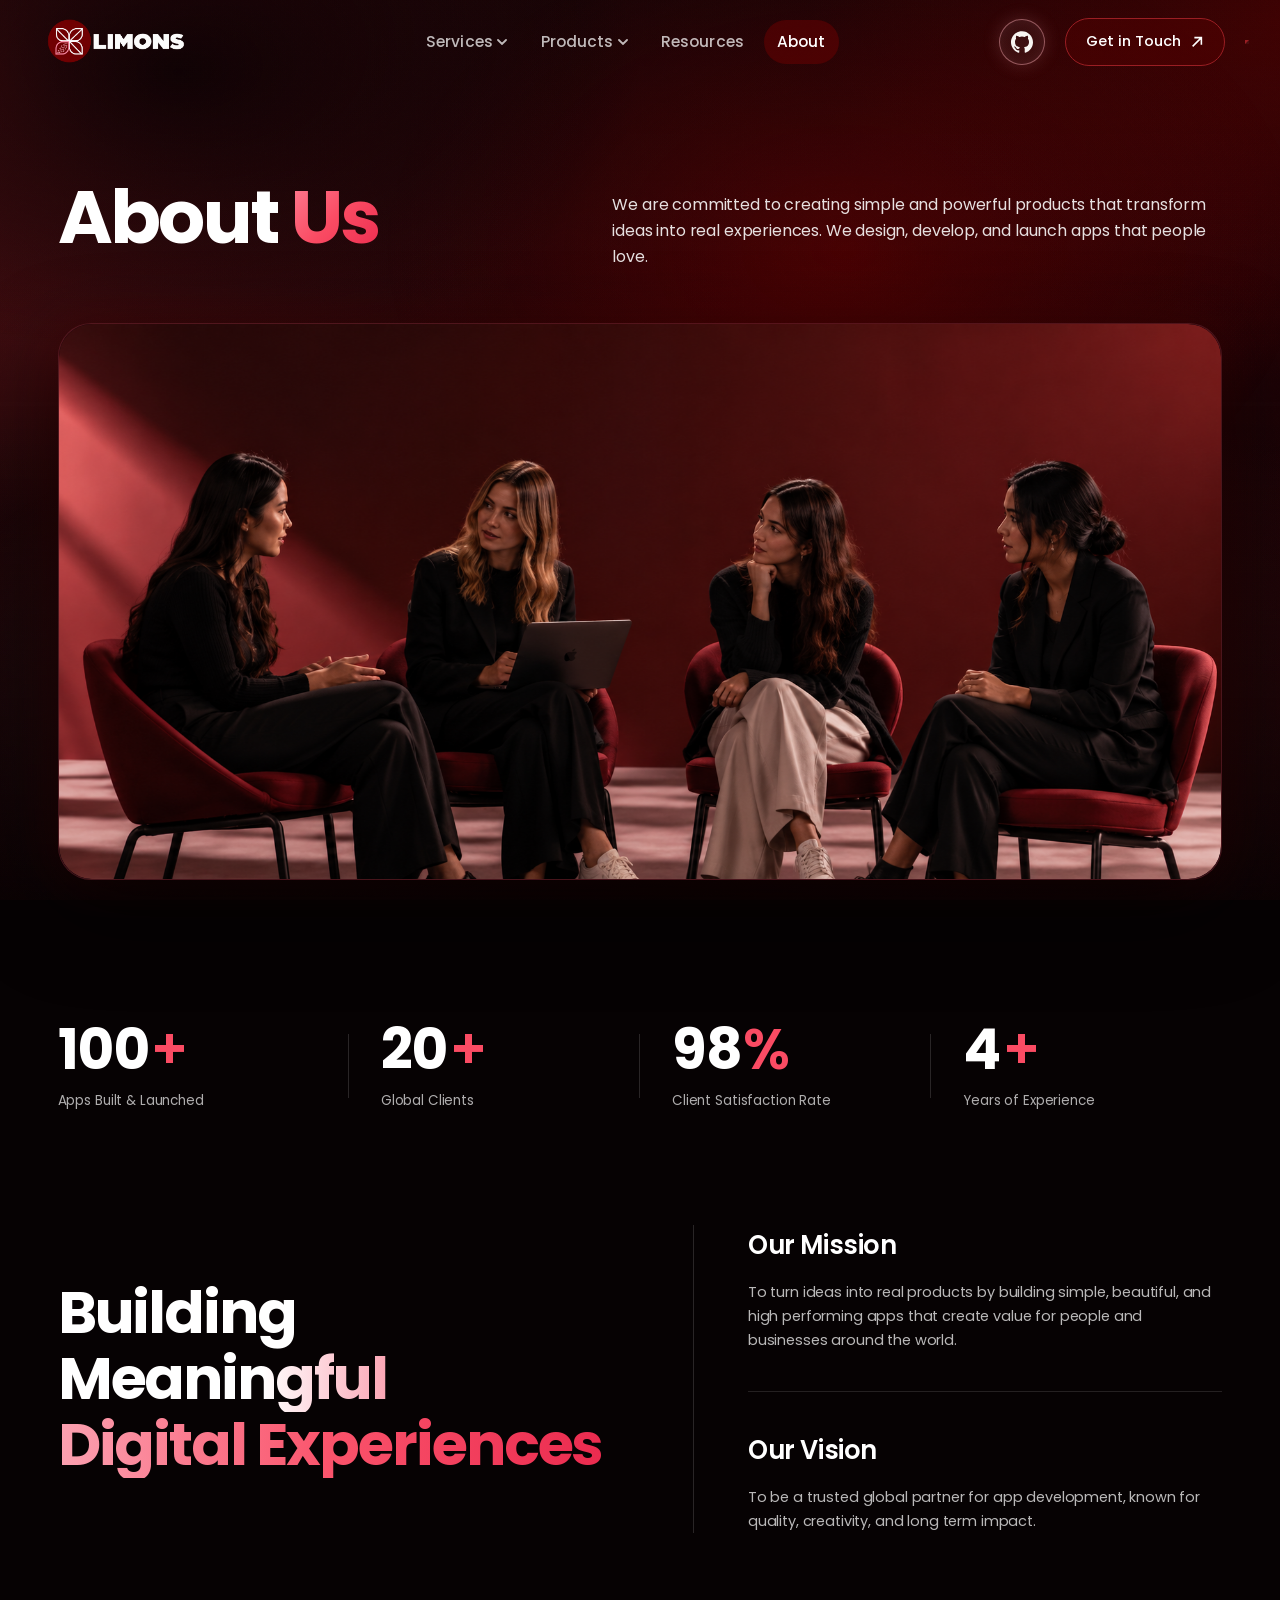
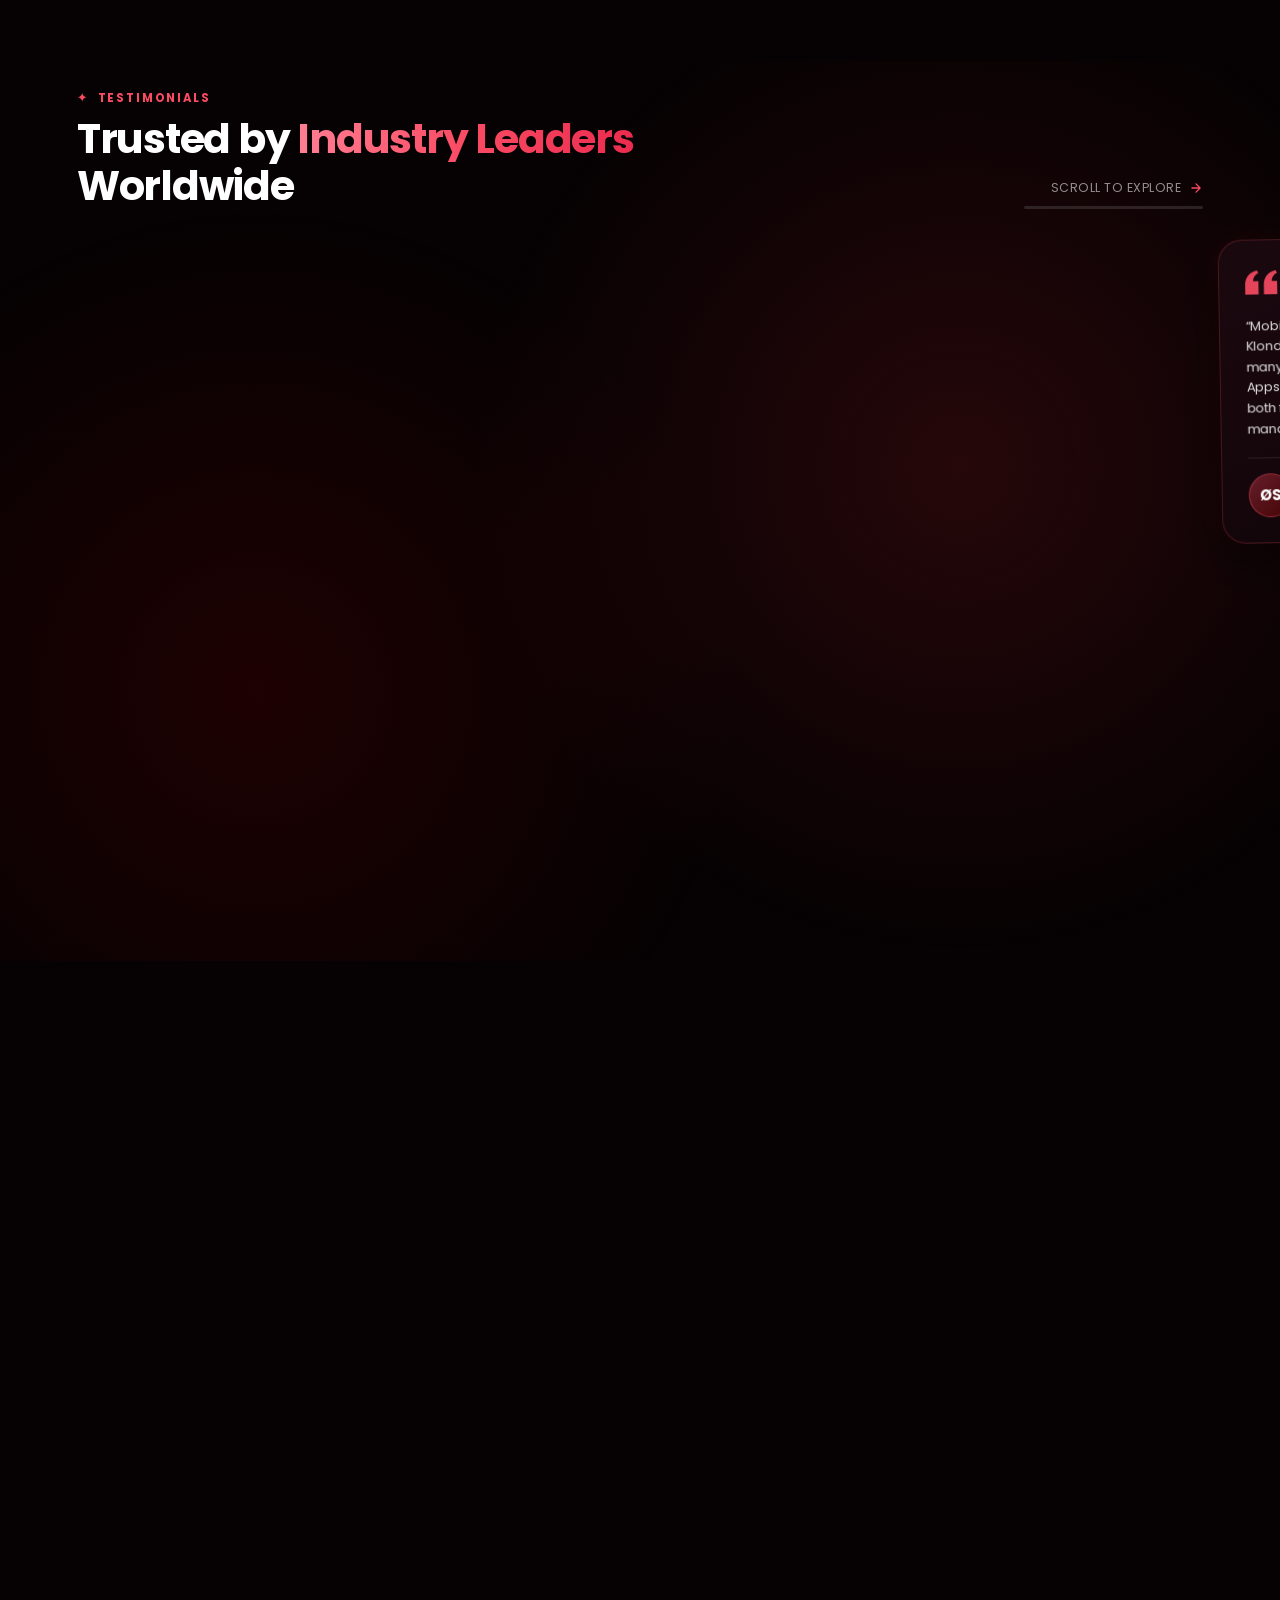
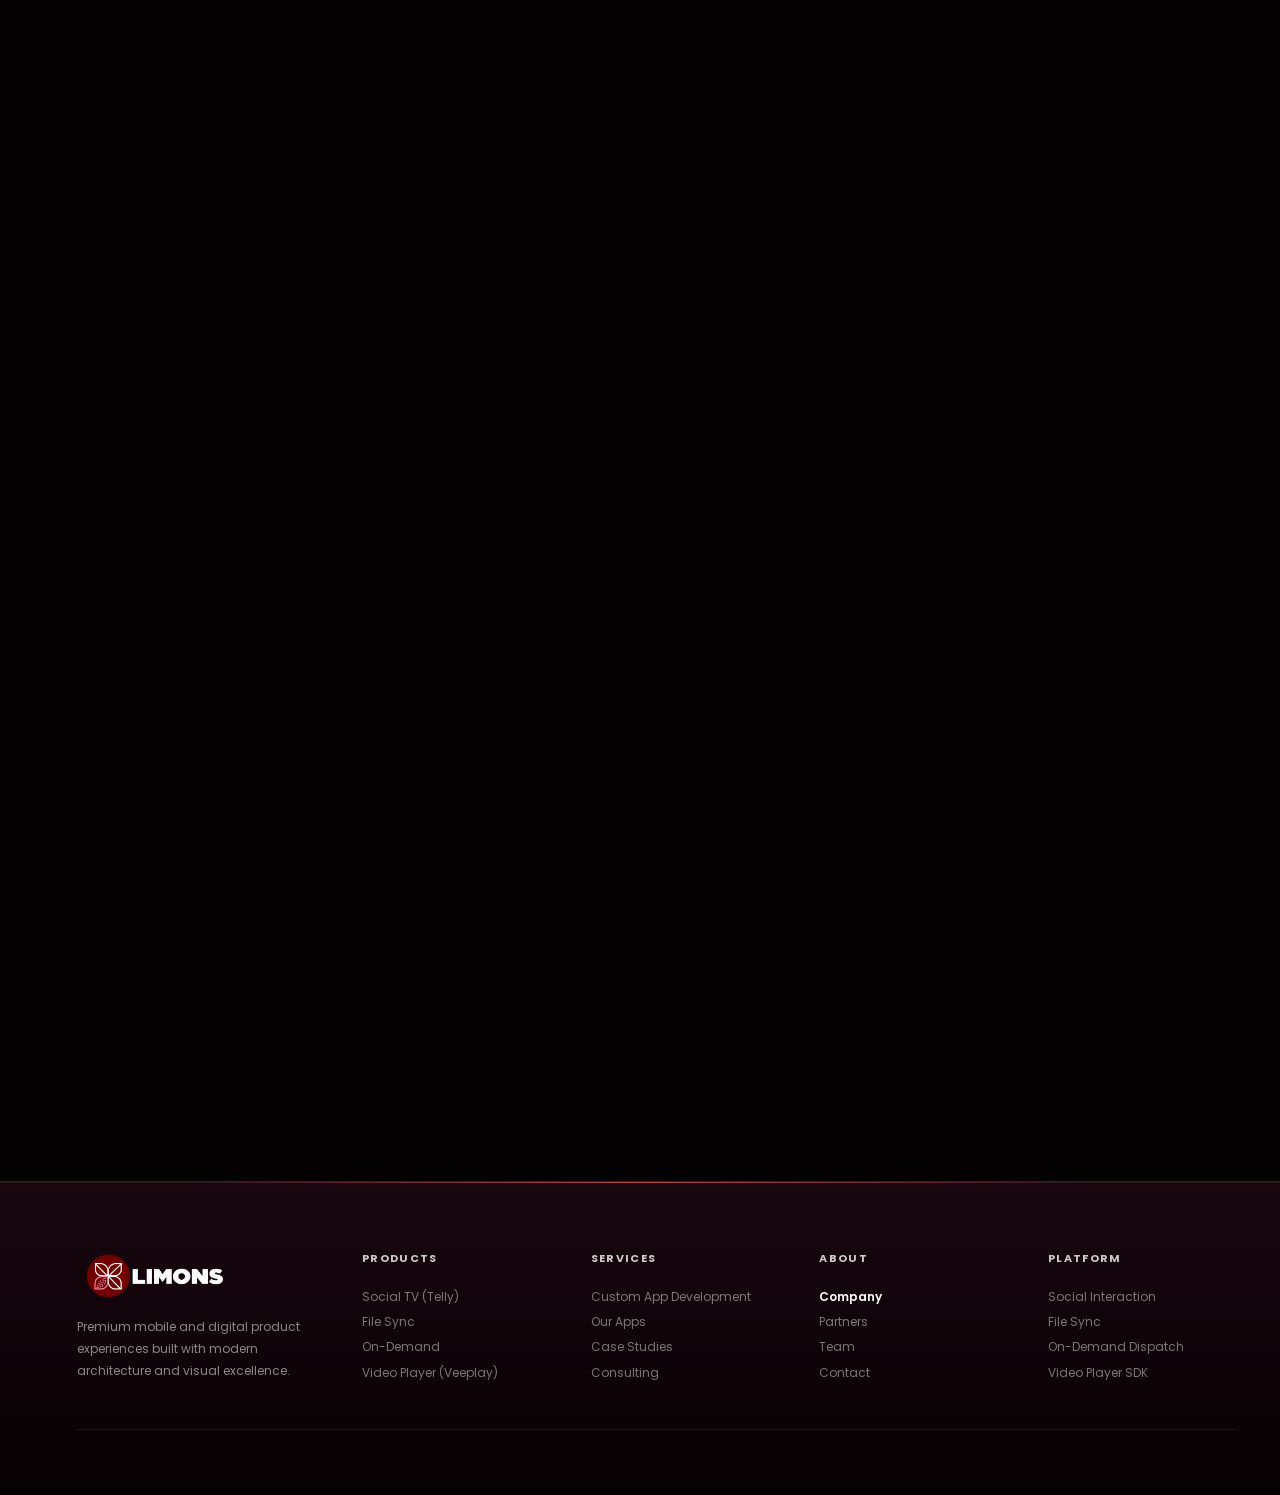
==== about.html @ ee51d53b "Add new About page with pinned horizontal testimonials scroll and update site navigation" ====
<!DOCTYPE html>
<html lang="en">

<head>
  <meta charset="UTF-8">
  <meta name="viewport" content="width=device-width, initial-scale=1.0">
  <meta name="description"
    content="About Us — We are committed to creating simple and powerful products that transform ideas into real experiences. We design, develop, and launch apps that people love.">
  <title>About Us | Limons — We Build Apps</title>
  <link rel="preconnect" href="https://fonts.googleapis.com">
  <link rel="preconnect" href="https://fonts.gstatic.com" crossorigin>
  <link href="https://fonts.googleapis.com/css2?family=Poppins:wght@300;400;500;600;700;800&display=swap"
    rel="stylesheet">
  <style>
    :root {
      --u: min(100vw / 1672, 100vh / 941);
      --maroon: #680202;
      --red: #9A1E23;
      --pink: #F3A5AD;
      --accent: #ff5361;
      --accent-2: #ea2b64;
      --ink: #1A0A0B;
      --paper: #F7F4F1;
      --ease: cubic-bezier(.16, 1, .3, 1);
    }

    * {
      margin: 0;
      padding: 0;
      box-sizing: border-box;
    }

    html,
    body {
      background: #060203;
      color: #fff;
      font-family: 'Poppins', system-ui, -apple-system, BlinkMacSystemFont, 'Segoe UI', Roboto, sans-serif;
      min-height: 100vh;
      overflow-x: clip;
      line-height: 1.6;
    }

    html {
      scroll-behavior: smooth;
      scrollbar-width: thin;
      scrollbar-color: #9A1E23 #0a0304;
    }

    ::-webkit-scrollbar {
      width: 9px;
      height: 9px;
    }

    ::-webkit-scrollbar-track {
      background: #0a0304;
    }

    ::-webkit-scrollbar-thumb {
      background: linear-gradient(#c2244a, #680202);
      border-radius: 99px;
      border: 2px solid #0a0304;
    }

    ::-webkit-scrollbar-thumb:hover {
      background: linear-gradient(#ff3d6e, #9A1E23);
    }

    img {
      max-width: 100%;
      display: block;
    }

    a {
      color: inherit;
      text-decoration: none;
    }

    /* ---------- BRAND BACKGROUND GRADIENT (Exact match to Home Page Aurora) ---------- */
    @keyframes auroraA {
      0% {
        transform: translate3d(-4%, -3%, 0) rotate(0deg) scale(1);
      }

      50% {
        transform: translate3d(4%, 3%, 0) rotate(7deg) scale(1.1);
      }

      100% {
        transform: translate3d(-3%, 4%, 0) rotate(-6deg) scale(1.04);
      }
    }

    @keyframes auroraB {
      0% {
        transform: translate3d(3%, 4%, 0) rotate(0deg) scale(1.05);
      }

      100% {
        transform: translate3d(-5%, -3%, 0) rotate(-9deg) scale(1.15);
      }
    }

    .about-bg {
      position: fixed;
      inset: 0;
      pointer-events: none;
      z-index: 0;
      overflow: hidden;
      background: #060203;
    }

    .about-bg::before {
      content: "";
      position: absolute;
      inset: -30%;
      background:
        radial-gradient(42% 44% at 18% 24%, rgba(154, 30, 35, .58), transparent 70%),
        radial-gradient(34% 36% at 82% 20%, rgba(104, 2, 2, .75), transparent 70%),
        radial-gradient(38% 40% at 70% 75%, rgba(154, 30, 35, .38), transparent 70%),
        linear-gradient(130deg, #1A0A0B 0%, #260508 50%, #0d0204 100%);
      animation: auroraA 30s ease-in-out infinite alternate;
      will-change: transform;
    }

    .about-bg .aurora2 {
      position: absolute;
      inset: -30%;
      background:
        radial-gradient(28% 30% at 32% 70%, rgba(243, 165, 173, .12), transparent 70%),
        radial-gradient(32% 32% at 60% 36%, rgba(104, 2, 2, .65), transparent 70%);
      animation: auroraB 36s ease-in-out infinite alternate;
      will-change: transform;
    }

    .about-bg::after {
      content: "";
      position: absolute;
      inset: 0;
      opacity: .05;
      mix-blend-mode: overlay;
      background-image: url("data:image/svg+xml,%3Csvg xmlns='http://www.w3.org/2000/svg' width='160' height='160'%3E%3Cfilter id='n'%3E%3CfeTurbulence baseFrequency='.9' numOctaves='2'/%3E%3C/filter%3E%3Crect width='160' height='160' filter='url(%23n)'/%3E%3C/svg%3E");
    }

    .about-bg-shade {
      position: absolute;
      inset: 0;
      background:
        radial-gradient(ellipse 45% 40% at 14% 8%, rgba(8, 1, 3, .85), rgba(8, 1, 3, .4) 50%, transparent 80%),
        linear-gradient(180deg, rgba(6, 2, 3, 0.3) 0%, transparent 45%, rgba(6, 2, 3, 0.85) 100%);
    }

    /* ---------- SHARED HEADER / NAVBAR STYLES ---------- */
    .site-header {
      position: absolute;
      top: 0;
      left: 0;
      width: 100%;
      z-index: 150;
      background: transparent;
      border: 0;
    }

    .header-inner {
      position: relative;
      width: 100%;
      max-width: none;
      margin: 0;
      height: 108px;
      padding: 0;
    }

    .brand-logo,
    .logo {
      position: absolute;
      left: calc(var(--u)*64);
      top: calc(var(--u)*6);
      display: flex;
      align-items: center;
      z-index: 100;
      text-decoration: none;
    }

    .brand-logo img,
    .logo img {
      height: calc(var(--u)*104);
      width: calc(var(--u)*104);
      display: block;
      object-fit: cover;
      object-position: 5% center;
      border-radius: 50%;
      clip-path: circle(46% at 50% 50%);
    }

    .brand-fallback,
    .logo .fallback {
      display: none;
      font-size: calc(var(--u)*25);
      font-weight: 800;
      letter-spacing: -0.04em;
      color: #fff;
    }

    .brand-logo img.bad,
    .logo img.bad {
      display: none;
    }

    .brand-logo img.bad+.brand-fallback,
    .logo img.bad+.fallback {
      display: block;
    }

    .nav-menu,
    .nav {
      position: absolute;
      top: calc(var(--u)*36);
      left: calc(var(--u)*470);
      width: calc(var(--u)*740);
      display: flex;
      align-items: center;
      justify-content: center;
      gap: calc(var(--u)*36);
      z-index: 90;
      pointer-events: auto;
    }

    .nav-link {
      font-size: calc(var(--u)*19.5);
      font-weight: 500;
      color: rgba(255, 255, 255, 0.72);
      text-decoration: none;
      transition: color 0.25s ease;
      white-space: nowrap;
      display: inline-flex;
      align-items: center;
      gap: calc(var(--u)*6);
      cursor: pointer;
    }

    .nav-link:hover,
    .nav-link.on {
      color: #fff;
    }

    .drop-arrow {
      width: calc(var(--u)*10);
      height: calc(var(--u)*6);
      transition: transform 0.25s var(--ease);
    }

    .nav-item-dropdown {
      position: relative;
      display: inline-flex;
      align-items: center;
      padding: calc(var(--u)*8) 0;
    }

    .nav-item-dropdown:hover .drop-arrow,
    .nav-item-dropdown:focus-within .drop-arrow {
      transform: rotate(180deg);
    }

    .dropdown-menu {
      position: absolute;
      top: 100%;
      left: 50%;
      transform: translateX(-50%) translateY(12px);
      width: calc(var(--u)*360);
      min-width: 290px;
      background: rgba(12, 4, 7, 0.96);
      backdrop-filter: blur(24px);
      -webkit-backdrop-filter: blur(24px);
      border: 1px solid rgba(255, 83, 97, 0.35);
      border-radius: calc(var(--u)*18);
      padding: calc(var(--u)*10);
      box-shadow: 0 calc(var(--u)*24) calc(var(--u)*60) rgba(0, 0, 0, 0.8), 0 0 calc(var(--u)*30) rgba(255, 83, 97, 0.18);
      opacity: 0;
      visibility: hidden;
      pointer-events: none;
      transition: opacity 0.25s var(--ease), transform 0.25s var(--ease), visibility 0.25s;
      z-index: 120;
    }

    .nav-item-dropdown:hover .dropdown-menu,
    .nav-item-dropdown:focus-within .dropdown-menu {
      opacity: 1;
      visibility: visible;
      pointer-events: auto;
      transform: translateX(-50%) translateY(0);
    }

    .dropdown-item {
      display: flex;
      align-items: center;
      gap: calc(var(--u)*12);
      padding: calc(var(--u)*10) calc(var(--u)*12);
      border-radius: calc(var(--u)*12);
      text-decoration: none;
      transition: background 0.2s ease, transform 0.15s ease;
    }

    .dropdown-item:hover {
      background: rgba(255, 83, 97, 0.12);
      transform: translateX(4px);
    }

    .drop-badge {
      width: calc(var(--u)*36);
      height: calc(var(--u)*36);
      display: grid;
      place-items: center;
      border-radius: calc(var(--u)*10);
      background: rgba(255, 83, 97, 0.12);
      border: 1px solid rgba(255, 83, 97, 0.35);
      color: var(--accent);
      flex: none;
    }

    .drop-badge svg {
      width: calc(var(--u)*18);
      height: calc(var(--u)*18);
      stroke: currentColor;
      fill: none;
      stroke-width: 1.8;
      stroke-linecap: round;
      stroke-linejoin: round;
      display: block;
    }

    .drop-badge svg.solid,
    .drop-badge path.solid {
      fill: currentColor;
      stroke: none;
    }

    .dropdown-item:hover .drop-badge,
    .dropdown-item.active .drop-badge {
      background: linear-gradient(135deg, var(--accent), var(--accent-2));
      color: #fff;
      border-color: transparent;
      box-shadow: 0 0 calc(var(--u)*12) rgba(255, 83, 97, 0.4);
    }

    .drop-text {
      display: flex;
      flex-direction: column;
      text-align: left;
    }

    .drop-title {
      font-size: calc(var(--u)*14);
      font-weight: 600;
      color: #fff;
      line-height: 1.2;
    }

    .drop-desc {
      font-size: calc(var(--u)*11);
      color: rgba(255, 255, 255, 0.52);
      margin-top: calc(var(--u)*2);
      line-height: 1.2;
    }

    .header-actions,
    .header-right {
      position: absolute;
      left: calc(var(--u)*1286);
      top: calc(var(--u)*20);
      display: flex;
      align-items: center;
      gap: calc(var(--u)*12);
      z-index: 110;
    }

    .cta,
    .btn-contact {
      position: relative;
      width: calc(var(--u)*172);
      height: calc(var(--u)*57);
      border: calc(var(--u)*1.6) solid #c04057;
      border-radius: 999px;
      display: flex;
      align-items: center;
      justify-content: center;
      gap: calc(var(--u)*9);
      font-size: calc(var(--u)*18.5);
      font-weight: 500;
      color: #fff;
      text-decoration: none;
      background: rgba(80, 10, 20, 0.25);
      transition: background .35s, box-shadow .35s, transform .2s;
    }

    .cta:hover,
    .btn-contact:hover {
      background: rgba(192, 64, 87, 0.35);
      box-shadow: 0 0 calc(var(--u)*30) rgba(192, 64, 87, .45);
      transform: translateY(-1px);
    }

    .cta svg,
    .btn-contact svg {
      width: calc(var(--u)*15);
      height: calc(var(--u)*15);
    }

    .gh-hover {
      position: relative;
      display: flex;
      align-items: center;
      padding-bottom: calc(var(--u)*6);
    }

    .gh-trigger {
      width: calc(var(--u)*50);
      height: calc(var(--u)*50);
      display: grid;
      place-items: center;
      border-radius: 50%;
      background: rgba(80, 10, 20, 0.25);
      border: calc(var(--u)*1.6) solid #c04057;
      color: #fff;
      transition: background 0.35s, box-shadow 0.35s, transform 0.2s;
      cursor: pointer;
    }

    .gh-trigger:hover {
      background: rgba(192, 64, 87, 0.35);
      box-shadow: 0 0 calc(var(--u)*24) rgba(192, 64, 87, 0.45);
      transform: translateY(-1px);
    }

    .gh-trigger svg {
      width: calc(var(--u)*24);
      height: calc(var(--u)*24);
      fill: currentColor;
    }

    .gh-modal {
      position: absolute;
      top: 100%;
      right: 0;
      width: calc(var(--u)*318);
      min-width: 280px;
      background: linear-gradient(165deg, rgba(82, 16, 34, .98), rgba(24, 5, 12, .98));
      border: 1px solid rgba(255, 83, 97, .42);
      border-radius: calc(var(--u)*18);
      padding: calc(var(--u)*18);
      box-shadow: 0 calc(var(--u)*22) calc(var(--u)*50) rgba(0, 0, 0, .75), 0 0 calc(var(--u)*28) rgba(255, 83, 97, .2);
      opacity: 0;
      visibility: hidden;
      pointer-events: none;
      transform: translateY(10px);
      transition: opacity .25s var(--ease), transform .25s var(--ease), visibility .25s;
      z-index: 200;
    }

    .gh-hover:hover .gh-modal,
    .gh-hover:focus-within .gh-modal {
      opacity: 1;
      visibility: visible;
      pointer-events: auto;
      transform: none;
    }

    .gh-modal h4 {
      font-size: calc(var(--u)*20);
      font-weight: 700;
      color: #fff;
      margin: 0 0 calc(var(--u)*8);
      letter-spacing: -.02em;
    }

    .gh-modal p {
      font-size: calc(var(--u)*13.5);
      line-height: 1.45;
      color: rgba(255, 255, 255, .62);
      margin: 0 0 calc(var(--u)*14);
    }

    .gh-modal-btn {
      display: inline-flex;
      align-items: center;
      gap: calc(var(--u)*8);
      padding: calc(var(--u)*8) calc(var(--u)*14);
      border-radius: calc(var(--u)*10);
      background: rgba(255, 255, 255, .08);
      border: 1px solid rgba(255, 255, 255, .12);
      color: #fff;
      font-size: calc(var(--u)*13.5);
      font-weight: 600;
      text-decoration: none;
      transition: background .2s, border-color .2s;
    }

    .gh-modal-btn:hover {
      background: rgba(255, 83, 97, .22);
      border-color: rgba(255, 83, 97, .45);
    }

    .gh-modal-btn svg {
      width: calc(var(--u)*16);
      height: calc(var(--u)*16);
      fill: currentColor;
      stroke: none;
    }

    /* ---------- MAIN ABOUT CONTENT AREA ---------- */
    .about-main {
      position: relative;
      z-index: 10;
      width: 100%;
    }

    /* SECTION 1: ABOUT HERO (Matches user uploaded image) */
    .about-hero-section {
      position: relative;
      padding-top: clamp(140px, 14vw, 195px);
      padding-bottom: clamp(70px, 7vw, 110px);
      width: 100%;
    }

    .about-container {
      width: min(1280px, 91vw);
      margin: 0 auto;
      position: relative;
    }

    /* HEADER ROW (Heading on Left, Narrative on Right) */
    .about-header-row {
      display: flex;
      justify-content: space-between;
      align-items: flex-start;
      gap: clamp(24px, 4vw, 64px);
      margin-bottom: clamp(34px, 4.2vw, 56px);
    }

    .about-title {
      font-size: clamp(48px, 5.8vw, 84px);
      font-weight: 700;
      letter-spacing: -0.035em;
      line-height: 1.05;
      color: #ffffff;
      margin: 0;
      flex-shrink: 0;
    }

    .about-title-grad {
      background: linear-gradient(135deg, #ff7e93 0%, #fa4b63 50%, #eb2b4f 100%);
      -webkit-background-clip: text;
      background-clip: text;
      color: transparent;
      display: inline-block;
    }

    .about-lead {
      max-width: 610px;
      padding-top: clamp(6px, 1vw, 14px);
    }

    .about-lead p {
      font-size: clamp(16px, 1.25vw, 19.5px);
      font-weight: 400;
      line-height: 1.62;
      color: rgba(255, 255, 255, 0.88);
      margin: 0;
      letter-spacing: -0.01em;
    }

    /* HERO IMAGE CARD (Matches uploaded image) */
    .about-hero-card {
      position: relative;
      width: 100%;
      border-radius: clamp(22px, 2.6vw, 38px);
      overflow: hidden;
      border: 1px solid rgba(255, 83, 97, 0.22);
      box-shadow: 0 30px 85px rgba(0, 0, 0, 0.75), 0 0 50px rgba(104, 2, 2, 0.35);
      background: rgba(22, 6, 12, 0.6);
      transition: border-color 0.4s ease, box-shadow 0.4s ease;
    }

    .about-hero-card:hover {
      border-color: rgba(255, 83, 97, 0.42);
      box-shadow: 0 36px 100px rgba(0, 0, 0, 0.85), 0 0 70px rgba(255, 83, 97, 0.25);
    }

    .about-card-img {
      width: 100%;
      height: auto;
      display: block;
      object-fit: cover;
      border-radius: inherit;
      transition: transform 0.9s cubic-bezier(.16, 1, .3, 1);
    }

    .about-hero-card:hover .about-card-img {
      transform: scale(1.018);
    }

    /* ==========================================================
       SECTION 2: STATS & PURPOSE (Our Mission / Our Vision)
    ========================================================== */
    .about-stats-section {
      position: relative;
      padding: clamp(30px, 4vw, 60px) 0 clamp(90px, 10vw, 140px);
      width: 100%;
    }

    /* TOP STATS STRIP */
    .about-stats-grid {
      display: grid;
      grid-template-columns: repeat(4, 1fr);
      gap: 0;
      padding-bottom: clamp(60px, 7vw, 100px);
    }

    .about-stat-item {
      padding: 0 clamp(16px, 2.5vw, 40px);
      position: relative;
    }

    .about-stat-item:first-child {
      padding-left: 0;
    }

    .about-stat-item:not(:last-child)::after {
      content: "";
      position: absolute;
      right: 0;
      top: 15%;
      height: 70%;
      width: 1px;
      background: rgba(255, 255, 255, 0.14);
    }

    .about-stat-val {
      font-size: clamp(44px, 4.4vw, 68px);
      font-weight: 700;
      line-height: 1.05;
      letter-spacing: -0.025em;
      color: #ffffff;
      display: flex;
      align-items: baseline;
      gap: 2px;
    }

    .about-stat-val .accent {
      color: #fa4b63;
      font-weight: 600;
    }

    .about-stat-lbl {
      font-size: clamp(13px, 1.05vw, 15.5px);
      color: rgba(255, 255, 255, 0.68);
      font-weight: 400;
      margin-top: clamp(8px, 1vw, 14px);
      line-height: 1.4;
      letter-spacing: -0.01em;
    }

    /* MISSION & VISION 2-COLUMN SPLIT */
    .about-purpose-row {
      display: grid;
      grid-template-columns: minmax(0, 1.08fr) minmax(0, 1fr);
      gap: clamp(32px, 5vw, 72px);
      align-items: stretch;
      padding-top: clamp(10px, 2vw, 24px);
    }

    .about-purpose-left {
      display: flex;
      flex-direction: column;
      justify-content: center;
    }

    .about-purpose-title {
      font-size: clamp(38px, 4.6vw, 66px);
      font-weight: 700;
      line-height: 1.12;
      letter-spacing: -0.035em;
      margin: 0;
    }

    .about-purpose-title .t-white {
      color: #ffffff;
    }

    .about-purpose-title .t-rose {
      background: linear-gradient(90deg, #ffffff 0%, #ffffff 62%, #fba6b5 100%);
      -webkit-background-clip: text;
      background-clip: text;
      color: transparent;
      display: inline-block;
    }

    .about-purpose-title .t-grad {
      background: linear-gradient(90deg, #fba1b1 0%, #fa536b 50%, #eb2b4f 100%);
      -webkit-background-clip: text;
      background-clip: text;
      color: transparent;
      display: inline-block;
    }

    .about-purpose-right {
      position: relative;
      border-left: 1px solid rgba(255, 255, 255, 0.14);
      padding-left: clamp(28px, 4.2vw, 64px);
      display: flex;
      flex-direction: column;
      justify-content: center;
    }

    .purpose-block h3 {
      font-size: clamp(22px, 2vw, 28px);
      font-weight: 600;
      color: #ffffff;
      margin: 0 0 clamp(10px, 1.2vw, 14px);
      letter-spacing: -0.015em;
    }

    .purpose-block p {
      font-size: clamp(14.5px, 1.12vw, 16.5px);
      font-weight: 400;
      line-height: 1.68;
      color: rgba(255, 255, 255, 0.72);
      margin: 0;
      letter-spacing: -0.01em;
    }

    .purpose-divider {
      height: 1px;
      width: 100%;
      background: rgba(255, 255, 255, 0.12);
      margin: clamp(26px, 3.2vw, 38px) 0;
    }

    /* RESPONSIVE FOR SECTION 2 */
    @media (max-width: 960px) {
      .about-stats-grid {
        grid-template-columns: repeat(2, 1fr);
        gap: 36px 20px;
        padding-bottom: 50px;
      }

      .about-stat-item {
        padding: 0 16px;
      }

      .about-stat-item:nth-child(2n)::after {
        display: none;
      }

      .about-purpose-row {
        grid-template-columns: 1fr;
        gap: 36px;
      }

      .about-purpose-right {
        border-left: none;
        border-top: 1px solid rgba(255, 255, 255, 0.14);
        padding-left: 0;
        padding-top: 36px;
      }
    }

    @media (max-width: 560px) {
      .about-stats-grid {
        grid-template-columns: 1fr 1fr;
        gap: 28px 16px;
      }

      .about-stat-val {
        font-size: 38px;
      }

      .about-stat-lbl {
        font-size: 13px;
      }

      .about-purpose-title {
        font-size: 34px;
      }
    }

    /* ==========================================================
       SECTION 3: PINNED HORIZONTAL TESTIMONIALS SCROLL
       (Saudi Toyota style: pinned on scroll, cards travel right->left, unpinned when done)
    ========================================================== */
    .testimonials-pin-wrapper {
      position: relative;
      width: 100%;
      height: 480vh;
      box-sizing: border-box;
    }

    .testimonials-sticky {
      position: absolute;
      top: 0;
      bottom: auto;
      left: 0;
      right: 0;
      width: 100%;
      height: 100vh;
      height: 100dvh;
      overflow: hidden;
      display: flex;
      flex-direction: column;
      justify-content: flex-start;
      padding: clamp(16px, 2.5vh, 32px) 0;
      box-sizing: border-box;
      z-index: 20;
    }

    /* Pinned States for bulletproof fixed viewport locking */
    .testimonials-sticky.pin-before {
      position: absolute;
      top: 0;
      bottom: auto;
      left: 0;
      right: 0;
    }

    .testimonials-sticky.pin-fixed {
      position: fixed;
      top: 0;
      bottom: auto;
      left: 0;
      right: 0;
      width: 100%;
    }

    .testimonials-sticky.pin-after {
      position: absolute;
      top: auto;
      bottom: 0;
      left: 0;
      right: 0;
    }

    /* Ambient backdrop glow inside sticky section */
    .testimonials-glow-backdrop {
      position: absolute;
      inset: 0;
      pointer-events: none;
      z-index: -1;
      background:
        radial-gradient(circle at 75% 45%, rgba(154, 30, 35, 0.22), transparent 45%),
        radial-gradient(circle at 20% 70%, rgba(104, 2, 2, 0.25), transparent 40%);
    }

    /* Header above the cards track */
    .testimonials-header-bar {
      width: min(1280px, 91vw);
      margin: 0 auto clamp(14px, 2vh, 26px);
      display: flex;
      justify-content: space-between;
      align-items: flex-end;
      flex-wrap: wrap;
      gap: 12px;
      flex-shrink: 0;
      padding: 0 clamp(8px, 1.5vw, 20px);
    }

    .testimonials-heading-area {
      max-width: 640px;
    }

    .testimonials-eyebrow {
      display: inline-flex;
      align-items: center;
      gap: 8px;
      font-size: 11.5px;
      font-weight: 700;
      text-transform: uppercase;
      letter-spacing: 0.16em;
      color: #fa4b63;
      margin-bottom: 6px;
    }

    .testimonials-eyebrow .sparkle {
      font-size: 13px;
    }

    .testimonials-title {
      font-size: clamp(26px, 3.2vw, 44px);
      font-weight: 700;
      line-height: 1.15;
      letter-spacing: -0.03em;
      color: #ffffff;
      margin: 0;
    }

    .testimonials-title .t-grad {
      background: linear-gradient(90deg, #ff7e93 0%, #fa4b63 50%, #eb2b4f 100%);
      -webkit-background-clip: text;
      background-clip: text;
      color: transparent;
      display: inline-block;
    }

    /* Progress bar & scroll hint on the right */
    .testimonials-progress-wrap {
      display: flex;
      flex-direction: column;
      align-items: flex-end;
      gap: 8px;
    }

    .testimonials-scroll-hint {
      font-size: 12.5px;
      color: rgba(255, 255, 255, 0.55);
      letter-spacing: 0.04em;
      text-transform: uppercase;
      display: flex;
      align-items: center;
      gap: 8px;
    }

    .testimonials-scroll-hint svg {
      width: 14px;
      height: 14px;
      stroke: #fa4b63;
      animation: nudgeX 1.8s infinite ease-in-out;
    }

    @keyframes nudgeX {
      0%, 100% { transform: translateX(0); }
      50% { transform: translateX(6px); }
    }

    .testimonials-progress-track {
      width: clamp(120px, 14vw, 180px);
      height: 3px;
      background: rgba(255, 255, 255, 0.12);
      border-radius: 999px;
      overflow: hidden;
    }

    .testimonials-progress-fill {
      height: 100%;
      width: 0%;
      background: linear-gradient(90deg, #ff7e93, #fa4b63);
      border-radius: 999px;
      transition: width 0.08s ease-out;
    }

    /* Horizontal Cards Track */
    .testimonials-track-container {
      width: 100%;
      overflow: visible;
      position: relative;
    }

    .testimonials-track {
      display: flex;
      gap: clamp(24px, 2.5vw, 36px);
      padding: 10px 0;
      will-change: transform;
      width: max-content;
    }

    /* INDIVIDUAL TESTIMONIAL CARD */
    .t-card {
      width: clamp(320px, 28vw, 420px);
      min-height: clamp(300px, 33vh, 380px);
      background: linear-gradient(155deg, rgba(28, 8, 16, 0.88) 0%, rgba(14, 4, 8, 0.94) 100%);
      border: 1px solid rgba(255, 83, 97, 0.22);
      border-radius: 24px;
      padding: clamp(20px, 2vw, 28px);
      box-shadow: 0 20px 50px rgba(0, 0, 0, 0.65), 0 0 30px rgba(104, 2, 2, 0.18);
      backdrop-filter: blur(20px);
      -webkit-backdrop-filter: blur(20px);
      display: flex;
      flex-direction: column;
      justify-content: space-between;
      flex-shrink: 0;
      position: relative;
      overflow: hidden;
      /* Very subtle, refined tilt that straightens on hover (per user request: NOT tilted way too much) */
      transform: rotate(var(--card-tilt, 0deg));
      transition: transform 0.4s var(--ease), border-color 0.35s ease, box-shadow 0.35s ease;
    }

    .t-card:nth-child(even) {
      --card-tilt: 1deg;
    }

    .t-card:nth-child(odd) {
      --card-tilt: -1deg;
    }

    .t-card:hover {
      transform: translateY(-8px) scale(1.018) rotate(0deg) !important;
      border-color: rgba(255, 83, 97, 0.55);
      box-shadow: 0 30px 80px rgba(0, 0, 0, 0.85), 0 0 50px rgba(255, 83, 97, 0.25);
    }

    /* Subtle top card glow */
    .t-card::before {
      content: "";
      position: absolute;
      top: 0;
      left: 20%;
      right: 20%;
      height: 1px;
      background: linear-gradient(90deg, transparent, rgba(255, 83, 97, 0.6), transparent);
      pointer-events: none;
    }

    .t-card-top {
      display: flex;
      justify-content: space-between;
      align-items: center;
      margin-bottom: clamp(16px, 2vh, 22px);
    }

    .t-card-quote-icon {
      width: 32px;
      height: 32px;
      color: #fa4b63;
      opacity: 0.9;
    }

    .t-card-badge {
      display: inline-block;
      font-size: 11px;
      font-weight: 600;
      text-transform: uppercase;
      letter-spacing: 0.08em;
      padding: 5px 12px;
      border-radius: 999px;
      background: rgba(255, 83, 97, 0.12);
      border: 1px solid rgba(255, 83, 97, 0.28);
      color: #ff8598;
    }

    .t-card-body {
      flex: 1;
      display: flex;
      align-items: center;
      margin-bottom: clamp(18px, 2vh, 26px);
    }

    .t-card-text {
      font-size: clamp(13px, 1.02vw, 15px);
      font-weight: 400;
      line-height: 1.58;
      color: rgba(255, 255, 255, 0.85);
      margin: 0;
      letter-spacing: -0.01em;
      font-style: normal;
    }

    .t-card-author-row {
      display: flex;
      align-items: center;
      gap: 14px;
      padding-top: clamp(14px, 1.5vh, 18px);
      border-top: 1px solid rgba(255, 255, 255, 0.1);
    }

    .t-card-avatar {
      width: 44px;
      height: 44px;
      border-radius: 50%;
      background: linear-gradient(135deg, rgba(250, 75, 99, 0.35), rgba(104, 2, 2, 0.6));
      border: 1px solid rgba(255, 83, 97, 0.4);
      display: grid;
      place-items: center;
      font-size: 15px;
      font-weight: 700;
      color: #ffffff;
      flex-shrink: 0;
    }

    .t-card-author-info {
      flex: 1;
      min-width: 0;
    }

    .t-card-name {
      font-size: 16px;
      font-weight: 600;
      color: #ffffff;
      letter-spacing: -0.01em;
      margin-bottom: 2px;
    }

    .t-card-company {
      font-size: 12.5px;
      color: rgba(255, 255, 255, 0.55);
      line-height: 1.35;
      white-space: nowrap;
      overflow: hidden;
      text-overflow: ellipsis;
    }

    .t-card-stars {
      display: flex;
      gap: 3px;
      color: #fa4b63;
      font-size: 12px;
    }

    @media (max-width: 768px) {
      .testimonials-pin-wrapper {
        height: auto;
      }
      .testimonials-sticky {
        position: static;
        height: auto;
        padding: 50px 0;
      }
      .testimonials-track-container {
        overflow-x: auto;
        -webkit-overflow-scrolling: touch;
        padding-bottom: 20px;
      }
      .testimonials-track {
        transform: none !important;
        padding: 10px 20px;
      }
      .t-card {
        width: 300px;
        min-height: 340px;
        transform: none !important;
      }
      .testimonials-progress-wrap {
        display: none;
      }
    }

    /* ---------- SHARED FOOTER (Matches existing pages) ---------- */
    footer {
      background: linear-gradient(180deg, rgba(26, 6, 15, 0.95) 0%, rgba(16, 4, 9, 0.98) 50%, #060103 100%);
      border-top: 1px solid rgba(255, 83, 97, 0.25);
      box-shadow: 0 -20px 60px rgba(0, 0, 0, 0.6), inset 0 1px 0 rgba(255, 255, 255, 0.06);
      color: #fff;
      padding: 68px 6vw 28px;
      position: relative;
      z-index: 10;
    }

    footer::before {
      content: "";
      position: absolute;
      top: 0;
      left: 50%;
      transform: translateX(-50%);
      width: 70%;
      height: 1px;
      background: linear-gradient(90deg, transparent, rgba(255, 83, 97, 0.7), transparent);
      pointer-events: none;
    }

    .footer-grid {
      width: min(1160px, 92vw);
      margin: 0 auto;
      display: grid;
      grid-template-columns: 1.3fr repeat(4, 1fr);
      gap: 40px;
    }

    .footer-brand h4 {
      font-size: 18px;
      letter-spacing: -.02em;
      margin-bottom: 11px;
    }

    .footer-brand p {
      font-size: 12px;
      line-height: 1.8;
      color: rgba(255, 255, 255, .52);
      max-width: 250px;
    }

    .footer-logo {
      display: inline-block;
      margin-bottom: 16px;
    }

    .footer-logo-img {
      height: 48px;
      width: auto;
      object-fit: contain;
    }

    footer h5 {
      font-size: 11px;
      text-transform: uppercase;
      letter-spacing: .12em;
      margin-bottom: 16px;
      color: rgba(255, 255, 255, .78);
      font-weight: 700;
    }

    footer a {
      display: block;
      text-decoration: none;
      font-size: 12px;
      color: rgba(255, 255, 255, .45);
      line-height: 2.1;
      transition: color .25s;
    }

    footer a:hover {
      color: #fff;
    }

    .footer-bottom {
      width: min(1160px, 92vw);
      margin: 44px auto 0;
      padding-top: 20px;
      border-top: 1px solid rgba(255, 255, 255, .08);
      display: flex;
      justify-content: space-between;
      gap: 20px;
      flex-wrap: wrap;
      color: rgba(255, 255, 255, .32);
      font-size: 11px;
    }

    /* ---------- BUTTON HOVER INTERACTION ---------- */
    button:not(.mobile-toggle),
    a[class*="btn"],
    .cta,
    .pill {
      background-repeat: no-repeat !important;
      background-position: bottom !important;
      background-size: 100% 0% !important;
      transition: background-size .45s cubic-bezier(.16, 1, .3, 1), color .25s ease, transform .25s ease;
    }

    button:not(.mobile-toggle):hover,
    button:not(.mobile-toggle):focus-visible,
    a[class*="btn"]:hover,
    a[class*="btn"]:focus-visible,
    .cta:hover,
    .cta:focus-visible,
    .pill:hover {
      background-image: linear-gradient(#c51e46, #c51e46) !important;
      background-size: 100% 100% !important;
    }

    /* ---------- RESPONSIVE MEDIA QUERIES ---------- */
    @media (max-width: 960px) {
      .about-header-row {
        flex-direction: column;
        align-items: flex-start;
        gap: 20px;
        margin-bottom: 30px;
      }

      .about-lead {
        max-width: 100%;
        padding-top: 0;
      }

      .about-lead p {
        font-size: 16.5px;
        line-height: 1.6;
      }

      .footer-grid {
        grid-template-columns: 1fr 1fr;
        gap: 30px;
      }
    }

    @media (max-width: 600px) {
      .about-title {
        font-size: clamp(38px, 10vw, 54px);
      }

      .about-lead p {
        font-size: 15px;
        line-height: 1.6;
      }

      .about-hero-section {
        padding-top: 120px;
        padding-bottom: 50px;
      }

      .footer-grid {
        grid-template-columns: 1fr;
        gap: 24px;
      }
    }
  </style>
  <link rel="stylesheet" href="assets/css/site-header.css">
  <link rel="stylesheet" href="assets/css/motion.css">
  <link rel="stylesheet" href="assets/css/brand-ui.css">
</head>

<body data-mo-entrance="all">

  <!-- DYNAMIC AURORA BRAND BACKGROUND (Matches Home Page) -->
  <div class="about-bg">
    <div class="aurora2"></div>
    <div class="about-bg-shade"></div>
  </div>

  <!-- SHARED HEADER -->
  <header class="site-header" id="top">
    <div class="header-inner">
      <a class="brand-logo" href="index.html" aria-label="Limons Home">
        <img src="assets/images/brand/Horizontal Logo.png" alt="Limons" onerror="this.classList.add('bad')">
        <span class="brand-fallback">Limons</span>
      </a>

      <!-- UNIFIED NAVIGATION -->
      <nav class="nav-menu" id="mainNav" aria-label="Primary navigation">

        <!-- SERVICES DROPDOWN -->
        <div class="nav-item-dropdown" id="servicesDropdown">
          <a class="nav-link nav-drop-trigger" href="custom-app-development.html" aria-haspopup="true"
            aria-expanded="false">
            Services
            <svg class="drop-arrow" viewBox="0 0 10 6" fill="none" stroke="currentColor" stroke-width="1.8"
              stroke-linecap="round">
              <path d="M1 1l4 4 4-4" />
            </svg>
          </a>
          <div class="dropdown-menu" role="menu">
            <a class="dropdown-item" href="custom-app-development.html">
              <span class="drop-badge">
                <svg viewBox="0 0 24 24">
                  <rect x="7" y="2.5" width="10" height="19" rx="2.2" />
                  <path d="M11 18.5h2" />
                </svg>
              </span>
              <div class="drop-text">
                <span class="drop-title">Custom App Development</span>
                <span class="drop-desc">Bespoke iOS, Android &amp; cloud apps</span>
              </div>
            </a>
            <a class="dropdown-item" href="our-apps.html">
              <span class="drop-badge">
                <svg viewBox="0 0 24 24">
                  <rect x="3" y="3" width="7.2" height="7.2" rx="1.6" />
                  <rect x="13.8" y="3" width="7.2" height="7.2" rx="1.6" />
                  <rect x="3" y="13.8" width="7.2" height="7.2" rx="1.6" />
                  <rect x="13.8" y="13.8" width="7.2" height="7.2" rx="1.6" />
                </svg>
              </span>
              <div class="drop-text">
                <span class="drop-title">Our Apps</span>
                <span class="drop-desc">10+ years of mobile app case studies</span>
              </div>
            </a>
          </div>
        </div>

        <!-- PRODUCTS DROPDOWN -->
        <div class="nav-item-dropdown" id="productsDropdown">
          <a class="nav-link nav-drop-trigger" href="javascript:void(0)" aria-haspopup="true" aria-expanded="false">
            Products
            <svg class="drop-arrow" viewBox="0 0 10 6" fill="none" stroke="currentColor" stroke-width="1.8"
              stroke-linecap="round">
              <path d="M1 1l4 4 4-4" />
            </svg>
          </a>
          <div class="dropdown-menu" role="menu">
            <a class="dropdown-item" href="product1.html">
              <span class="drop-badge">
                <svg viewBox="0 0 24 24">
                  <rect x="2" y="5" width="20" height="13" rx="2" />
                  <path d="M8 21h8M12 18v3" />
                </svg>
              </span>
              <div class="drop-text">
                <span class="drop-title">Social TV (Telly)</span>
                <span class="drop-desc">Live interaction, quiz &amp; second screen</span>
              </div>
            </a>
            <a class="dropdown-item" href="product2.html">
              <span class="drop-badge">
                <svg viewBox="0 0 24 24">
                  <path d="M4 12a8 8 0 0 1 14-5.3L20 8" />
                  <path d="M20 4v4h-4" />
                  <path d="M20 12a8 8 0 0 1-14 5.3L4 16" />
                  <path d="M4 20v-4h4" />
                </svg>
              </span>
              <div class="drop-text">
                <span class="drop-title">File Sync</span>
                <span class="drop-desc">Real-time enterprise file synchronization</span>
              </div>
            </a>
            <a class="dropdown-item" href="product3.html">
              <span class="drop-badge">
                <svg viewBox="0 0 24 24">
                  <path d="M13 2L4 14h7l-1 8 9-12h-7l1-8z" />
                </svg>
              </span>
              <div class="drop-text">
                <span class="drop-title">On-Demand</span>
                <span class="drop-desc">Real-time matching &amp; dispatch</span>
              </div>
            </a>
            <a class="dropdown-item" href="product4.html">
              <span class="drop-badge">
                <svg viewBox="0 0 24 24">
                  <rect x="3" y="5" width="18" height="14" rx="2.5" />
                  <path class="solid" d="M10 9.2v5.6l5-2.8-5-2.8z" />
                </svg>
              </span>
              <div class="drop-text">
                <span class="drop-title">Video Player (Veeplay)</span>
                <span class="drop-desc">Native mobile video player &amp; ad SDK</span>
              </div>
            </a>
          </div>
        </div>

        <a class="nav-link" href="product1.html#dashboard">Resources</a>
        <a class="nav-link on" href="about.html">About</a>
        <a class="mobile-contact nav-link" href="#contact">Get in Touch
          <svg viewBox="0 0 16 16" fill="none" stroke="currentColor" stroke-width="1.8">
            <path d="M3 13L13 3M5 3h8v8" />
          </svg>
        </a>
      </nav>

      <div class="header-actions">
        <div class="gh-hover">
          <a class="gh-trigger" href="https://github.com" target="_blank" rel="noopener noreferrer"
            aria-label="Open Source on GitHub">
            <svg viewBox="0 0 24 24" aria-hidden="true">
              <path
                d="M12 .3C5.37.3 0 5.67 0 12.3c0 5.3 3.44 9.8 8.21 11.39.6.11.82-.26.82-.58 0-.28-.01-1.04-.02-2.04-3.34.73-4.04-1.61-4.04-1.61-.55-1.39-1.33-1.76-1.33-1.76-1.09-.74.08-.73.08-.73 1.2.09 1.84 1.24 1.84 1.24 1.07 1.83 2.8 1.3 3.49 1 .11-.78.42-1.3.76-1.6-2.67-.3-5.47-1.33-5.47-5.93 0-1.31.47-2.38 1.24-3.22-.12-.3-.54-1.52.12-3.18 0 0 1.01-.32 3.3 1.23a11.5 11.5 0 0 1 6 0c2.29-1.55 3.3-1.23 3.3-1.23.66 1.66.24 2.88.12 3.18.77.84 1.24 1.91 1.24 3.22 0 4.61-2.81 5.62-5.48 5.92.43.37.81 1.1.81 2.23 0 1.61-.01 2.91-.01 3.31 0 .32.22.7.83.58C20.56 22.1 24 17.6 24 12.3 24 5.67 18.63.3 12 .3z">
              </path>
            </svg>
          </a>
          <div class="gh-modal" role="tooltip">
            <h4>Open Source</h4>
            <p>Check out our GitHub profile to explore our development tools, frameworks and open source contributions.
            </p>
            <a class="gh-modal-btn" href="https://github.com" target="_blank" rel="noopener noreferrer">
              <svg viewBox="0 0 24 24" aria-hidden="true">
                <path
                  d="M12 .3C5.37.3 0 5.67 0 12.3c0 5.3 3.44 9.8 8.21 11.39.6.11.82-.26.82-.58 0-.28-.01-1.04-.02-2.04-3.34.73-4.04-1.61-4.04-1.61-.55-1.39-1.33-1.76-1.33-1.76-1.09-.74.08-.73.08-.73 1.2.09 1.84 1.24 1.84 1.24 1.07 1.83 2.8 1.3 3.49 1 .11-.78.42-1.3.76-1.6-2.67-.3-5.47-1.33-5.47-5.93 0-1.31.47-2.38 1.24-3.22-.12-.3-.54-1.52.12-3.18 0 0 1.01-.32 3.3 1.23a11.5 11.5 0 0 1 6 0c2.29-1.55 3.3-1.23 3.3-1.23.66 1.66.24 2.88.12 3.18.77.84 1.24 1.91 1.24 3.22 0 4.61-2.81 5.62-5.48 5.92.43.37.81 1.1.81 2.23 0 1.61-.01 2.91-.01 3.31 0 .32.22.7.83.58C20.56 22.1 24 17.6 24 12.3 24 5.67 18.63.3 12 .3z">
                </path>
              </svg>
              View on Github
            </a>
          </div>
        </div>
        <a class="cta" href="#contact">Get in Touch
          <svg viewBox="0 0 16 16" fill="none" stroke="currentColor" stroke-width="1.8">
            <path d="M3 13L13 3M5 3h8v8" />
          </svg>
        </a>
        <button class="mobile-toggle" id="mobileToggle" aria-label="Toggle navigation">
          <span></span><span></span><span></span>
        </button>
      </div>
    </div>
  </header>

  <!-- MAIN ABOUT CONTENT AREA -->
  <main class="about-main">

    <!-- SECTION 1: HERO / INTRO (Matches uploaded screenshot) -->
    <section class="about-hero-section" id="about-intro">
      <div class="about-container">

        <!-- Top Row: Headline & Narrative Statement -->
        <div class="about-header-row mo mo-fade">
          <h1 class="about-title">About <span class="about-title-grad">Us</span></h1>
          <div class="about-lead">
            <p>We are committed to creating simple and powerful products that transform ideas into real experiences. We
              design, develop, and launch apps that people love.</p>
          </div>
        </div>

        <!-- Team Collaboration Visual Card -->
        <div class="about-hero-card mo mo-fade mo-d1">
          <img src="assets/images/about/Professional Discussion in a Burgundy Lounge.png"
            alt="About Limons - Team collaboration and discussion in our studio" class="about-card-img" loading="eager"
            decoding="async">
        </div>

      </div>
    </section>

    <!-- SECTION 2: STATS & PURPOSE (Our Mission / Our Vision) -->
    <section class="about-stats-section" id="about-stats">
      <div class="about-container">

        <!-- Top Stats Strip: 100+ Apps Built & Launched, 20+ Global Clients, 98% Satisfaction, 4+ Years -->
        <div class="about-stats-grid mo mo-fade">
          <div class="about-stat-item">
            <div class="about-stat-val">100<span class="accent">+</span></div>
            <div class="about-stat-lbl">Apps Built &amp; Launched</div>
          </div>
          <div class="about-stat-item">
            <div class="about-stat-val">20<span class="accent">+</span></div>
            <div class="about-stat-lbl">Global Clients</div>
          </div>
          <div class="about-stat-item">
            <div class="about-stat-val">98<span class="accent">%</span></div>
            <div class="about-stat-lbl">Client Satisfaction Rate</div>
          </div>
          <div class="about-stat-item">
            <div class="about-stat-val">4<span class="accent">+</span></div>
            <div class="about-stat-lbl">Years of Experience</div>
          </div>
        </div>

        <!-- Split 2-Column Row: Headline on Left, Mission & Vision on Right -->
        <div class="about-purpose-row mo mo-fade mo-d1">
          <div class="about-purpose-left">
            <h2 class="about-purpose-title">
              <span class="t-white">Building</span><br>
              <span class="t-rose">Meaningful</span><br>
              <span class="t-grad">Digital Experiences</span>
            </h2>
          </div>

          <div class="about-purpose-right">
            <!-- Our Mission Block -->
            <div class="purpose-block">
              <h3>Our Mission</h3>
              <p>To turn ideas into real products by building simple, beautiful, and high performing apps that create value
                for people and businesses around the world.</p>
            </div>

            <!-- Horizontal Divider -->
            <div class="purpose-divider"></div>

            <!-- Our Vision Block -->
            <div class="purpose-block">
              <h3>Our Vision</h3>
              <p>To be a trusted global partner for app development, known for quality, creativity, and long term impact.</p>
            </div>
          </div>
        </div>

      </div>
    </section>

    <!-- SECTION 3: PINNED HORIZONTAL TESTIMONIALS SCROLL (Appscend Testimonials) -->
    <section class="testimonials-pin-wrapper" id="testimonials">
      <div class="testimonials-sticky" id="testimonialsSticky">
        <div class="testimonials-glow-backdrop"></div>

        <!-- Section Header Bar -->
        <div class="testimonials-header-bar mo mo-fade">
          <div class="testimonials-heading-area">
            <div class="testimonials-eyebrow">
              <span class="sparkle">✦</span> TESTIMONIALS
            </div>
            <h2 class="testimonials-title">Trusted by <span class="t-grad">Industry Leaders</span> Worldwide</h2>
          </div>

          <div class="testimonials-progress-wrap">
            <div class="testimonials-scroll-hint">
              <span>Scroll to Explore</span>
              <svg viewBox="0 0 24 24" fill="none" stroke="currentColor" stroke-width="2.2" stroke-linecap="round" stroke-linejoin="round">
                <path d="M5 12h14M12 5l7 7-7 7"/>
              </svg>
            </div>
            <div class="testimonials-progress-track">
              <div class="testimonials-progress-fill" id="testimonialsProgressBar"></div>
            </div>
          </div>
        </div>

        <!-- Horizontal Cards Track -->
        <div class="testimonials-track-container">
          <div class="testimonials-track" id="testimonialsTrack">

            <!-- Card 1: Øystein Svarød (Svaröd Direct, Norway) -->
            <div class="t-card">
              <div class="t-card-top">
                <svg class="t-card-quote-icon" viewBox="0 0 24 24" fill="currentColor">
                  <path d="M14.017 21v-7.391c0-5.704 3.731-9.57 8.983-10.609l.995 2.151c-2.432.917-3.995 3.638-3.995 5.849h4v10h-9.983zm-14.017 0v-7.391c0-5.704 3.748-9.57 9-10.609l.996 2.151c-2.433.917-3.996 3.638-3.996 5.849h3.983v10h-9.983z"/>
                </svg>
                <span class="t-card-badge">Media &amp; Direct</span>
              </div>
              <div class="t-card-body">
                <p class="t-card-text">“Mobile communications these days are like Klondyke, everyone rushes after the gold. And many will try to profit without delivering quality. Appscend has built an app platform which is both full of features – and easy to build &amp; manage. This product is ready for the future.”</p>
              </div>
              <div class="t-card-author-row">
                <div class="t-card-avatar">ØS</div>
                <div class="t-card-author-info">
                  <div class="t-card-name">Øystein Svarød</div>
                  <div class="t-card-company">Svaröd Direct · Oslo, Norway</div>
                </div>
                <div class="t-card-stars">★★★★★</div>
              </div>
            </div>

            <!-- Card 2: Doug Richard (School For Startups, UK) -->
            <div class="t-card">
              <div class="t-card-top">
                <svg class="t-card-quote-icon" viewBox="0 0 24 24" fill="currentColor">
                  <path d="M14.017 21v-7.391c0-5.704 3.731-9.57 8.983-10.609l.995 2.151c-2.432.917-3.995 3.638-3.995 5.849h4v10h-9.983zm-14.017 0v-7.391c0-5.704 3.748-9.57 9-10.609l.996 2.151c-2.433.917-3.996 3.638-3.996 5.849h3.983v10h-9.983z"/>
                </svg>
                <span class="t-card-badge">Startup Accelerator</span>
              </div>
              <div class="t-card-body">
                <p class="t-card-text">“Appscend is an absolute game-changer for all the companies that develop apps, for themselves or for their customers. The speed and quality of deployment are unmatched.”</p>
              </div>
              <div class="t-card-author-row">
                <div class="t-card-avatar">DR</div>
                <div class="t-card-author-info">
                  <div class="t-card-name">Doug Richard</div>
                  <div class="t-card-company">School For Startups · London, UK</div>
                </div>
                <div class="t-card-stars">★★★★★</div>
              </div>
            </div>

            <!-- Card 3: Cristian Corobana (TVR, Romania) -->
            <div class="t-card">
              <div class="t-card-top">
                <svg class="t-card-quote-icon" viewBox="0 0 24 24" fill="currentColor">
                  <path d="M14.017 21v-7.391c0-5.704 3.731-9.57 8.983-10.609l.995 2.151c-2.432.917-3.995 3.638-3.995 5.849h4v10h-9.983zm-14.017 0v-7.391c0-5.704 3.748-9.57 9-10.609l.996 2.151c-2.433.917-3.996 3.638-3.996 5.849h3.983v10h-9.983z"/>
                </svg>
                <span class="t-card-badge">National Broadcaster</span>
              </div>
              <div class="t-card-body">
                <p class="t-card-text">“Working with Appscend’s technology for both development &amp; app management has proven to be a crucial factor for our application’s success across multiple screens and national audiences.”</p>
              </div>
              <div class="t-card-author-row">
                <div class="t-card-avatar">CC</div>
                <div class="t-card-author-info">
                  <div class="t-card-name">Cristian Corobana</div>
                  <div class="t-card-company">TVR · Romania</div>
                </div>
                <div class="t-card-stars">★★★★★</div>
              </div>
            </div>

            <!-- Card 4: Motaz Mosameh (ALROWAD IT Solutions, UAE) -->
            <div class="t-card">
              <div class="t-card-top">
                <svg class="t-card-quote-icon" viewBox="0 0 24 24" fill="currentColor">
                  <path d="M14.017 21v-7.391c0-5.704 3.731-9.57 8.983-10.609l.995 2.151c-2.432.917-3.995 3.638-3.995 5.849h4v10h-9.983zm-14.017 0v-7.391c0-5.704 3.748-9.57 9-10.609l.996 2.151c-2.433.917-3.996 3.638-3.996 5.849h3.983v10h-9.983z"/>
                </svg>
                <span class="t-card-badge">Enterprise IT</span>
              </div>
              <div class="t-card-body">
                <p class="t-card-text">“I evaluated features of different providers until I decided that Appscend is the best from my point of view. Appscend is user friendly, powerful and has a very nice looking end product. Customer service is also great.”</p>
              </div>
              <div class="t-card-author-row">
                <div class="t-card-avatar">MM</div>
                <div class="t-card-author-info">
                  <div class="t-card-name">Motaz Mosameh</div>
                  <div class="t-card-company">ALROWAD IT Solutions · UAE</div>
                </div>
                <div class="t-card-stars">★★★★★</div>
              </div>
            </div>

            <!-- Card 5: Costin Ilie (RTV, Romania) -->
            <div class="t-card">
              <div class="t-card-top">
                <svg class="t-card-quote-icon" viewBox="0 0 24 24" fill="currentColor">
                  <path d="M14.017 21v-7.391c0-5.704 3.731-9.57 8.983-10.609l.995 2.151c-2.432.917-3.995 3.638-3.995 5.849h4v10h-9.983zm-14.017 0v-7.391c0-5.704 3.748-9.57 9-10.609l.996 2.151c-2.433.917-3.996 3.638-3.996 5.849h3.983v10h-9.983z"/>
                </svg>
                <span class="t-card-badge">Broadcast Media &amp; News</span>
              </div>
              <div class="t-card-body">
                <p class="t-card-text">“Developing mobile apps is a natural step in growing our Romania TV and RTV.NET businesses... As our audience studies show, people love our content on TVs as well as on mobile devices.”</p>
              </div>
              <div class="t-card-author-row">
                <div class="t-card-avatar">CI</div>
                <div class="t-card-author-info">
                  <div class="t-card-name">Costin Ilie</div>
                  <div class="t-card-company">RTV · Romania</div>
                </div>
                <div class="t-card-stars">★★★★★</div>
              </div>
            </div>

            <!-- Card 6: Drew Himel (MyWSISolution, USA) -->
            <div class="t-card">
              <div class="t-card-top">
                <svg class="t-card-quote-icon" viewBox="0 0 24 24" fill="currentColor">
                  <path d="M14.017 21v-7.391c0-5.704 3.731-9.57 8.983-10.609l.995 2.151c-2.432.917-3.995 3.638-3.995 5.849h4v10h-9.983zm-14.017 0v-7.391c0-5.704 3.748-9.57 9-10.609l.996 2.151c-2.433.917-3.996 3.638-3.996 5.849h3.983v10h-9.983z"/>
                </svg>
                <span class="t-card-badge">Digital Agency</span>
              </div>
              <div class="t-card-body">
                <p class="t-card-text">“Mobile is becoming a huge opportunity for businesses everywhere. We’re excited to use Appscend’s technology for our customers due to its flexibility, complete feature set and reliable customer support.”</p>
              </div>
              <div class="t-card-author-row">
                <div class="t-card-avatar">DH</div>
                <div class="t-card-author-info">
                  <div class="t-card-name">Drew Himel</div>
                  <div class="t-card-company">MyWSISolution · USA</div>
                </div>
                <div class="t-card-stars">★★★★★</div>
              </div>
            </div>

          </div>
        </div>

      </div>
    </section>

  </main>

  <!-- SHARED FOOTER -->
  <footer id="contact">
    <div class="footer-grid">
      <div class="footer-brand">
        <a class="footer-logo" href="index.html" aria-label="Limons Home">
          <img src="assets/images/brand/Horizontal Logo.png" alt="Limons" class="footer-logo-img">
        </a>
        <p>Premium mobile and digital product experiences built with modern architecture and visual excellence.</p>
      </div>
      <div>
        <h5>Products</h5>
        <a href="product1.html">Social TV (Telly)</a>
        <a href="product2.html">File Sync</a>
        <a href="product3.html">On-Demand</a>
        <a href="product4.html">Video Player (Veeplay)</a>
      </div>
      <div>
        <h5>Services</h5>
        <a href="custom-app-development.html">Custom App Development</a>
        <a href="our-apps.html">Our Apps</a>
        <a href="our-apps.html#portfolio">Case Studies</a>
        <a href="custom-app-development.html#contact-form">Consulting</a>
      </div>
      <div>
        <h5>About</h5>
        <a href="about.html" style="color: #fff; font-weight: 600;">Company</a>
        <a href="index.html#trust">Partners</a>
        <a href="about.html">Team</a>
        <a href="#contact">Contact</a>
      </div>
      <div>
        <h5>Platform</h5>
        <a href="product1.html">Social Interaction</a>
        <a href="product2.html">File Sync</a>
        <a href="product3.html">On-Demand Dispatch</a>
        <a href="product4.html">Video Player SDK</a>
      </div>
    </div>
    <div class="footer-bottom">
      <span>© 2026 Limons. All rights reserved.</span>
      <span>Engineered for broadcasters, enterprises, and live media networks</span>
    </div>
  </footer>

  <script>
    (() => {
      // Mobile Navigation Toggle
      const mobileToggle = document.getElementById('mobileToggle');
      const mainNav = document.getElementById('mainNav');
      if (mobileToggle && mainNav) {
        mobileToggle.addEventListener('click', () => {
          mainNav.classList.toggle('open');
          mobileToggle.classList.toggle('open');
        });
      }

      // PINNED HORIZONTAL TESTIMONIALS SCROLL CONTROLLER (Saudi Toyota style)
      const pinWrapper = document.getElementById('testimonials');
      const stickyEl = document.getElementById('testimonialsSticky');
      const track = document.getElementById('testimonialsTrack');
      const progressBar = document.getElementById('testimonialsProgressBar');

      if (pinWrapper && stickyEl && track) {
        let ticking = false;

        function updateHorizontalScroll() {
          if (window.innerWidth <= 768) {
            stickyEl.classList.remove('pin-fixed', 'pin-after');
            stickyEl.classList.add('pin-before');
            track.style.transform = 'none';
            if (progressBar) progressBar.style.width = '100%';
            ticking = false;
            return;
          }

          const wrapperRect = pinWrapper.getBoundingClientRect();
          const wrapperTop = wrapperRect.top + window.scrollY;
          const windowH = window.innerHeight;
          const windowW = window.innerWidth;
          const totalScrollable = pinWrapper.offsetHeight - windowH;

          if (totalScrollable <= 0) {
            ticking = false;
            return;
          }

          const currentScroll = window.scrollY;
          const scrolledInside = currentScroll - wrapperTop;

          // 1. BULLETPROOF VIEWPORT PINNING:
          // Keeps section 100% locked to viewport while scrolling testimonials
          // Page CANNOT scroll down to footer until testimonials complete!
          if (scrolledInside < 0) {
            // Above Section 3 (Section 1 or 2)
            stickyEl.classList.remove('pin-fixed', 'pin-after');
            stickyEl.classList.add('pin-before');
          } else if (scrolledInside >= 0 && scrolledInside <= totalScrollable) {
            // Inside Section 3: LOCKED PINNED TO SCREEN!
            stickyEl.classList.remove('pin-before', 'pin-after');
            stickyEl.classList.add('pin-fixed');
          } else {
            // Finished Section 3: UNPINNED AT BOTTOM (flows into footer)
            stickyEl.classList.remove('pin-before', 'pin-fixed');
            stickyEl.classList.add('pin-after');
          }

          // 2. SCROLL PROGRESS (clamped 0 to 1)
          const progress = Math.max(0, Math.min(1, scrolledInside / totalScrollable));

          // 3. HORIZONTAL TRANSLATION:
          // Start: Card 1 starts at far right edge (55px teaser peek visible)
          const peekWidth = Math.min(60, windowW * 0.05);
          const startX = windowW - peekWidth;

          // Track scroll width containing all 6 cards
          const trackWidth = track.scrollWidth || 2600;

          // End: Card 6 (last testimonial) is FULLY VISIBLE in view!
          // We align Card 6 right edge with a clean right margin
          const rightMargin = Math.min(80, Math.max(36, windowW * 0.06));
          const endX = windowW - rightMargin - trackWidth;

          // Total travel distance
          const totalDistance = startX - endX;

          // Smoothly glide cards from right to left across 0.0 to 0.88,
          // then keep last card resting fully visible from 0.88 to 1.0 before page scrolls to footer!
          const motionProgress = Math.min(1, progress / 0.88);
          const currentX = startX - (motionProgress * totalDistance);
          track.style.transform = `translate3d(${currentX}px, 0, 0)`;

          if (progressBar) {
            progressBar.style.width = `${progress * 100}%`;
          }

          ticking = false;
        }

        function onScroll() {
          if (!ticking) {
            requestAnimationFrame(updateHorizontalScroll);
            ticking = true;
          }
        }

        window.addEventListener('scroll', onScroll, { passive: true });
        window.addEventListener('resize', onScroll);
        updateHorizontalScroll();
        setTimeout(updateHorizontalScroll, 100);
      }
    })();
  </script>
  <script src="assets/js/motion.js"></script>
</body>

</html>
---- assets/css/site-header.css ----
/* ===== Limons – premium header (loads after the inline styles in index.html) ===== */

/* ---- logo (smaller, clean) ---- */
.logo,
.brand-logo {
  left: clamp(24px, 3vw, 48px) !important;
  top: 15px !important;
  display: flex !important;
  align-items: center !important;
}
.logo img,
.brand-logo img {
  width: 172px !important;
  height: 52px !important;
  max-width: calc(100vw - 110px) !important;
  object-fit: contain !important;
  object-position: left center !important;
  border-radius: 0 !important;
  clip-path: none !important;
}

/* ---- nav: every item gets its own breathing room ---- */
.nav,
.nav-menu {
  left: clamp(250px, 22vw, 400px) !important;
  right: clamp(310px, 24vw, 380px) !important;
  top: 14px !important;
  width: auto !important;
  height: 56px !important;
  justify-content: center !important;
  align-items: center !important;
  gap: clamp(2px, .5vw, 10px) !important;
}
.nav-link {
  font-size: 15.5px !important;
  font-weight: 500 !important;
  letter-spacing: .005em;
  padding: 10px clamp(10px, 1.05vw, 17px) !important;
  border-radius: 999px;
  transition: color .25s ease, background .3s ease !important;
}
.nav-link:hover,
.nav-link.on { background: rgba(243, 165, 173, .09); }
.nav-item-dropdown { padding: 0 !important; height: 56px; }
.drop-arrow { width: 10px !important; height: 6px !important; flex: none; }

/* ---- dropdown: standard, comfortable size ---- */
.dropdown-menu {
  width: 350px !important;
  min-width: 320px !important;
  padding: 10px !important;
  border-radius: 18px !important;
  top: calc(100% - 2px) !important;
}
.dropdown-item {
  gap: 14px !important;
  padding: 12px 14px !important;
  border-radius: 13px !important;
}
.drop-badge {
  width: 40px !important;
  height: 40px !important;
  border-radius: 11px !important;
}
.drop-badge svg { width: 20px !important; height: 20px !important; }
.drop-title { font-size: 15px !important; line-height: 1.25 !important; }
.drop-desc  { font-size: 12.5px !important; margin-top: 3px !important; line-height: 1.3 !important; }

/* ---- right side: github + CTA, with room between them and the nav ---- */
.header-right,
.header-actions {
  left: auto !important;
  right: clamp(20px, 2.4vw, 36px) !important;
  top: 18px !important;
  gap: 20px !important;
  align-items: center !important;
}
.gh-hover { padding-bottom: 0 !important; margin-left: 12px; }

.cta,
.btn-contact {
  width: auto !important;
  min-width: 160px !important;
  height: 48px !important;
  padding: 0 20px !important;
  font-size: 14.5px !important;
  font-weight: 500 !important;
  gap: 9px !important;
  white-space: nowrap;
}
.cta svg { width: 14px !important; height: 14px !important; flex: none !important; }

/* ---- GitHub icon: inline SVG, always visible ---- */
.gh-trigger {
  width: 46px !important;
  height: 46px !important;
  position: relative !important;
  display: grid !important;
  place-items: center !important;
  overflow: hidden !important;
  isolation: isolate;
  border: 1px solid rgba(243, 165, 173, .5) !important;
  border-radius: 50% !important;
  background: rgba(255, 255, 255, .05) !important;
  box-shadow: 0 0 18px rgba(243, 165, 173, .18), inset 0 0 12px rgba(243, 165, 173, .08) !important;
  transition: transform .35s cubic-bezier(.16, 1, .3, 1), box-shadow .35s, border-color .35s !important;
}
.gh-trigger::before { display: none !important; }
.gh-trigger svg { position: relative; z-index: 1; width: 22px; height: 22px; fill: #F7F4F1; transition: fill .3s; }
.gh-hover:hover .gh-trigger,
.gh-hover:focus-within .gh-trigger {
  transform: scale(1.06) !important;
  border-color: rgba(243, 165, 173, .95) !important;
  box-shadow: 0 0 26px rgba(243, 165, 173, .4) !important;
  filter: none !important;
}

/* ---- GitHub modal (no icon on top) ---- */
.gh-modal {
  top: calc(100% + 14px) !important;
  width: 320px !important;
  padding: 22px !important;
}
.gh-modal::before { content: ""; position: absolute; left: 0; right: 0; top: -16px; height: 16px; } /* hover bridge */
.gh-modal h4 { font-size: 20px !important; margin: 0 0 8px !important; }
.gh-modal p  { font-size: 13.5px !important; margin: 0 0 16px !important; }
.gh-modal-btn { padding: 10px 16px !important; font-size: 13.5px !important; border-radius: 11px !important; }
.gh-modal-btn svg { width: 16px !important; height: 16px !important; }

/* ---- curved bottom -> top hover fill for every button ---- */
.cta, .btn-contact, .gh-modal-btn, .mobile-contact, .gh-trigger {
  position: relative;
  overflow: hidden;
  isolation: isolate;
}
.cta::before, .btn-contact::before, .gh-modal-btn::before, .mobile-contact::before, .gh-trigger::after {
  content: "";
  position: absolute;
  left: -12%; right: -12%; bottom: -2px;
  height: 0;
  z-index: -1;
  background: linear-gradient(0deg, #680202 0%, #9A1E23 100%);
  border-radius: 50% 50% 0 0 / 100% 100% 0 0;
  transition: height .55s cubic-bezier(.16, 1, .3, 1), border-radius .55s cubic-bezier(.16, 1, .3, 1);
  pointer-events: none;
}
.gh-trigger::after { z-index: 0; }
.cta:hover::before, .cta:focus-visible::before,
.btn-contact:hover::before, .btn-contact:focus-visible::before,
.gh-modal-btn:hover::before, .gh-modal-btn:focus-visible::before,
.mobile-contact:hover::before, .mobile-contact:focus-visible::before,
.gh-hover:hover .gh-trigger::after, .gh-trigger:focus-visible::after {
  height: 135%;
  border-radius: 0 0 0 0 / 0 0 0 0;
}
.cta:hover { background: rgba(80, 10, 20, .25) !important; border-color: #e0526d !important; }

.mobile-contact { display: none; }

/* ---- tablet / mobile ---- */
@media (max-width: 1024px) {
  .logo, .brand-logo { left: 16px !important; top: 14px !important; }
  .logo img, .brand-logo img { width: 150px !important; height: 46px !important; }

  .nav:not(.open), .nav-menu:not(.open) { display: none !important; }
  .nav.open, .nav-menu.open {
    position: fixed !important;
    inset: 0 !important;
    display: flex !important;
    width: 100vw !important;
    height: 100vh !important;
    height: 100dvh !important;
    max-height: none !important;
    flex-direction: column !important;
    align-items: center !important;
    justify-content: center !important;
    gap: 14px !important;
    padding: 84px 24px 32px !important;
    overflow-y: auto !important;
    background: rgba(8, 2, 4, .98) !important;
    z-index: 1000 !important;
    opacity: 1 !important;
    pointer-events: auto !important;
  }
  .nav.open .nav-link, .nav-menu.open .nav-link { font-size: 21px !important; padding: 10px 18px !important; }
  .nav-item-dropdown { height: auto !important; flex-direction: column; }
  .dropdown-menu {
    position: static !important;
    transform: none !important;
    opacity: 1 !important;
    visibility: visible !important;
    pointer-events: auto !important;
    width: min(340px, 86vw) !important;
    min-width: 0 !important;
    margin-top: 10px;
  }

  .header-right, .header-actions { left: auto !important; right: 16px !important; top: 12px !important; }
  .header-right .gh-hover, .header-actions .gh-hover { display: none !important; }
  .cta, .btn-contact { display: none !important; }

  .mobile-toggle {
    position: fixed !important;
    top: 14px !important;
    right: 14px !important;
    display: flex !important;
    z-index: 1100 !important;
  }
  .mobile-contact {
    display: inline-flex !important;
    align-items: center !important;
    justify-content: center !important;
    gap: 9px !important;
    min-width: 176px !important;
    min-height: 48px !important;
    padding: 0 20px !important;
    border: 1px solid rgba(255, 83, 97, .7) !important;
    border-radius: 999px !important;
    background: rgba(80, 10, 20, .55) !important;
    color: #fff !important;
    font-size: 15px !important;
    text-decoration: none !important;
  }
  .mobile-contact svg { width: 14px; height: 14px; flex: none; }
}
---- assets/css/motion.css ----
/* =================================================================
   LIMONS — GLOBAL MOTION DESIGN SYSTEM
   Premium, cohesive animation language for the entire website.
   ================================================================= */

/* ---------- DESIGN TOKENS ---------- */
:root {
  /* Timing */
  --mo-fast: 180ms;
  --mo-mid: 320ms;
  --mo-slow: 600ms;
  --mo-reveal: 800ms;
  --mo-hero: 1100ms;

  /* Easing */
  --mo-ease-out: cubic-bezier(.16, 1, .3, 1);
  --mo-ease-smooth: cubic-bezier(.4, 0, .2, 1);
  --mo-ease-spring: cubic-bezier(.34, 1.56, .64, 1);
  --mo-ease-entrance: cubic-bezier(.22, .61, .36, 1);

  /* Distances */
  --mo-lift-sm: -4px;
  --mo-lift-md: -6px;
  --mo-slide-up: 32px;
  --mo-slide-up-sm: 18px;
}

/* =================================================================
   1. PAGE LOAD — smooth body entrance
   ================================================================= */
body:not(.mo-no-body-fade) {
  opacity: 0;
  animation: moBodyIn .7s var(--mo-ease-entrance) .05s forwards;
}
@keyframes moBodyIn {
  to { opacity: 1; }
}

/* =================================================================
   2. SCROLL PROGRESS BAR
   ================================================================= */
.mo-progress {
  position: fixed;
  top: 0;
  left: 0;
  height: 2px;
  width: 0%;
  background: linear-gradient(90deg, #ff5361, #ea2b64, #f6a2aa);
  z-index: 9999;
  pointer-events: none;
  transition: width 60ms linear;
  box-shadow: 0 0 8px rgba(255, 83, 97, .45);
}

/* =================================================================
   3. SCROLL REVEAL SYSTEM
   One consistent vocabulary: .mo-reveal + optional modifiers
   ================================================================= */

/* Base: fade + translate up */
.mo-reveal {
  opacity: 0;
  transform: translateY(var(--mo-slide-up));
  transition:
    opacity var(--mo-reveal) var(--mo-ease-entrance),
    transform var(--mo-reveal) var(--mo-ease-entrance);
  will-change: opacity, transform;
}
.mo-reveal.in {
  opacity: 1;
  transform: translateY(0) scale(1);
}

/* Variant: fade only */
.mo-fade {
  opacity: 0;
  transition: opacity var(--mo-reveal) var(--mo-ease-entrance);
}
.mo-fade.in { opacity: 1; }

/* Variant: scale in */
.mo-scale {
  opacity: 0;
  transform: scale(.96);
  transition:
    opacity var(--mo-reveal) var(--mo-ease-entrance),
    transform var(--mo-reveal) var(--mo-ease-entrance);
}
.mo-scale.in { opacity: 1; transform: scale(1); }

/* Variant: slide from left */
.mo-from-left {
  opacity: 0;
  transform: translateX(-40px);
  transition:
    opacity var(--mo-reveal) var(--mo-ease-entrance),
    transform var(--mo-reveal) var(--mo-ease-entrance);
}
.mo-from-left.in { opacity: 1; transform: translateX(0); }

/* Variant: slide from right */
.mo-from-right {
  opacity: 0;
  transform: translateX(40px);
  transition:
    opacity var(--mo-reveal) var(--mo-ease-entrance),
    transform var(--mo-reveal) var(--mo-ease-entrance);
}
.mo-from-right.in { opacity: 1; transform: translateX(0); }

/* Stagger delays — applied to children */
.mo-s1 { transition-delay: 0ms !important; }
.mo-s2 { transition-delay: 80ms !important; }
.mo-s3 { transition-delay: 160ms !important; }
.mo-s4 { transition-delay: 240ms !important; }
.mo-s5 { transition-delay: 320ms !important; }
.mo-s6 { transition-delay: 400ms !important; }
.mo-s7 { transition-delay: 480ms !important; }
.mo-s8 { transition-delay: 560ms !important; }

/* =================================================================
   4. NAVBAR SCROLL BEHAVIOR
   ================================================================= */
.mo-navbar-wrap {
  position: fixed;
  top: 0;
  left: 0;
  right: 0;
  z-index: 500;
  padding: 10px clamp(20px, 3vw, 48px);
  display: flex;
  align-items: center;
  justify-content: space-between;
  transition:
    background var(--mo-mid) var(--mo-ease-smooth),
    box-shadow var(--mo-mid) var(--mo-ease-smooth),
    transform var(--mo-mid) var(--mo-ease-smooth),
    backdrop-filter var(--mo-mid) var(--mo-ease-smooth);
  transform: translateY(0);
  background: transparent;
}
.mo-navbar-wrap.scrolled {
  background: rgba(6, 2, 3, .82);
  backdrop-filter: blur(20px);
  -webkit-backdrop-filter: blur(20px);
  box-shadow: 0 1px 0 rgba(255, 83, 97, .1), 0 8px 32px rgba(0, 0, 0, .4);
}
.mo-navbar-wrap.hidden {
  transform: translateY(-110%);
}

/* =================================================================
   5. BUTTON MICRO-INTERACTIONS
   Premium tactile hover / active states
   ================================================================= */
.mo-btn {
  transition:
    transform var(--mo-fast) var(--mo-ease-out),
    box-shadow var(--mo-mid) var(--mo-ease-out),
    background var(--mo-mid) var(--mo-ease-smooth),
    border-color var(--mo-mid) var(--mo-ease-smooth) !important;
}
.mo-btn:hover {
  transform: translateY(var(--mo-lift-sm)) !important;
}
.mo-btn:active {
  transform: translateY(0) scale(.97) !important;
  transition-duration: 80ms !important;
}

/* =================================================================
   6. CARD HOVER EFFECTS — Premium, modern, intentional
   ================================================================= */
.mo-card {
  transition:
    transform var(--mo-mid) var(--mo-ease-out),
    box-shadow var(--mo-mid) var(--mo-ease-out),
    border-color var(--mo-mid) var(--mo-ease-out);
}
.mo-card:hover {
  transform: translateY(var(--mo-lift-md));
  box-shadow: 0 20px 50px rgba(0, 0, 0, .35), 0 0 30px rgba(255, 83, 97, .08);
}

/* Card with image zoom */
.mo-card-img {
  overflow: hidden;
  border-radius: inherit;
}
.mo-card-img img {
  transition: transform var(--mo-slow) var(--mo-ease-out);
}
.mo-card:hover .mo-card-img img,
.mo-card-img:hover img {
  transform: scale(1.04);
}

/* Card icon animation */
.mo-card:hover .mo-icon-rotate {
  transform: rotate(6deg) scale(1.08);
  transition: transform var(--mo-mid) var(--mo-ease-spring);
}
.mo-icon-rotate {
  transition: transform var(--mo-mid) var(--mo-ease-out);
}

/* =================================================================
   7. LINK UNDERLINE ANIMATION
   ================================================================= */
.mo-underline {
  position: relative;
  display: inline-block;
}
.mo-underline::after {
  content: '';
  position: absolute;
  left: 0;
  bottom: -2px;
  width: 0;
  height: 1.5px;
  background: linear-gradient(90deg, #ff5361, #ea2b64);
  transition: width var(--mo-mid) var(--mo-ease-out);
}
.mo-underline:hover::after {
  width: 100%;
}

/* =================================================================
   8. FLOATING MOCKUP ANIMATION
   Subtle, continuous, elegant float
   ================================================================= */
@keyframes moFloat {
  0%, 100% { transform: translateY(0); }
  50%      { transform: translateY(-12px); }
}
@keyframes moFloatSlow {
  0%, 100% { transform: translateY(0) rotate(0deg); }
  33%      { transform: translateY(-8px) rotate(.4deg); }
  66%      { transform: translateY(-4px) rotate(-.3deg); }
}
.mo-float {
  animation: moFloat 5s var(--mo-ease-smooth) infinite;
}
.mo-float-slow {
  animation: moFloatSlow 7s var(--mo-ease-smooth) infinite;
}
.mo-float-delayed {
  animation: moFloat 5.5s var(--mo-ease-smooth) 1s infinite;
}

/* =================================================================
   9. TEXT SCROLL-REVEAL (grey → white on scroll)
   Words start grey, become white as you scroll through them
   ================================================================= */
.mo-text-reveal {
  color: rgba(255, 255, 255, .2);
  transition: none;
}
.mo-text-reveal .mo-word {
  display: inline;
  color: rgba(255, 255, 255, .2);
  transition: color .35s var(--mo-ease-smooth);
}
.mo-text-reveal .mo-word.lit {
  color: #fff;
}

/* =================================================================
   10. FEATURE NOTE CARDS — Remove numbering, add premium hover
   ================================================================= */
.mo-note {
  transition:
    transform var(--mo-mid) var(--mo-ease-out),
    border-color var(--mo-mid) var(--mo-ease-smooth),
    box-shadow var(--mo-mid) var(--mo-ease-smooth);
}
.mo-note:hover {
  transform: translateY(-3px) !important;
  border-color: rgba(255, 83, 97, .35);
  box-shadow: 0 22px 50px rgba(0, 0, 0, .35), 0 0 28px rgba(255, 83, 97, .15);
}

/* =================================================================
   11. IMAGE REVEAL — subtle mask/fade
   ================================================================= */
.mo-img-reveal {
  opacity: 0;
  transform: scale(.97);
  transition:
    opacity var(--mo-hero) var(--mo-ease-entrance),
    transform var(--mo-hero) var(--mo-ease-entrance);
}
.mo-img-reveal.in {
  opacity: 1;
  transform: scale(1);
}

/* =================================================================
   12. PAGE TRANSITION OVERLAY
   ================================================================= */
.mo-page-transition {
  position: fixed;
  inset: 0;
  background: #060203;
  z-index: 99999;
  pointer-events: none;
  opacity: 0;
  transition: opacity .3s var(--mo-ease-smooth);
}
.mo-page-transition.active {
  opacity: 1;
  pointer-events: all;
}

/* =================================================================
   13. SECTION DIVIDER — Subtle gradient transitions between sections
   ================================================================= */
.mo-section-glow {
  position: relative;
}
.mo-section-glow::after {
  content: '';
  position: absolute;
  bottom: -1px;
  left: 10%;
  right: 10%;
  height: 1px;
  background: linear-gradient(90deg, transparent, rgba(255, 83, 97, .15), transparent);
  pointer-events: none;
}

/* =================================================================
   14. FORM INPUT INTERACTIONS
   ================================================================= */
.mo-input {
  transition:
    border-color var(--mo-fast) var(--mo-ease-smooth),
    box-shadow var(--mo-mid) var(--mo-ease-smooth),
    background var(--mo-fast) var(--mo-ease-smooth) !important;
}
.mo-input:focus {
  border-color: #ff5361 !important;
  box-shadow: 0 0 0 3px rgba(255, 83, 97, .12), 0 0 20px rgba(255, 83, 97, .2) !important;
}

/* =================================================================
   15. FOOTER STAGGER REVEAL
   ================================================================= */
.mo-footer-col {
  opacity: 0;
  transform: translateY(20px);
  transition:
    opacity var(--mo-reveal) var(--mo-ease-entrance),
    transform var(--mo-reveal) var(--mo-ease-entrance);
}
.mo-footer-col.in {
  opacity: 1;
  transform: none;
}

/* =================================================================
   16. EU BADGE & BRAND STRIP — subtle entrance
   ================================================================= */
.mo-badge {
  opacity: 0;
  transform: translateY(16px) scale(.98);
  transition:
    opacity var(--mo-slow) var(--mo-ease-entrance),
    transform var(--mo-slow) var(--mo-ease-entrance);
}
.mo-badge.in {
  opacity: 1;
  transform: none;
}

/* Brand logos stagger */
.mo-brand-logo {
  opacity: 0;
  transform: translateY(12px);
  transition:
    opacity var(--mo-slow) var(--mo-ease-entrance),
    transform var(--mo-slow) var(--mo-ease-entrance);
}
.mo-brand-logo.in {
  opacity: 1;
  transform: none;
}
.mo-brand-logo:hover {
  filter: brightness(1.2);
  transform: translateY(-2px);
  transition: transform var(--mo-fast) var(--mo-ease-out), filter var(--mo-fast);
}

/* =================================================================
   17. DASHBOARD POINTS — stagger animation
   ================================================================= */
.mo-dash-point {
  opacity: 0;
  transform: translateY(16px);
  transition:
    opacity var(--mo-slow) var(--mo-ease-entrance),
    transform var(--mo-slow) var(--mo-ease-entrance);
}
.mo-dash-point.in {
  opacity: 1;
  transform: none;
}

/* =================================================================
   18. CTA BAND — Special emphasis reveal
   ================================================================= */
.mo-cta-band {
  opacity: 0;
  transform: translateY(40px) scale(.98);
  transition:
    opacity var(--mo-hero) var(--mo-ease-entrance),
    transform var(--mo-hero) var(--mo-ease-entrance);
}
.mo-cta-band.in {
  opacity: 1;
  transform: none;
}

/* =================================================================
   19. ACCESSIBILITY — prefers-reduced-motion
   ================================================================= */
@media (prefers-reduced-motion: reduce) {
  *, *::before, *::after {
    animation-duration: 0.01ms !important;
    animation-iteration-count: 1 !important;
    transition-duration: 0.01ms !important;
    scroll-behavior: auto !important;
  }
  body:not(.mo-no-body-fade) { opacity: 1; animation: none; }
  .mo-reveal, .mo-fade, .mo-scale,
  .mo-from-left, .mo-from-right,
  .mo-footer-col, .mo-badge, .mo-brand-logo,
  .mo-dash-point, .mo-cta-band, .mo-img-reveal {
    opacity: 1;
    transform: none;
  }
  .mo-float, .mo-float-slow, .mo-float-delayed {
    animation: none;
  }
  .mo-text-reveal, .mo-text-reveal .mo-word {
    color: #fff !important;
  }
}

/* =================================================================
   20. RESPONSIVE — reduce motion intensity on mobile
   ================================================================= */
@media (max-width: 820px) {
  :root {
    --mo-slide-up: 20px;
    --mo-slide-up-sm: 12px;
  }
  .mo-float {
    animation: moFloat 6s var(--mo-ease-smooth) infinite;
  }
  @keyframes moFloat {
    0%, 100% { transform: translateY(0); }
    50%      { transform: translateY(-7px); }
  }
}

/* =================================================================
   21. FEATURE FIGURE HOVER (images in feature sections)
   ================================================================= */
.feature-figure {
  transition: transform var(--mo-mid) var(--mo-ease-out);
}
.feature-figure:hover {
  transform: scale(1.008);
}
.feature-figure img {
  transition: filter var(--mo-slow) var(--mo-ease-smooth);
}
.feature-figure:hover img {
  filter: drop-shadow(0 40px 65px rgba(0,0,0,.7));
}

/* =================================================================
   22. MOBILE MENU STAGGER
   ================================================================= */
.nav.open .nav-link,
.nav.open .nav-item-dropdown {
  animation: moMenuItemIn .4s var(--mo-ease-out) both;
}
.nav.open .nav-link:nth-child(1),
.nav.open .nav-item-dropdown:nth-child(1) { animation-delay: .05s; }
.nav.open .nav-link:nth-child(2),
.nav.open .nav-item-dropdown:nth-child(2) { animation-delay: .1s; }
.nav.open .nav-link:nth-child(3),
.nav.open .nav-item-dropdown:nth-child(3) { animation-delay: .15s; }
.nav.open .nav-link:nth-child(4),
.nav.open .nav-item-dropdown:nth-child(4) { animation-delay: .2s; }
.nav.open .nav-link:nth-child(5),
.nav.open .nav-item-dropdown:nth-child(5) { animation-delay: .25s; }
.nav.open .nav-link:nth-child(6),
.nav.open .nav-item-dropdown:nth-child(6) { animation-delay: .3s; }
.nav.open .nav-link:nth-child(7) { animation-delay: .35s; }

@keyframes moMenuItemIn {
  from {
    opacity: 0;
    transform: translateY(16px);
  }
  to {
    opacity: 1;
    transform: none;
  }
}

/* =================================================================
   23. MOBILE TOGGLE X ANIMATION
   ================================================================= */
.mobile-toggle.open span:nth-child(1) {
  transform: rotate(45deg) translate(5px, 5px);
}
.mobile-toggle.open span:nth-child(2) {
  opacity: 0;
  transform: scaleX(0);
}
.mobile-toggle.open span:nth-child(3) {
  transform: rotate(-45deg) translate(5px, -5px);
}

/* =================================================================
   24. DROPDOWN ENHANCED — smoother open
   ================================================================= */
.dropdown-menu {
  transition:
    opacity .25s var(--mo-ease-out),
    transform .3s var(--mo-ease-out),
    visibility .25s !important;
}

/* =================================================================
   25. HERO CONTENT ENTRANCE (product pages)
   ================================================================= */
.mo-hero-logo {
  opacity: 0;
  transform: translateY(24px) scale(.94);
  transition:
    opacity .9s var(--mo-ease-entrance) .15s,
    transform .9s var(--mo-ease-entrance) .15s;
}
.mo-hero-logo.in {
  opacity: 1;
  transform: none;
}

.mo-hero-title {
  opacity: 0;
  transform: translateY(28px);
  transition:
    opacity .9s var(--mo-ease-entrance) .3s,
    transform .9s var(--mo-ease-entrance) .3s;
}
.mo-hero-title.in {
  opacity: 1;
  transform: none;
}

.mo-hero-sub {
  opacity: 0;
  transform: translateY(20px);
  transition:
    opacity .8s var(--mo-ease-entrance) .5s,
    transform .8s var(--mo-ease-entrance) .5s;
}
.mo-hero-sub.in {
  opacity: 1;
  transform: none;
}

.mo-hero-img {
  opacity: 0;
  transform: translateY(36px) scale(.97);
  transition:
    opacity 1.1s var(--mo-ease-entrance) .6s,
    transform 1.1s var(--mo-ease-entrance) .6s;
}
.mo-hero-img.in {
  opacity: 1;
  transform: none;
}
---- assets/css/brand-ui.css ----
/* =====================================================================
   LIMONS — BRAND UI LAYER  (loads last, after motion.css)
   1. Brand-primary colour for every button + menu
   2. Bottom -> top "liquid fill" hover animation for every button
   3. Slower, smoother header / dropdown / mobile-menu motion
   4. Smooth card entrances (no jerk) + product-page entrance helpers
   Brand palette: #680202 primary · #9A1E23 red · #F3A5AD pink
                  #1A0A0B ink · #F7F4F1 paper   (font: Poppins)
   ===================================================================== */

:root {
  --brand-primary: #680202;
  --brand-red: #9A1E23;
  --brand-pink: #F3A5AD;
  --brand-ink: #1A0A0B;
  --brand-paper: #F7F4F1;

  /* button fill timing — change this one value to speed up / slow down */
  --btn-fill-time: .55s;
  --btn-fill-ease: cubic-bezier(.22, .61, .36, 1);

  /* header / menu timing (slower & smoother) */
  --menu-time: .75s;
  --menu-ease: cubic-bezier(.22, .61, .36, 1);
}

/* =====================================================================
   1 + 2. BUTTONS
   ===================================================================== */

/* every button-like element in the site */
:is(.cta, .btn-contact, .mobile-contact, .gh-modal-btn,
    .form-row-buttons .btn-start, .filter-btn, .btn-expand-modal,
    .form-row-buttons .btn-demo, .btn-send, .btn-describe-project, .btn-modal-inquire):not(#_) {
  position: relative;
  overflow: hidden;
  isolation: isolate;
  color: #fff !important;
  background-image: none !important;
  transition:
    color .45s var(--btn-fill-ease),
    border-color .5s var(--btn-fill-ease),
    box-shadow .5s var(--btn-fill-ease),
    transform .35s var(--btn-fill-ease) !important;
}

/* the rising fill (curved/wavy edge that flattens as it climbs) */
:is(.cta, .btn-contact, .mobile-contact, .gh-modal-btn,
    .form-row-buttons .btn-start, .filter-btn, .btn-expand-modal,
    .form-row-buttons .btn-demo, .btn-send, .btn-describe-project, .btn-modal-inquire):not(#_)::before {
  content: "";
  position: absolute;
  left: -12%;
  right: -12%;
  bottom: -2px;
  height: 0;
  z-index: -1;
  background: var(--btn-fill, linear-gradient(0deg, #680202 0%, #9A1E23 100%));
  border-radius: 58% 42% 0 0 / 120% 90% 0 0;
  transition:
    height var(--btn-fill-time) var(--btn-fill-ease),
    border-radius var(--btn-fill-time) var(--btn-fill-ease);
  pointer-events: none;
}
:is(.cta, .btn-contact, .mobile-contact, .gh-modal-btn,
    .form-row-buttons .btn-start, .filter-btn, .btn-expand-modal,
    .form-row-buttons .btn-demo, .btn-send, .btn-describe-project, .btn-modal-inquire):not(#_):hover::before,
:is(.cta, .btn-contact, .mobile-contact, .gh-modal-btn,
    .form-row-buttons .btn-start, .filter-btn, .btn-expand-modal,
    .form-row-buttons .btn-demo, .btn-send, .btn-describe-project, .btn-modal-inquire):not(#_):focus-visible::before {
  height: 150%;
  border-radius: 0;
}

/* ---- OUTLINE tier: dark-maroon tint, brand-red outline, fills with red ---- */
:is(.cta, .btn-contact, .mobile-contact, .gh-modal-btn,
    .form-row-buttons .btn-start, .filter-btn, .btn-expand-modal):not(#_) {
  --btn-fill: linear-gradient(0deg, #680202 0%, #9A1E23 100%);
  background-color: rgba(104, 2, 2, .30) !important;
  border-color: #9A1E23 !important;
  box-shadow: none !important;
}
:is(.cta, .btn-contact, .mobile-contact, .gh-modal-btn,
    .form-row-buttons .btn-start, .filter-btn, .btn-expand-modal):not(#_):hover,
:is(.cta, .btn-contact, .mobile-contact, .gh-modal-btn,
    .form-row-buttons .btn-start, .filter-btn, .btn-expand-modal):not(#_):focus-visible {
  background-color: rgba(104, 2, 2, .30) !important;
  border-color: #F3A5AD !important;
  box-shadow: 0 10px 28px rgba(154, 30, 35, .42) !important;
}

/* ---- SOLID tier: primary maroon, fills with brand red ---- */
:is(.form-row-buttons .btn-demo, .btn-send, .btn-describe-project, .btn-modal-inquire):not(#_) {
  --btn-fill: linear-gradient(0deg, #9A1E23 0%, #b32a30 100%);
  background-color: #680202 !important;
  border: 1.5px solid #9A1E23 !important;
  box-shadow: 0 8px 24px rgba(104, 2, 2, .45) !important;
}
:is(.form-row-buttons .btn-demo, .btn-send, .btn-describe-project, .btn-modal-inquire):not(#_):hover,
:is(.form-row-buttons .btn-demo, .btn-send, .btn-describe-project, .btn-modal-inquire):not(#_):focus-visible {
  background-color: #680202 !important;
  border-color: #F3A5AD !important;
  box-shadow: 0 12px 32px rgba(154, 30, 35, .5) !important;
}

/* active filter pill (our-apps) = fully filled */
.filter-btn.filter-btn.active:not(#_) {
  background-color: #9A1E23 !important;
  border-color: #F3A5AD !important;
  box-shadow: 0 6px 18px rgba(154, 30, 35, .45) !important;
}

/* gentle lift only (the fill is the hero of the interaction) */
.mo-btn:hover { transform: translateY(-2px) !important; }

/* the generic wipe that some pages add to every <button>: brand colour, not pink */
html body button:not(.mobile-toggle):hover,
html body button:not(.mobile-toggle):focus-visible,
html body a[class*="btn"]:hover,
html body a[class*="btn"]:focus-visible {
  background-image: linear-gradient(#9A1E23, #9A1E23) !important;
}

/* text-link style button */
.btn-read-more { color: #F3A5AD !important; }
.btn-read-more:hover { color: #fff !important; }

/* mobile hamburger */
.mobile-toggle {
  background: rgba(104, 2, 2, .88) !important;
  border-color: #9A1E23 !important;
}

/* =====================================================================
   MENUS — primary colour
   ===================================================================== */
html body .dropdown-menu,
html body .gh-modal {
  background: linear-gradient(165deg, rgba(104, 2, 2, .97) 0%, rgba(46, 6, 9, .98) 55%, rgba(26, 10, 11, .99) 100%) !important;
  border: 1px solid rgba(154, 30, 35, .75) !important;
  box-shadow: 0 24px 60px rgba(0, 0, 0, .65), 0 0 32px rgba(104, 2, 2, .5) !important;
}
html body .dropdown-item:hover {
  background: rgba(154, 30, 35, .5) !important;
}
html body .dropdown-item.active {
  background: linear-gradient(90deg, rgba(154, 30, 35, .65), rgba(104, 2, 2, .2)) !important;
  border-left-color: #F3A5AD !important;
}
html body .dropdown-item:hover .drop-badge,
html body .dropdown-item.active .drop-badge {
  background: linear-gradient(135deg, #9A1E23, #680202) !important;
  border-color: rgba(243, 165, 173, .55) !important;
  box-shadow: 0 0 14px rgba(154, 30, 35, .6) !important;
}
html body .drop-badge { color: #F3A5AD !important; }
html body .nav-link:hover,
html body .nav-link.on {
  background: rgba(104, 2, 2, .55) !important;
}

/* =====================================================================
   3. HEADER / MENU MOTION — slower + smoother
   ===================================================================== */
html body .nav-link {
  transition: color .5s var(--menu-ease), background .6s var(--menu-ease) !important;
}
html body .drop-arrow {
  transition: transform .6s var(--menu-ease) !important;
}

/* dropdown panel: slow fade + soft rise */
html body .dropdown-menu {
  transform: translateX(-50%) translateY(18px);
  transition:
    opacity var(--menu-time) var(--menu-ease),
    transform var(--menu-time) var(--menu-ease),
    visibility var(--menu-time) var(--menu-ease) !important;
}
html body .gh-modal {
  transition:
    opacity var(--menu-time) var(--menu-ease),
    transform var(--menu-time) var(--menu-ease),
    visibility var(--menu-time) var(--menu-ease) !important;
}

/* dropdown rows glide in one after another */
html body .dropdown-item {
  transition:
    background .5s var(--menu-ease),
    color .5s var(--menu-ease),
    transform .6s var(--menu-ease) !important;
}
@keyframes brandDropItemIn {
  from { opacity: 0; transform: translateY(12px); }
  to   { opacity: 1; transform: none; }
}
.nav-item-dropdown:hover .dropdown-item,
.nav-item-dropdown:focus-within .dropdown-item {
  animation: brandDropItemIn .75s var(--menu-ease) backwards;
}
.nav-item-dropdown:hover .dropdown-item:nth-child(1),
.nav-item-dropdown:focus-within .dropdown-item:nth-child(1) { animation-delay: .18s; }
.nav-item-dropdown:hover .dropdown-item:nth-child(2),
.nav-item-dropdown:focus-within .dropdown-item:nth-child(2) { animation-delay: .30s; }
.nav-item-dropdown:hover .dropdown-item:nth-child(3),
.nav-item-dropdown:focus-within .dropdown-item:nth-child(3) { animation-delay: .42s; }
.nav-item-dropdown:hover .dropdown-item:nth-child(4),
.nav-item-dropdown:focus-within .dropdown-item:nth-child(4) { animation-delay: .54s; }

/* mobile / tablet full-screen menu: fade in, then items cascade slowly */
@keyframes brandNavFade {
  from { opacity: 0; }
  to   { opacity: 1; }
}
.nav.open, .nav-menu.open {
  animation: brandNavFade .7s var(--menu-ease) backwards;
}
.nav.open .nav-link,
.nav.open .nav-item-dropdown {
  animation: moMenuItemIn .9s var(--menu-ease) both;
}
.nav.open > :nth-child(1) { animation-delay: .22s; }
.nav.open > :nth-child(2) { animation-delay: .34s; }
.nav.open > :nth-child(3) { animation-delay: .46s; }
.nav.open > :nth-child(4) { animation-delay: .58s; }
.nav.open > :nth-child(5) { animation-delay: .70s; }
.nav.open > :nth-child(6) { animation-delay: .82s; }
.nav.open > :nth-child(7) { animation-delay: .94s; }
.mobile-toggle span { transition: all .6s var(--menu-ease) !important; }

/* header entrance on page load (inner pages that opt in) */
@keyframes brandHeadIn {
  from { opacity: 0; translate: 0 -18px; }
  to   { opacity: 1; translate: 0 0; }
}
body[data-mo-entrance] .logo,
body[data-mo-entrance] .nav,
body[data-mo-entrance] .header-right {
  animation: brandHeadIn 1.4s var(--menu-ease) backwards;
}
body[data-mo-entrance] .logo         { animation-delay: .15s; }
body[data-mo-entrance] .nav          { animation-delay: .40s; }
body[data-mo-entrance] .header-right { animation-delay: .65s; }

/* =====================================================================
   4. SILKY SMOOTH CARD ENTRANCES  (Ultra-fluid, zero jerk)
   ===================================================================== */

/* Ultra-smooth physics tokens for card entrance */
:root {
  --mo-reveal: 1000ms;
  --mo-slide-up: 28px;
  --card-ease-silky: cubic-bezier(0.16, 1, 0.3, 1);
  --card-entrance-time: 1050ms;
  --card-slide-y: 20px;
}

/* Feature note cards & Dashboard point cards initial state (Silky & weightless) */
.feature-note,
.dashboard-point {
  opacity: 0;
  transform: translate3d(0, var(--card-slide-y), 0);
  will-change: opacity, transform;
  backface-visibility: hidden;
  -webkit-backface-visibility: hidden;
  transition:
    opacity var(--card-entrance-time) var(--card-ease-silky),
    transform var(--card-entrance-time) var(--card-ease-silky),
    border-color 0.4s var(--card-ease-silky),
    box-shadow 0.4s var(--card-ease-silky),
    background 0.4s var(--card-ease-silky) !important;
}

/* Entering into view */
.feature-note.in,
.dashboard-point.in {
  opacity: 1;
  transform: translate3d(0, 0, 0) !important;
}

/* Harmonious stagger timings for feature notes */
.feature-note.note-1 { transition-delay: 60ms !important; }
.feature-note.note-2 { transition-delay: 180ms !important; }
.feature-note.note-3 { transition-delay: 300ms !important; }

/* Harmonious stagger timings for dashboard point cards */
.dashboard-point:nth-child(1) { transition-delay: 80ms !important; }
.dashboard-point:nth-child(2) { transition-delay: 200ms !important; }
.dashboard-point:nth-child(3) { transition-delay: 320ms !important; }

/* After reveal is complete (mo-done), remove transition delays so hover is instant */
.feature-note.mo-done,
.dashboard-point.mo-done,
.mo-reveal.mo-done,
.mo-dash-point.mo-done,
.mo-img-reveal.mo-done,
.mo-note.mo-done,
.mo-brand-logo.mo-done {
  transition-delay: 0ms !important;
}

/* Silky hover animations after card is in */
.feature-note.left.in:hover {
  transform: translate3d(-6px, -3px, 0) !important;
  border-color: rgba(255, 83, 97, .48) !important;
  background: linear-gradient(145deg, rgba(58, 12, 20, .94), rgba(22, 5, 10, .86)) !important;
  box-shadow: 0 24px 50px rgba(0, 0, 0, .5), 0 0 32px rgba(255, 83, 97, .25) !important;
  transition-duration: 0.4s !important;
}

.feature-note.right.in:hover {
  transform: translate3d(6px, -3px, 0) !important;
  border-color: rgba(255, 83, 97, .48) !important;
  background: linear-gradient(145deg, rgba(58, 12, 20, .94), rgba(22, 5, 10, .86)) !important;
  box-shadow: 0 24px 50px rgba(0, 0, 0, .5), 0 0 32px rgba(255, 83, 97, .25) !important;
  transition-duration: 0.4s !important;
}

.dashboard-point.in:hover {
  transform: translate3d(0, -6px, 0) !important;
  border-color: rgba(255, 83, 97, .48) !important;
  background: linear-gradient(145deg, rgba(58, 12, 20, .94), rgba(22, 5, 10, .86)) !important;
  box-shadow: 0 24px 50px rgba(0, 0, 0, .5), 0 0 32px rgba(255, 83, 97, .25) !important;
  transition-duration: 0.4s !important;
}

@media (max-width: 1120px) {
  .feature-note.left.in:hover,
  .feature-note.right.in:hover {
    transform: translate3d(0, -4px, 0) !important;
  }
}

/* CTA band elements smooth cascade */
.cta-band .band-icon,
.cta-band h3,
.cta-band p,
.form-row-inputs input,
.form-row-buttons button,
.form-row-buttons .btn-demo,
.form-row-buttons .btn-start {
  will-change: opacity, transform;
}

.form-row-inputs input.mo-reveal {
  opacity: 0;
  transform: translate3d(0, 18px, 0);
  transition:
    opacity 0.9s var(--card-ease-silky),
    transform 0.9s var(--card-ease-silky),
    border-color .2s, background .2s, box-shadow .2s !important;
}
.form-row-inputs input.mo-reveal.in {
  opacity: 1;
  transform: translate3d(0, 0, 0);
}
.form-row-inputs input.mo-reveal.mo-done {
  transition:
    border-color .2s, background .2s, box-shadow .2s,
    transform var(--mo-fast) var(--mo-ease-out) !important;
}

/* Brand logos entrance */
.brand-strip img.mo-brand-logo {
  opacity: 0;
  transform: translate3d(0, 16px, 0);
  transition:
    opacity 0.9s var(--card-ease-silky),
    transform 0.9s var(--card-ease-silky),
    filter 0.3s ease !important;
}
.brand-strip img.mo-brand-logo.in {
  opacity: 0.82;
  transform: translate3d(0, 0, 0);
}
.brand-strip img.mo-brand-logo.in:hover {
  opacity: 1 !important;
  transform: translate3d(0, -2px, 0) !important;
}

/* Footer brand logo - exact same size as header logo */
.footer-logo {
  display: inline-flex;
  align-items: center;
  margin-bottom: 14px;
  text-decoration: none;
  transition: transform .25s var(--mo-ease-smooth), opacity .25s var(--mo-ease-smooth);
}
.footer-logo:hover {
  transform: translateY(-2px);
  opacity: 0.95;
}
.footer-logo img,
.footer-brand img.footer-logo-img {
  width: 172px !important;
  height: 52px !important;
  max-width: calc(100vw - 110px) !important;
  display: block !important;
  object-fit: contain !important;
  object-position: left center !important;
}

@media (max-width: 820px) {
  .footer-logo img,
  .footer-brand img.footer-logo-img {
    width: 150px !important;
    height: 46px !important;
  }
}

/* =====================================================================
   5. MOCKUP BOTTOM-TO-TOP REVEAL ANIMATION (Matching Index.html)
   Exact signature mechanics from index.html:
   - Bottom-to-top curtain clip-path unmasking (inset wipe from bottom)
   - Deep translateY(110px) upward glide
   - Subtle scale entrance (0.92 -> 1)
   - Silky cubic-bezier(0.16, 1, 0.3, 1) ease
   Applies to all product page mockups:
   - Telly (Hero mockup + 4 feature story mockups)
   - Veeplay (Hero Media Player mockup + interactive stage)
   - On-Demand (Hero Red Smartphones mockup + interactive stage)
   - File Sync (Hero Burgundy Tablet mockup + interactive stage)
   ===================================================================== */
:root {
  --mo-mockup-ease: cubic-bezier(0.16, 1, 0.3, 1);
  --mo-mockup-duration: 1400ms;
  --mo-mockup-rise: 100px;
}

/* Feature story mockups (Telly 4 mockups) and feature visual stages (File Sync, On-Demand, Veeplay) */
.feature-figure,
.feature-figure.mo-img-reveal,
.feat-display-stage.mo-mockup-reveal,
.feat-img-wrap.mo-mockup-reveal,
.mo-mockup-reveal {
  opacity: 0;
  clip-path: inset(100% 0 0 0);
  -webkit-clip-path: inset(100% 0 0 0);
  transform: translate3d(0, var(--mo-mockup-rise), 0) scale(0.93);
  will-change: opacity, transform, clip-path;
  backface-visibility: hidden;
  -webkit-backface-visibility: hidden;
  transition:
    opacity 1s var(--mo-mockup-ease),
    transform var(--mo-mockup-duration) var(--mo-mockup-ease),
    clip-path var(--mo-mockup-duration) var(--mo-mockup-ease),
    -webkit-clip-path var(--mo-mockup-duration) var(--mo-mockup-ease) !important;
}

.feature-figure.in,
.feature-figure.mo-img-reveal.in,
.feat-display-stage.mo-mockup-reveal.in,
.feat-img-wrap.mo-mockup-reveal.in,
.mo-mockup-reveal.in {
  opacity: 1;
  clip-path: inset(0 0 0 0);
  -webkit-clip-path: inset(0 0 0 0);
  transform: translate3d(0, 0, 0) scale(1) !important;
}

/* Clear clip-path when animation settles so hover and float effects are completely free */
.feature-figure.in.mo-done,
.feat-display-stage.in.mo-done,
.mo-mockup-reveal.in.mo-done {
  clip-path: none !important;
  -webkit-clip-path: none !important;
}

/* Hero mockups (Desktop) */
.mock.mo-hero-img,
.hero-image-wrapper.mock.mo-hero-img {
  opacity: 0;
  clip-path: inset(100% 0 0 0);
  -webkit-clip-path: inset(100% 0 0 0);
  transform: translate3d(0, var(--mo-mockup-rise), 0) scale(0.93);
  will-change: opacity, transform, clip-path;
  backface-visibility: hidden;
  -webkit-backface-visibility: hidden;
  transition:
    opacity 1s var(--mo-mockup-ease) .2s,
    transform var(--mo-mockup-duration) var(--mo-mockup-ease) .2s,
    clip-path var(--mo-mockup-duration) var(--mo-mockup-ease) .2s,
    -webkit-clip-path var(--mo-mockup-duration) var(--mo-mockup-ease) .2s !important;
}

.mock.mo-hero-img.in,
.hero-image-wrapper.mock.mo-hero-img.in {
  opacity: 1;
  clip-path: inset(0 0 0 0);
  -webkit-clip-path: inset(0 0 0 0);
  transform: translate3d(0, 0, 0) scale(1) !important;
}

.mock.mo-hero-img.in.mo-done,
.hero-image-wrapper.mock.mo-hero-img.in.mo-done {
  clip-path: none !important;
  -webkit-clip-path: none !important;
}

/* Hero mockups (Mobile <= 820px, where .mock is centered via translateX(-50%)) */
@media (max-width: 820px) {
  .mock.mo-hero-img,
  .hero-image-wrapper.mock.mo-hero-img {
    transform: translate3d(-50%, 80px, 0) scale(0.93) !important;
  }
  .mock.mo-hero-img.in,
  .hero-image-wrapper.mock.mo-hero-img.in {
    transform: translate3d(-50%, 0, 0) scale(1) !important;
  }
}

/* Tab image swap: bottom-to-top glide on image change */
.feat-large-img {
  transition:
    opacity 0.35s cubic-bezier(0.16, 1, 0.3, 1),
    transform 0.42s cubic-bezier(0.16, 1, 0.3, 1) !important;
  will-change: opacity, transform;
}

.feat-large-img.fade-out {
  opacity: 0 !important;
  transform: translate3d(0, 26px, 0) scale(0.97) !important;
}
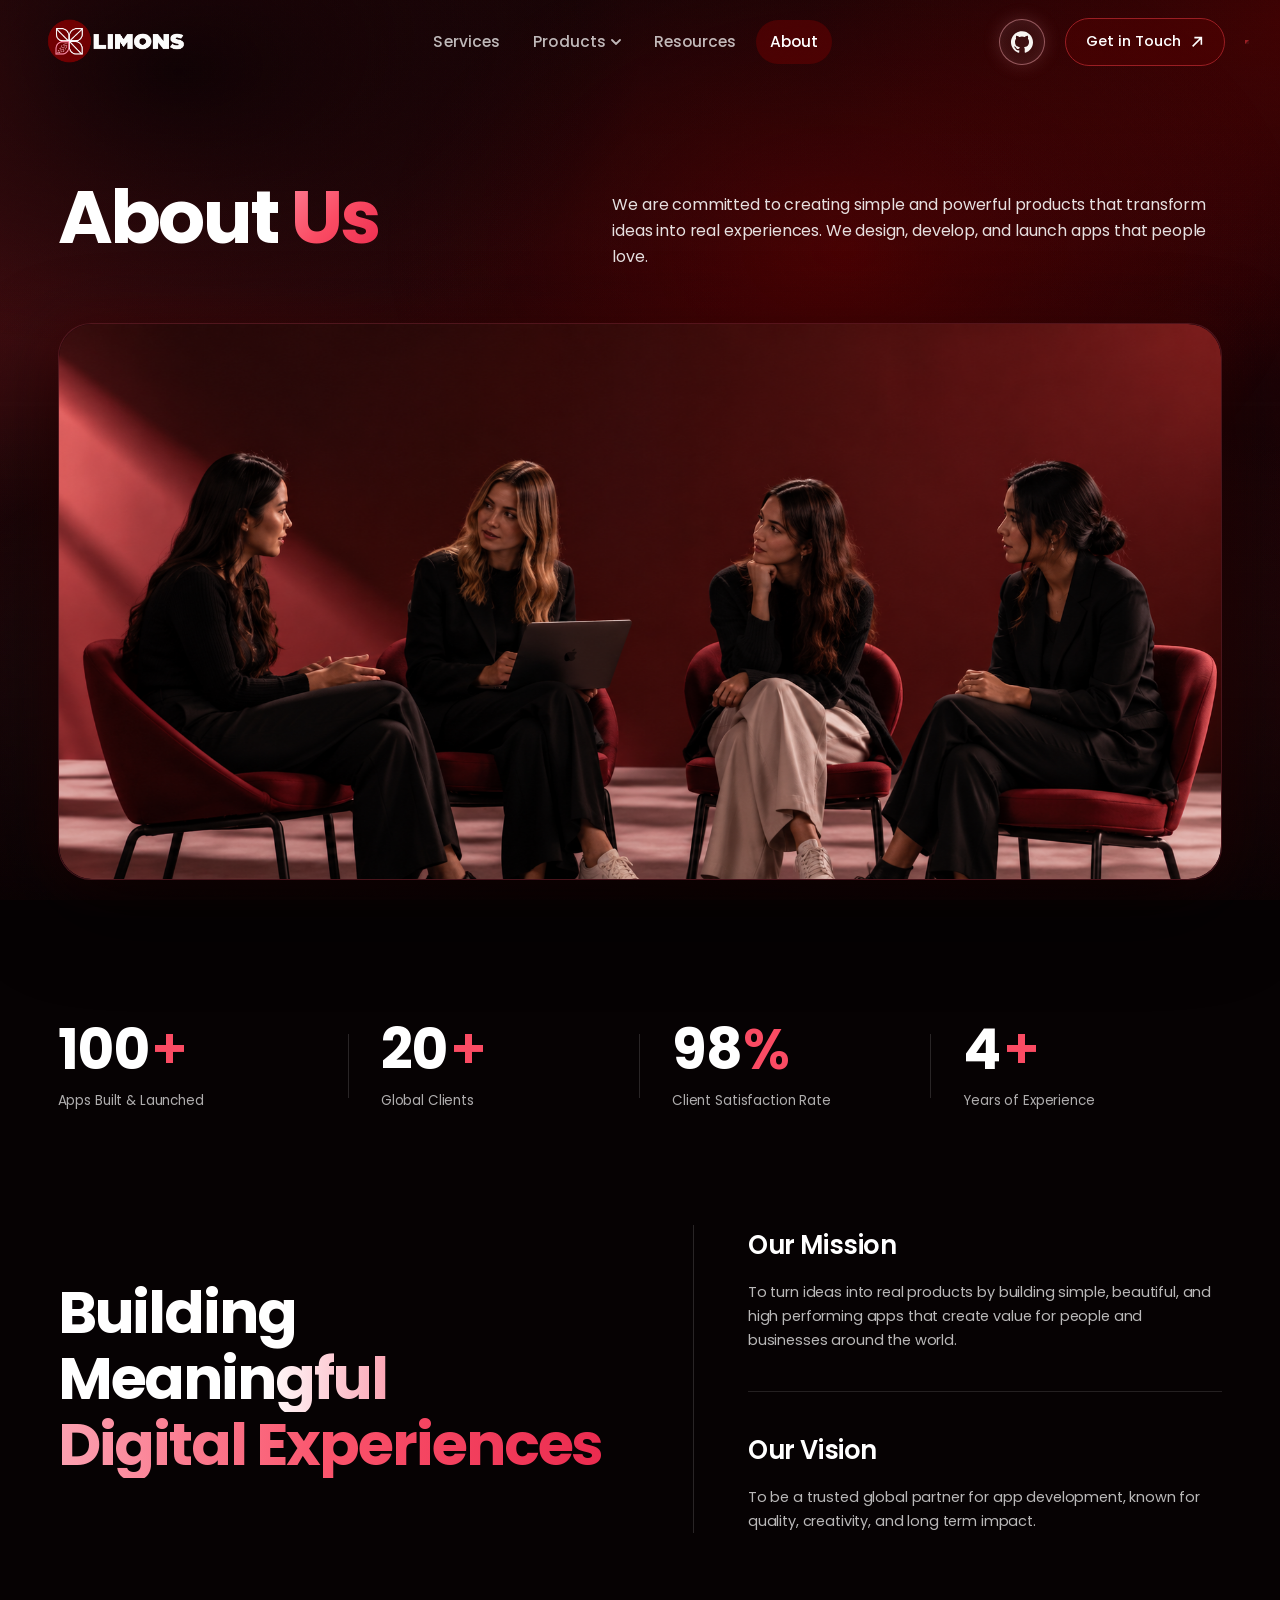
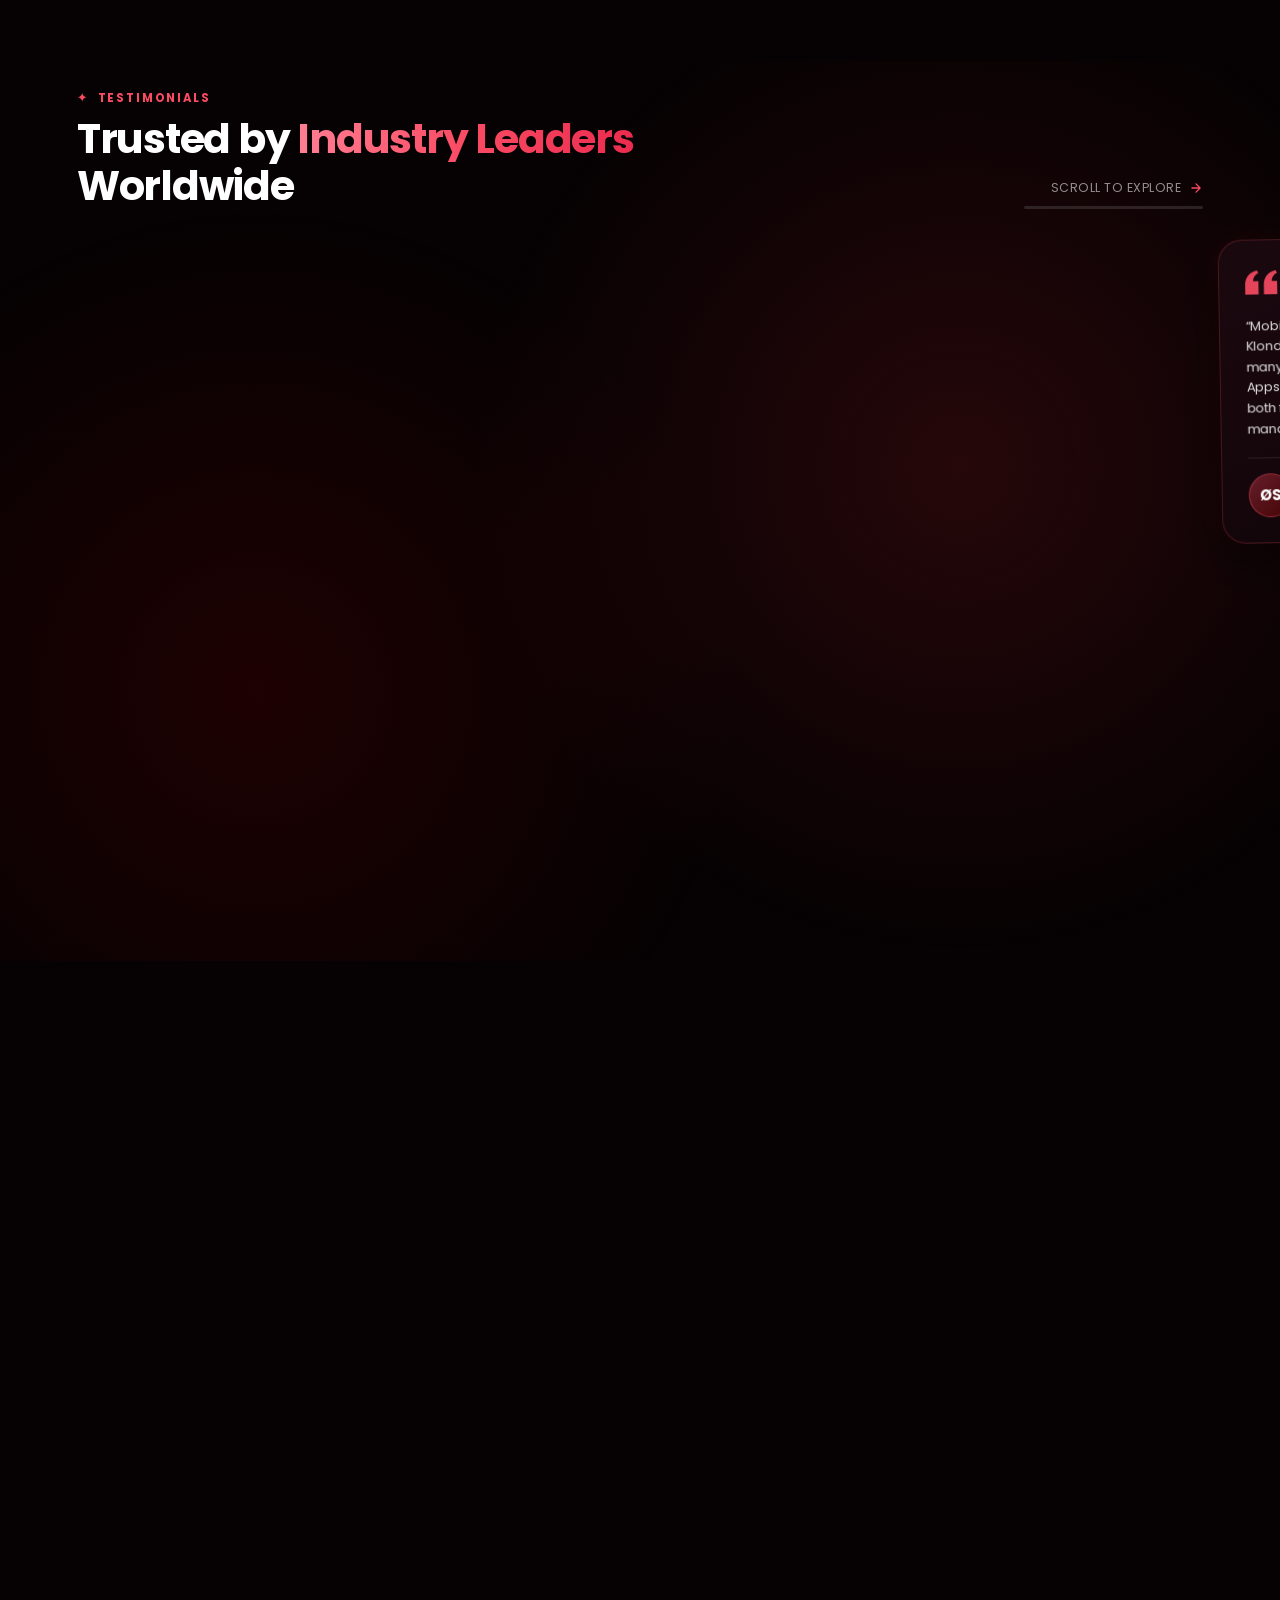
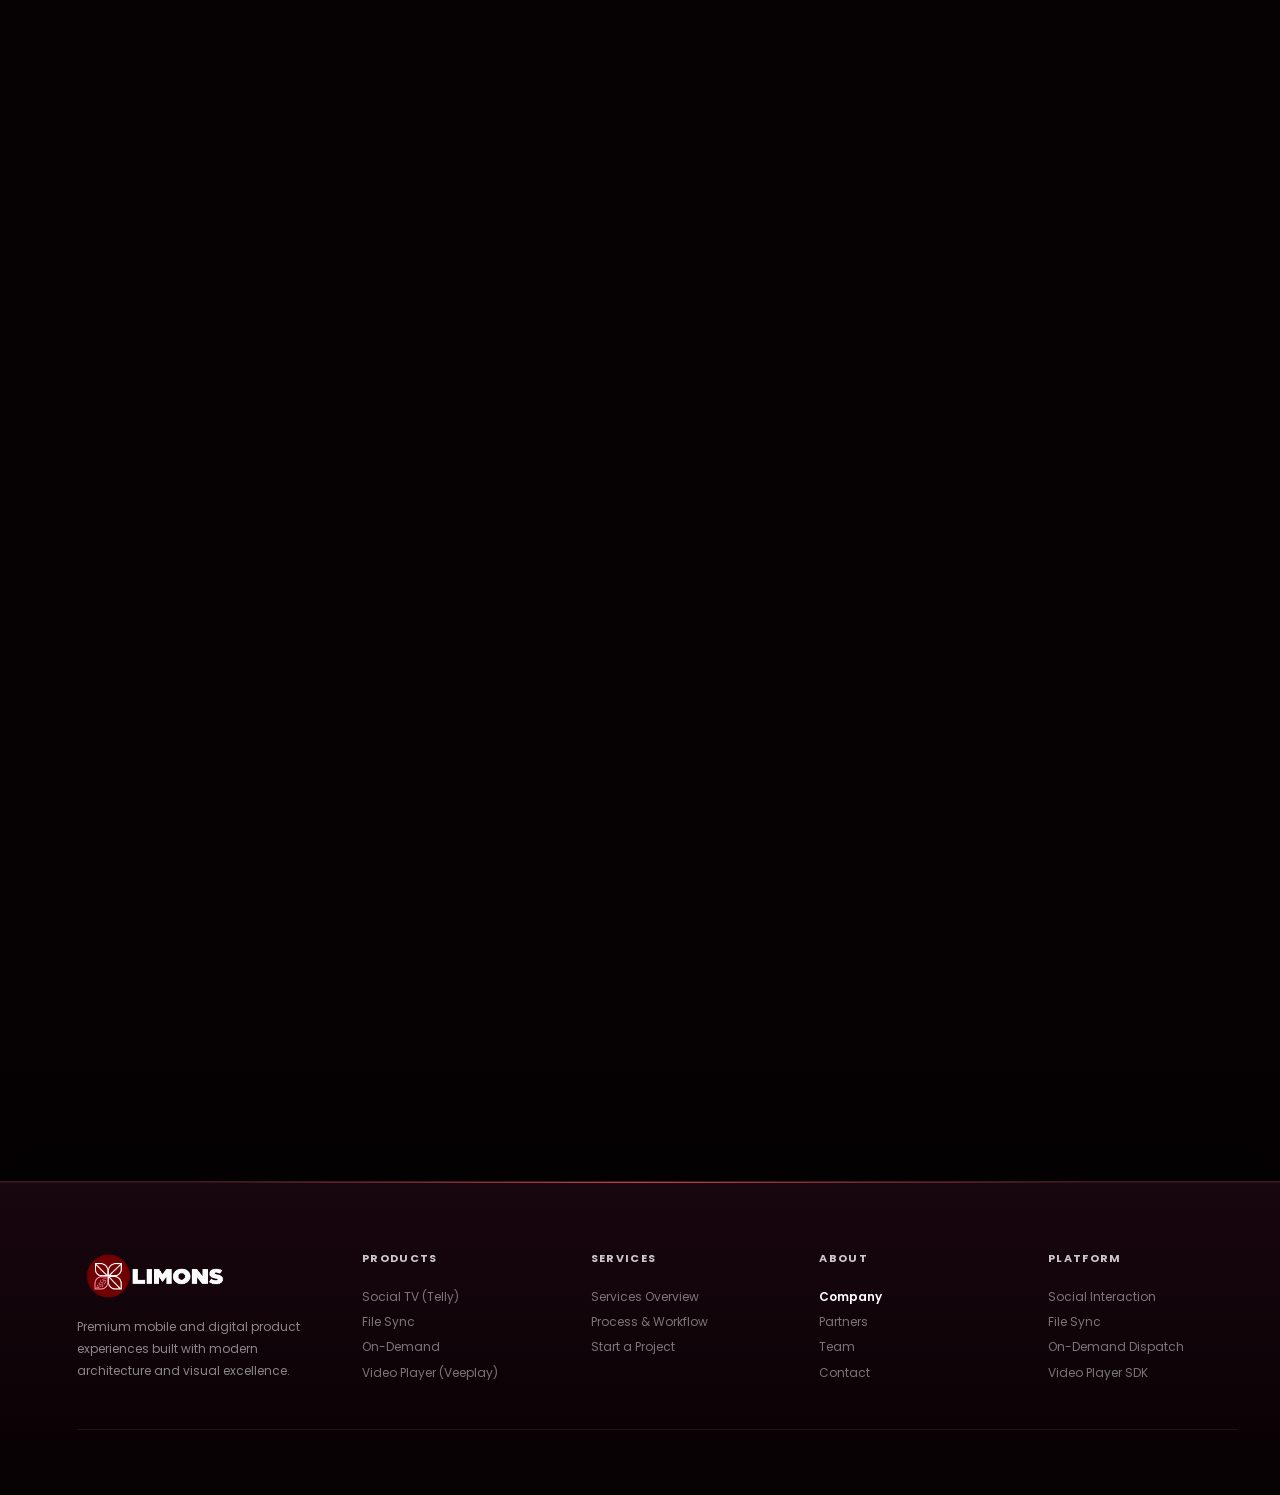
==== commit 06192af2: "feat: revamp services page with pinned process, apps showcase, and unified navigation" ====
--- a/about.html
+++ b/about.html
@@ -1312,45 +1312,8 @@
       <!-- UNIFIED NAVIGATION -->
       <nav class="nav-menu" id="mainNav" aria-label="Primary navigation">
 
-        <!-- SERVICES DROPDOWN -->
-        <div class="nav-item-dropdown" id="servicesDropdown">
-          <a class="nav-link nav-drop-trigger" href="custom-app-development.html" aria-haspopup="true"
-            aria-expanded="false">
-            Services
-            <svg class="drop-arrow" viewBox="0 0 10 6" fill="none" stroke="currentColor" stroke-width="1.8"
-              stroke-linecap="round">
-              <path d="M1 1l4 4 4-4" />
-            </svg>
-          </a>
-          <div class="dropdown-menu" role="menu">
-            <a class="dropdown-item" href="custom-app-development.html">
-              <span class="drop-badge">
-                <svg viewBox="0 0 24 24">
-                  <rect x="7" y="2.5" width="10" height="19" rx="2.2" />
-                  <path d="M11 18.5h2" />
-                </svg>
-              </span>
-              <div class="drop-text">
-                <span class="drop-title">Custom App Development</span>
-                <span class="drop-desc">Bespoke iOS, Android &amp; cloud apps</span>
-              </div>
-            </a>
-            <a class="dropdown-item" href="our-apps.html">
-              <span class="drop-badge">
-                <svg viewBox="0 0 24 24">
-                  <rect x="3" y="3" width="7.2" height="7.2" rx="1.6" />
-                  <rect x="13.8" y="3" width="7.2" height="7.2" rx="1.6" />
-                  <rect x="3" y="13.8" width="7.2" height="7.2" rx="1.6" />
-                  <rect x="13.8" y="13.8" width="7.2" height="7.2" rx="1.6" />
-                </svg>
-              </span>
-              <div class="drop-text">
-                <span class="drop-title">Our Apps</span>
-                <span class="drop-desc">10+ years of mobile app case studies</span>
-              </div>
-            </a>
-          </div>
-        </div>
+        <!-- SERVICES LINK -->
+        <a class="nav-link" href="services.html">Services</a>
 
         <!-- PRODUCTS DROPDOWN -->
         <div class="nav-item-dropdown" id="productsDropdown">
@@ -1724,10 +1687,9 @@
       </div>
       <div>
         <h5>Services</h5>
-        <a href="custom-app-development.html">Custom App Development</a>
-        <a href="our-apps.html">Our Apps</a>
-        <a href="our-apps.html#portfolio">Case Studies</a>
-        <a href="custom-app-development.html#contact-form">Consulting</a>
+        <a href="services.html">Services Overview</a>
+        <a href="services.html#process">Process &amp; Workflow</a>
+        <a href="services.html#contact-form">Start a Project</a>
       </div>
       <div>
         <h5>About</h5>
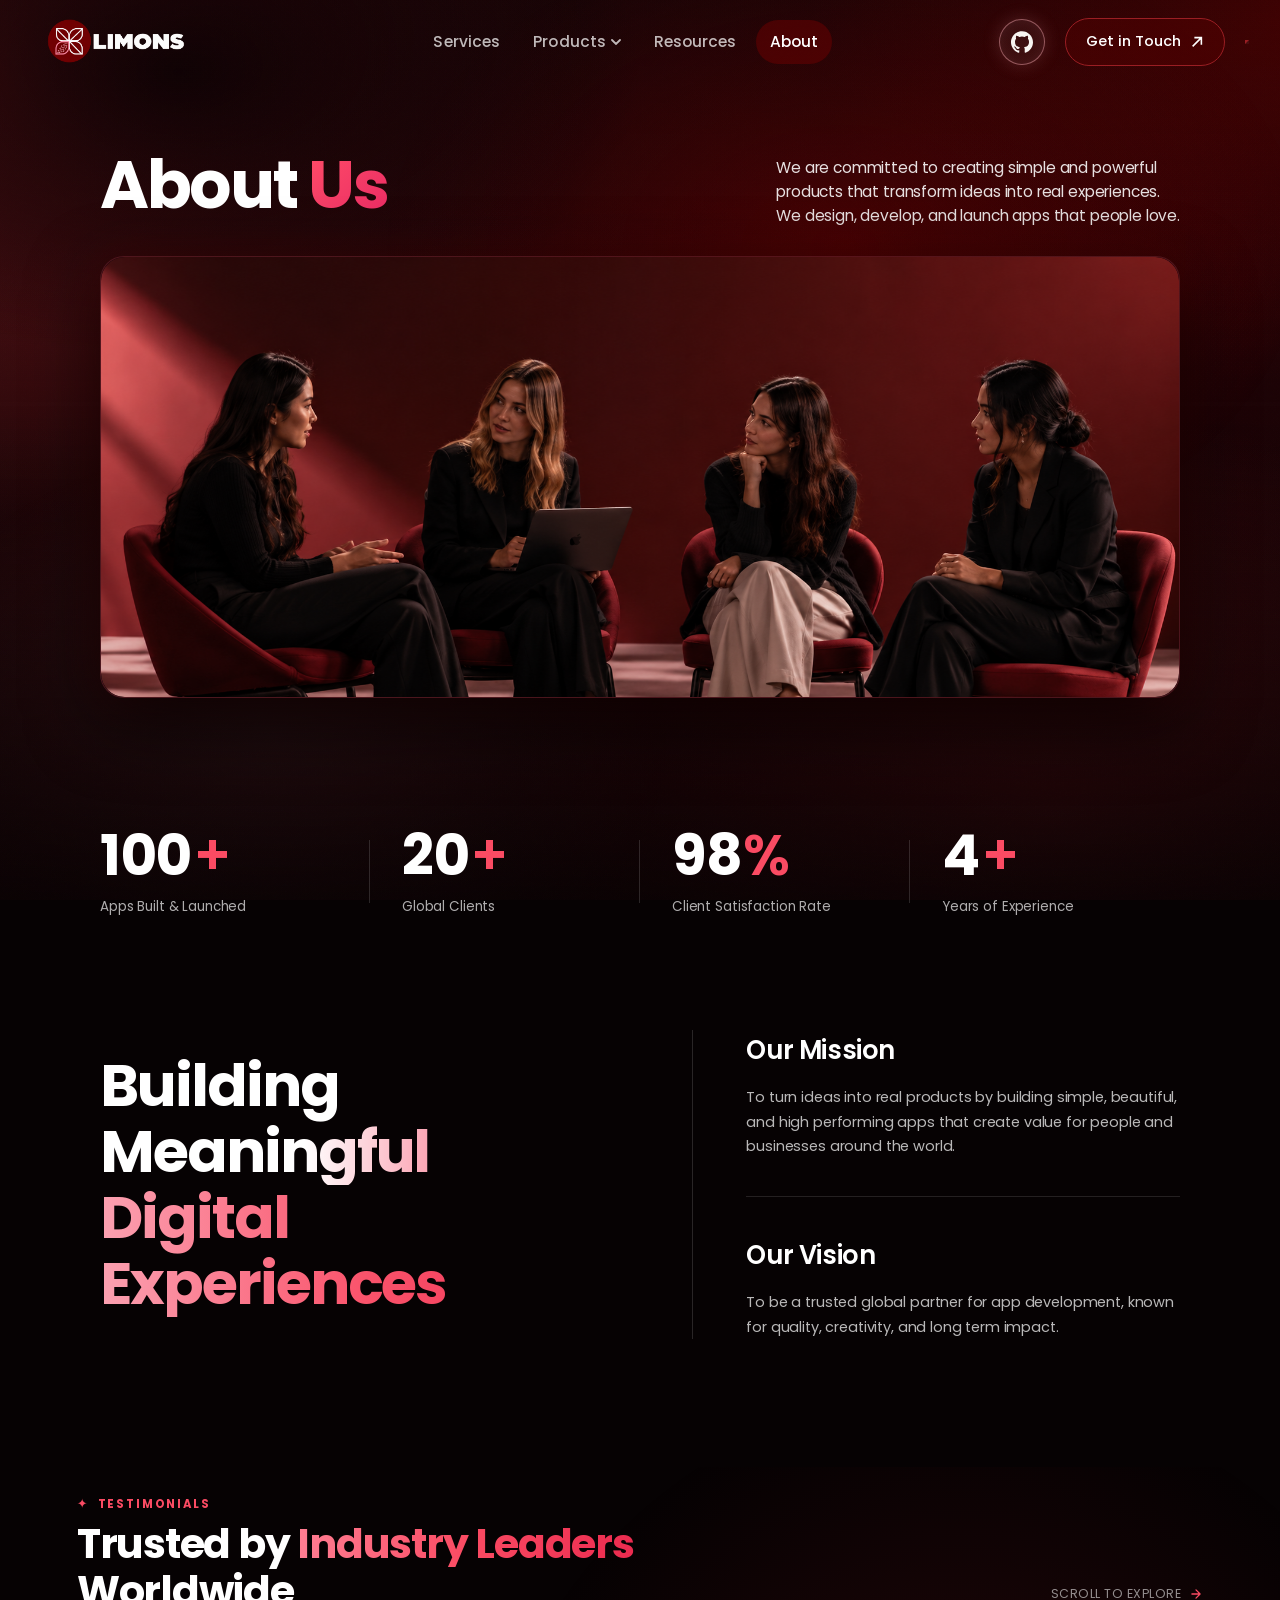
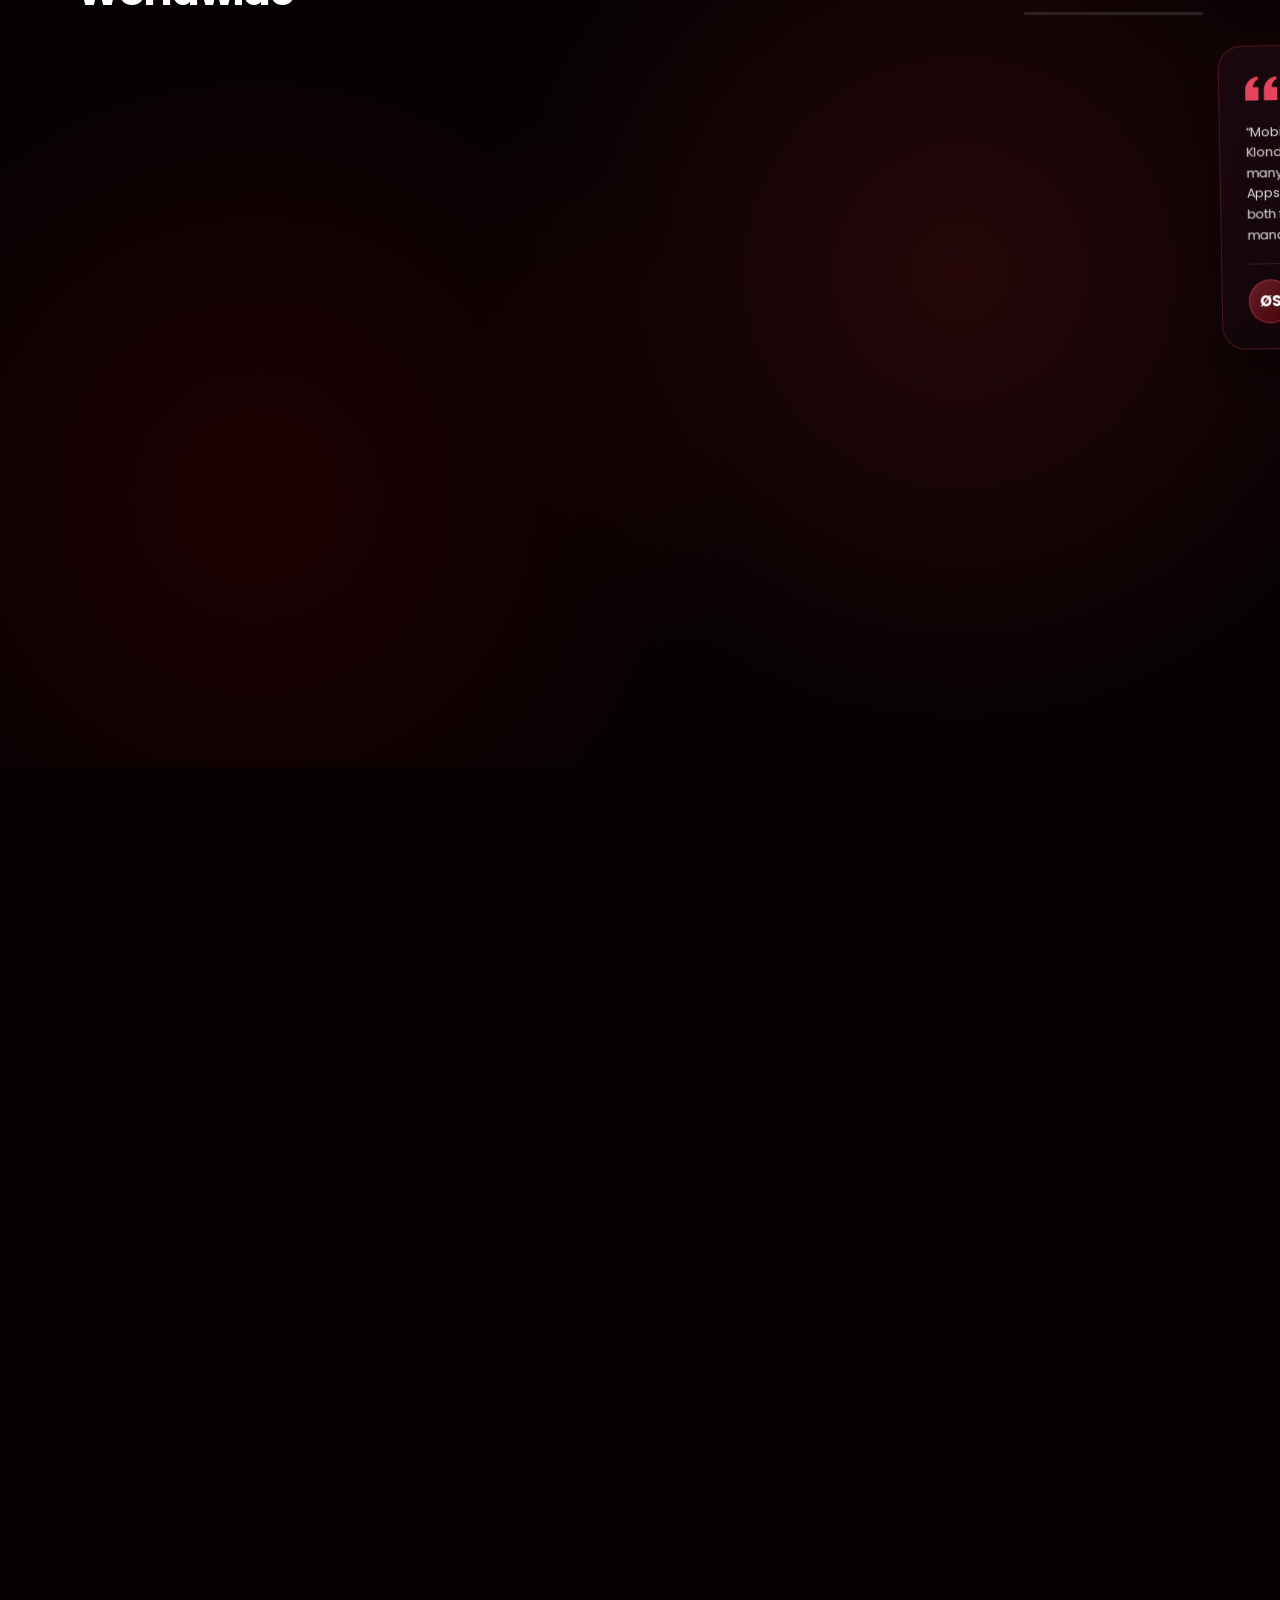
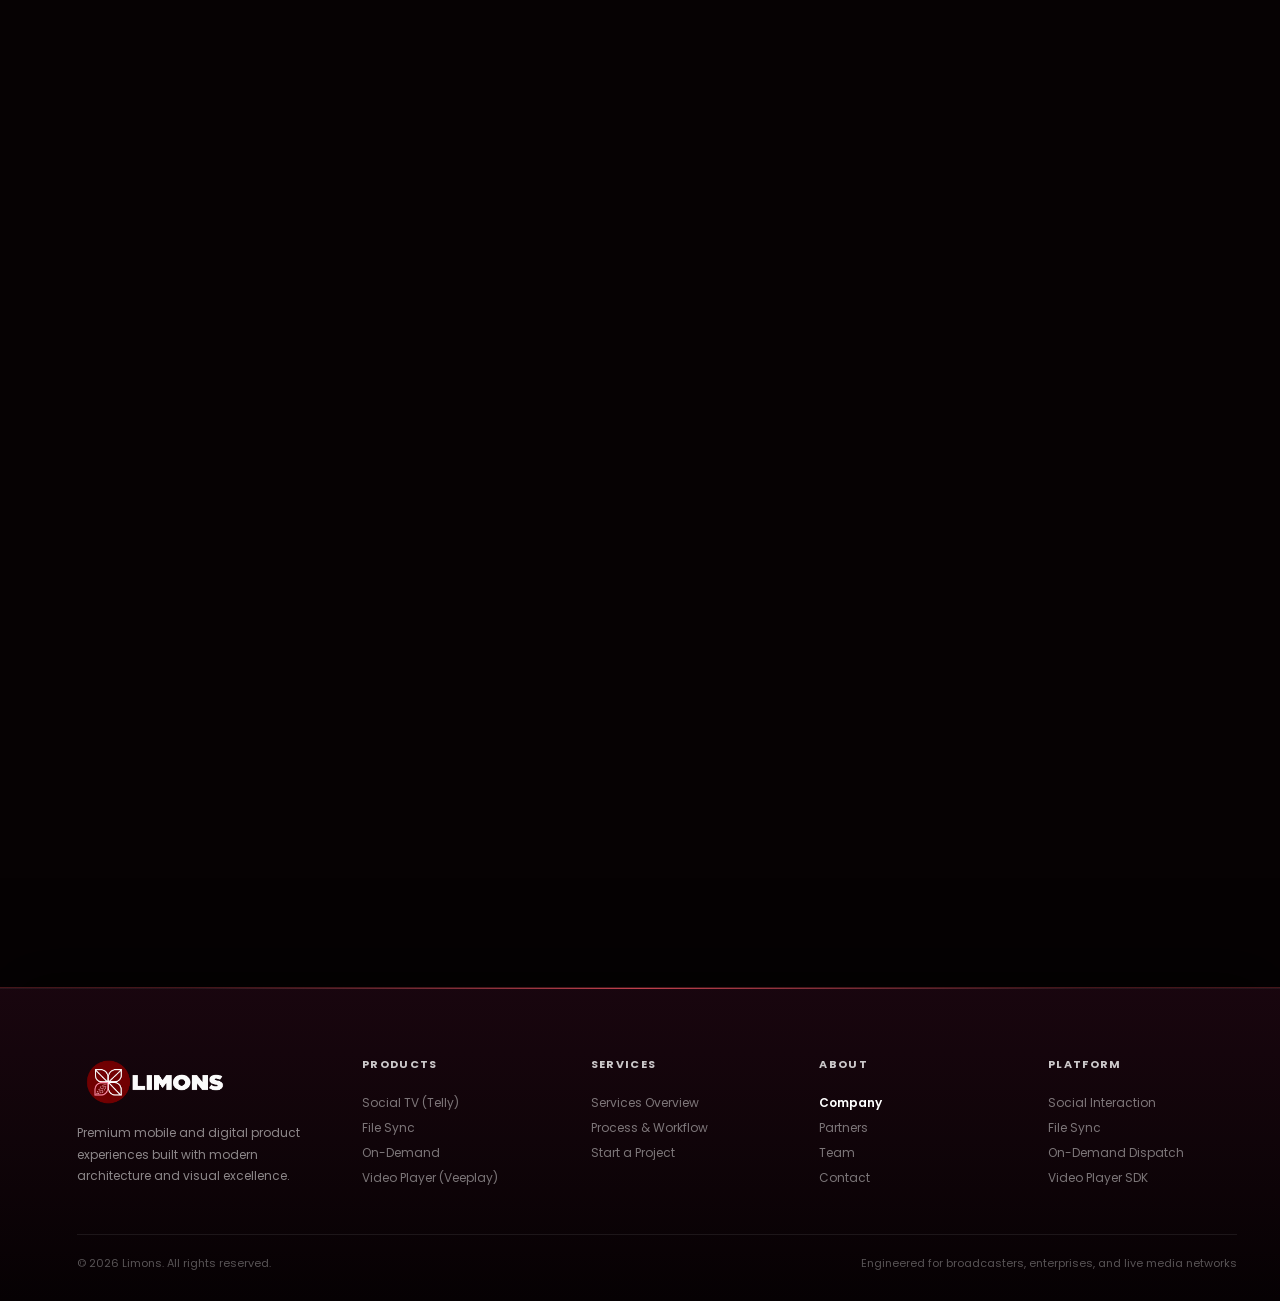
==== commit 78ca6335: "feat: add bottom-to-top reveal animation on services hero image and format about section 1" ====
--- a/about.html
+++ b/about.html
@@ -515,13 +515,13 @@
     /* SECTION 1: ABOUT HERO (Matches user uploaded image) */
     .about-hero-section {
       position: relative;
-      padding-top: clamp(140px, 14vw, 195px);
-      padding-bottom: clamp(70px, 7vw, 110px);
+      padding-top: clamp(120px, 12vw, 150px);
+      padding-bottom: clamp(60px, 6vw, 90px);
       width: 100%;
     }
 
     .about-container {
-      width: min(1280px, 91vw);
+      width: min(1080px, 92vw);
       margin: 0 auto;
       position: relative;
     }
@@ -531,12 +531,12 @@
       display: flex;
       justify-content: space-between;
       align-items: flex-start;
-      gap: clamp(24px, 4vw, 64px);
-      margin-bottom: clamp(34px, 4.2vw, 56px);
+      gap: clamp(24px, 4vw, 50px);
+      margin-bottom: 28px;
     }
 
     .about-title {
-      font-size: clamp(48px, 5.8vw, 84px);
+      font-size: clamp(46px, 5.2vw, 70px);
       font-weight: 700;
       letter-spacing: -0.035em;
       line-height: 1.05;
@@ -546,49 +546,75 @@
     }
 
     .about-title-grad {
-      background: linear-gradient(135deg, #ff7e93 0%, #fa4b63 50%, #eb2b4f 100%);
+      color: #ea384d;
+      background: linear-gradient(135deg, #ff4d68 0%, #ea2b64 100%);
       -webkit-background-clip: text;
       background-clip: text;
-      color: transparent;
+      -webkit-text-fill-color: transparent;
       display: inline-block;
     }
 
     .about-lead {
-      max-width: 610px;
-      padding-top: clamp(6px, 1vw, 14px);
+      max-width: 440px;
+      padding-top: 6px;
     }
 
     .about-lead p {
-      font-size: clamp(16px, 1.25vw, 19.5px);
+      font-size: 15.5px;
       font-weight: 400;
-      line-height: 1.62;
+      line-height: 1.55;
       color: rgba(255, 255, 255, 0.88);
       margin: 0;
       letter-spacing: -0.01em;
     }
 
-    /* HERO IMAGE CARD (Matches uploaded image) */
+    .desktop-br {
+      display: inline;
+    }
+
+    /* HERO IMAGE CARD (Matches uploaded image with Bottom-To-Top Reveal) */
     .about-hero-card {
       position: relative;
       width: 100%;
-      border-radius: clamp(22px, 2.6vw, 38px);
+      border-radius: 24px;
       overflow: hidden;
       border: 1px solid rgba(255, 83, 97, 0.22);
-      box-shadow: 0 30px 85px rgba(0, 0, 0, 0.75), 0 0 50px rgba(104, 2, 2, 0.35);
+      box-shadow: 0 24px 70px rgba(0, 0, 0, 0.75), 0 0 45px rgba(104, 2, 2, 0.35);
       background: rgba(22, 6, 12, 0.6);
       transition: border-color 0.4s ease, box-shadow 0.4s ease;
     }
 
+    /* Bottom-to-Top Reveal Animation */
+    .about-hero-card.mo-reveal,
+    .about-hero-card.reveal-up {
+      opacity: 0;
+      transform: translateY(60px);
+      transition:
+        opacity 1.1s cubic-bezier(.16, 1, .3, 1) 0.15s,
+        transform 1.1s cubic-bezier(.16, 1, .3, 1) 0.15s,
+        border-color 0.4s ease,
+        box-shadow 0.4s ease;
+      will-change: opacity, transform;
+    }
+
+    .about-hero-card.mo-reveal.in,
+    .about-hero-card.reveal-up.in {
+      opacity: 1;
+      transform: translateY(0);
+    }
+
     .about-hero-card:hover {
       border-color: rgba(255, 83, 97, 0.42);
-      box-shadow: 0 36px 100px rgba(0, 0, 0, 0.85), 0 0 70px rgba(255, 83, 97, 0.25);
+      box-shadow: 0 32px 85px rgba(0, 0, 0, 0.85), 0 0 60px rgba(255, 83, 97, 0.25);
     }
 
     .about-card-img {
       width: 100%;
-      height: auto;
+      aspect-ratio: 2.45 / 1;
+      max-height: 440px;
       display: block;
       object-fit: cover;
+      object-position: center 32%;
       border-radius: inherit;
       transition: transform 0.9s cubic-bezier(.16, 1, .3, 1);
     }
@@ -924,8 +950,15 @@
     }
 
     @keyframes nudgeX {
-      0%, 100% { transform: translateX(0); }
-      50% { transform: translateX(6px); }
+
+      0%,
+      100% {
+        transform: translateX(0);
+      }
+
+      50% {
+        transform: translateX(6px);
+      }
     }
 
     .testimonials-progress-track {
@@ -1106,25 +1139,30 @@
       .testimonials-pin-wrapper {
         height: auto;
       }
+
       .testimonials-sticky {
         position: static;
         height: auto;
         padding: 50px 0;
       }
+
       .testimonials-track-container {
         overflow-x: auto;
         -webkit-overflow-scrolling: touch;
         padding-bottom: 20px;
       }
+
       .testimonials-track {
         transform: none !important;
         padding: 10px 20px;
       }
+
       .t-card {
         width: 300px;
         min-height: 340px;
         transform: none !important;
       }
+
       .testimonials-progress-wrap {
         display: none;
       }
@@ -1433,13 +1471,12 @@
         <div class="about-header-row mo mo-fade">
           <h1 class="about-title">About <span class="about-title-grad">Us</span></h1>
           <div class="about-lead">
-            <p>We are committed to creating simple and powerful products that transform ideas into real experiences. We
-              design, develop, and launch apps that people love.</p>
+            <p>We are committed to creating simple and powerful<br class="desktop-br">products that transform ideas into real experiences.<br class="desktop-br">We design, develop, and launch apps that people love.</p>
           </div>
         </div>
 
-        <!-- Team Collaboration Visual Card -->
-        <div class="about-hero-card mo mo-fade mo-d1">
+        <!-- Team Collaboration Visual Card (Bottom-to-Top Reveal Animation) -->
+        <div class="about-hero-card mo-reveal reveal-up">
           <img src="assets/images/about/Professional Discussion in a Burgundy Lounge.png"
             alt="About Limons - Team collaboration and discussion in our studio" class="about-card-img" loading="eager"
             decoding="async">
@@ -1486,7 +1523,8 @@
             <!-- Our Mission Block -->
             <div class="purpose-block">
               <h3>Our Mission</h3>
-              <p>To turn ideas into real products by building simple, beautiful, and high performing apps that create value
+              <p>To turn ideas into real products by building simple, beautiful, and high performing apps that create
+                value
                 for people and businesses around the world.</p>
             </div>
 
@@ -1496,7 +1534,8 @@
             <!-- Our Vision Block -->
             <div class="purpose-block">
               <h3>Our Vision</h3>
-              <p>To be a trusted global partner for app development, known for quality, creativity, and long term impact.</p>
+              <p>To be a trusted global partner for app development, known for quality, creativity, and long term
+                impact.</p>
             </div>
           </div>
         </div>
@@ -1521,8 +1560,9 @@
           <div class="testimonials-progress-wrap">
             <div class="testimonials-scroll-hint">
               <span>Scroll to Explore</span>
-              <svg viewBox="0 0 24 24" fill="none" stroke="currentColor" stroke-width="2.2" stroke-linecap="round" stroke-linejoin="round">
-                <path d="M5 12h14M12 5l7 7-7 7"/>
+              <svg viewBox="0 0 24 24" fill="none" stroke="currentColor" stroke-width="2.2" stroke-linecap="round"
+                stroke-linejoin="round">
+                <path d="M5 12h14M12 5l7 7-7 7" />
               </svg>
             </div>
             <div class="testimonials-progress-track">
@@ -1539,12 +1579,15 @@
             <div class="t-card">
               <div class="t-card-top">
                 <svg class="t-card-quote-icon" viewBox="0 0 24 24" fill="currentColor">
-                  <path d="M14.017 21v-7.391c0-5.704 3.731-9.57 8.983-10.609l.995 2.151c-2.432.917-3.995 3.638-3.995 5.849h4v10h-9.983zm-14.017 0v-7.391c0-5.704 3.748-9.57 9-10.609l.996 2.151c-2.433.917-3.996 3.638-3.996 5.849h3.983v10h-9.983z"/>
+                  <path
+                    d="M14.017 21v-7.391c0-5.704 3.731-9.57 8.983-10.609l.995 2.151c-2.432.917-3.995 3.638-3.995 5.849h4v10h-9.983zm-14.017 0v-7.391c0-5.704 3.748-9.57 9-10.609l.996 2.151c-2.433.917-3.996 3.638-3.996 5.849h3.983v10h-9.983z" />
                 </svg>
                 <span class="t-card-badge">Media &amp; Direct</span>
               </div>
               <div class="t-card-body">
-                <p class="t-card-text">“Mobile communications these days are like Klondyke, everyone rushes after the gold. And many will try to profit without delivering quality. Appscend has built an app platform which is both full of features – and easy to build &amp; manage. This product is ready for the future.”</p>
+                <p class="t-card-text">“Mobile communications these days are like Klondyke, everyone rushes after the
+                  gold. And many will try to profit without delivering quality. Appscend has built an app platform which
+                  is both full of features – and easy to build &amp; manage. This product is ready for the future.”</p>
               </div>
               <div class="t-card-author-row">
                 <div class="t-card-avatar">ØS</div>
@@ -1560,12 +1603,14 @@
             <div class="t-card">
               <div class="t-card-top">
                 <svg class="t-card-quote-icon" viewBox="0 0 24 24" fill="currentColor">
-                  <path d="M14.017 21v-7.391c0-5.704 3.731-9.57 8.983-10.609l.995 2.151c-2.432.917-3.995 3.638-3.995 5.849h4v10h-9.983zm-14.017 0v-7.391c0-5.704 3.748-9.57 9-10.609l.996 2.151c-2.433.917-3.996 3.638-3.996 5.849h3.983v10h-9.983z"/>
+                  <path
+                    d="M14.017 21v-7.391c0-5.704 3.731-9.57 8.983-10.609l.995 2.151c-2.432.917-3.995 3.638-3.995 5.849h4v10h-9.983zm-14.017 0v-7.391c0-5.704 3.748-9.57 9-10.609l.996 2.151c-2.433.917-3.996 3.638-3.996 5.849h3.983v10h-9.983z" />
                 </svg>
                 <span class="t-card-badge">Startup Accelerator</span>
               </div>
               <div class="t-card-body">
-                <p class="t-card-text">“Appscend is an absolute game-changer for all the companies that develop apps, for themselves or for their customers. The speed and quality of deployment are unmatched.”</p>
+                <p class="t-card-text">“Appscend is an absolute game-changer for all the companies that develop apps,
+                  for themselves or for their customers. The speed and quality of deployment are unmatched.”</p>
               </div>
               <div class="t-card-author-row">
                 <div class="t-card-avatar">DR</div>
@@ -1581,12 +1626,15 @@
             <div class="t-card">
               <div class="t-card-top">
                 <svg class="t-card-quote-icon" viewBox="0 0 24 24" fill="currentColor">
-                  <path d="M14.017 21v-7.391c0-5.704 3.731-9.57 8.983-10.609l.995 2.151c-2.432.917-3.995 3.638-3.995 5.849h4v10h-9.983zm-14.017 0v-7.391c0-5.704 3.748-9.57 9-10.609l.996 2.151c-2.433.917-3.996 3.638-3.996 5.849h3.983v10h-9.983z"/>
+                  <path
+                    d="M14.017 21v-7.391c0-5.704 3.731-9.57 8.983-10.609l.995 2.151c-2.432.917-3.995 3.638-3.995 5.849h4v10h-9.983zm-14.017 0v-7.391c0-5.704 3.748-9.57 9-10.609l.996 2.151c-2.433.917-3.996 3.638-3.996 5.849h3.983v10h-9.983z" />
                 </svg>
                 <span class="t-card-badge">National Broadcaster</span>
               </div>
               <div class="t-card-body">
-                <p class="t-card-text">“Working with Appscend’s technology for both development &amp; app management has proven to be a crucial factor for our application’s success across multiple screens and national audiences.”</p>
+                <p class="t-card-text">“Working with Appscend’s technology for both development &amp; app management has
+                  proven to be a crucial factor for our application’s success across multiple screens and national
+                  audiences.”</p>
               </div>
               <div class="t-card-author-row">
                 <div class="t-card-avatar">CC</div>
@@ -1602,12 +1650,15 @@
             <div class="t-card">
               <div class="t-card-top">
                 <svg class="t-card-quote-icon" viewBox="0 0 24 24" fill="currentColor">
-                  <path d="M14.017 21v-7.391c0-5.704 3.731-9.57 8.983-10.609l.995 2.151c-2.432.917-3.995 3.638-3.995 5.849h4v10h-9.983zm-14.017 0v-7.391c0-5.704 3.748-9.57 9-10.609l.996 2.151c-2.433.917-3.996 3.638-3.996 5.849h3.983v10h-9.983z"/>
+                  <path
+                    d="M14.017 21v-7.391c0-5.704 3.731-9.57 8.983-10.609l.995 2.151c-2.432.917-3.995 3.638-3.995 5.849h4v10h-9.983zm-14.017 0v-7.391c0-5.704 3.748-9.57 9-10.609l.996 2.151c-2.433.917-3.996 3.638-3.996 5.849h3.983v10h-9.983z" />
                 </svg>
                 <span class="t-card-badge">Enterprise IT</span>
               </div>
               <div class="t-card-body">
-                <p class="t-card-text">“I evaluated features of different providers until I decided that Appscend is the best from my point of view. Appscend is user friendly, powerful and has a very nice looking end product. Customer service is also great.”</p>
+                <p class="t-card-text">“I evaluated features of different providers until I decided that Appscend is the
+                  best from my point of view. Appscend is user friendly, powerful and has a very nice looking end
+                  product. Customer service is also great.”</p>
               </div>
               <div class="t-card-author-row">
                 <div class="t-card-avatar">MM</div>
@@ -1623,12 +1674,15 @@
             <div class="t-card">
               <div class="t-card-top">
                 <svg class="t-card-quote-icon" viewBox="0 0 24 24" fill="currentColor">
-                  <path d="M14.017 21v-7.391c0-5.704 3.731-9.57 8.983-10.609l.995 2.151c-2.432.917-3.995 3.638-3.995 5.849h4v10h-9.983zm-14.017 0v-7.391c0-5.704 3.748-9.57 9-10.609l.996 2.151c-2.433.917-3.996 3.638-3.996 5.849h3.983v10h-9.983z"/>
+                  <path
+                    d="M14.017 21v-7.391c0-5.704 3.731-9.57 8.983-10.609l.995 2.151c-2.432.917-3.995 3.638-3.995 5.849h4v10h-9.983zm-14.017 0v-7.391c0-5.704 3.748-9.57 9-10.609l.996 2.151c-2.433.917-3.996 3.638-3.996 5.849h3.983v10h-9.983z" />
                 </svg>
                 <span class="t-card-badge">Broadcast Media &amp; News</span>
               </div>
               <div class="t-card-body">
-                <p class="t-card-text">“Developing mobile apps is a natural step in growing our Romania TV and RTV.NET businesses... As our audience studies show, people love our content on TVs as well as on mobile devices.”</p>
+                <p class="t-card-text">“Developing mobile apps is a natural step in growing our Romania TV and RTV.NET
+                  businesses... As our audience studies show, people love our content on TVs as well as on mobile
+                  devices.”</p>
               </div>
               <div class="t-card-author-row">
                 <div class="t-card-avatar">CI</div>
@@ -1644,12 +1698,15 @@
             <div class="t-card">
               <div class="t-card-top">
                 <svg class="t-card-quote-icon" viewBox="0 0 24 24" fill="currentColor">
-                  <path d="M14.017 21v-7.391c0-5.704 3.731-9.57 8.983-10.609l.995 2.151c-2.432.917-3.995 3.638-3.995 5.849h4v10h-9.983zm-14.017 0v-7.391c0-5.704 3.748-9.57 9-10.609l.996 2.151c-2.433.917-3.996 3.638-3.996 5.849h3.983v10h-9.983z"/>
+                  <path
+                    d="M14.017 21v-7.391c0-5.704 3.731-9.57 8.983-10.609l.995 2.151c-2.432.917-3.995 3.638-3.995 5.849h4v10h-9.983zm-14.017 0v-7.391c0-5.704 3.748-9.57 9-10.609l.996 2.151c-2.433.917-3.996 3.638-3.996 5.849h3.983v10h-9.983z" />
                 </svg>
                 <span class="t-card-badge">Digital Agency</span>
               </div>
               <div class="t-card-body">
-                <p class="t-card-text">“Mobile is becoming a huge opportunity for businesses everywhere. We’re excited to use Appscend’s technology for our customers due to its flexibility, complete feature set and reliable customer support.”</p>
+                <p class="t-card-text">“Mobile is becoming a huge opportunity for businesses everywhere. We’re excited
+                  to use Appscend’s technology for our customers due to its flexibility, complete feature set and
+                  reliable customer support.”</p>
               </div>
               <div class="t-card-author-row">
                 <div class="t-card-avatar">DH</div>
@@ -1820,7 +1877,8 @@
       }
     })();
   </script>
+  <script src="assets/js/lenis.min.js"></script>
   <script src="assets/js/motion.js"></script>
 </body>
 
-</html>
+</html>
--- a/assets/css/motion.css
+++ b/assets/css/motion.css
@@ -586,3 +586,122 @@
   opacity: 1;
   transform: none;
 }
+
+/* =================================================================
+   15. LENIS SMOOTH SCROLLING
+   ================================================================= */
+html.lenis, html.lenis body {
+  height: auto;
+}
+.lenis.lenis-smooth {
+  scroll-behavior: auto !important;
+}
+.lenis.lenis-smooth [data-lenis-prevent] {
+  overscroll-behavior: contain;
+}
+.lenis.lenis-stopped {
+  overflow: hidden;
+}
+.lenis.lenis-smooth iframe {
+  pointer-events: none;
+}
+
+/* =================================================================
+   16. PRELOADER (Luxury Brand Intro — No Dashes, Dividers, or AI Artifacts)
+   ================================================================= */
+.limons-preloader {
+  position: fixed;
+  inset: 0;
+  width: 100vw;
+  height: 100vh;
+  height: 100dvh;
+  background: #060203;
+  z-index: 999999;
+  display: flex;
+  flex-direction: column;
+  align-items: center;
+  justify-content: center;
+  pointer-events: all;
+  transition: opacity 0.7s cubic-bezier(0.16, 1, 0.3, 1),
+              visibility 0.7s cubic-bezier(0.16, 1, 0.3, 1),
+              transform 0.7s cubic-bezier(0.16, 1, 0.3, 1);
+  will-change: opacity, transform;
+}
+
+.limons-preloader.is-loaded {
+  opacity: 0;
+  visibility: hidden;
+  pointer-events: none;
+  transform: scale(1.02);
+}
+
+.preloader-ambient-glow {
+  position: absolute;
+  width: 440px;
+  height: 440px;
+  border-radius: 50%;
+  background: radial-gradient(circle, rgba(234, 43, 100, 0.22) 0%, rgba(104, 2, 2, 0.12) 50%, transparent 72%);
+  filter: blur(60px);
+  pointer-events: none;
+  animation: preloaderPulse 3s ease-in-out infinite alternate;
+}
+
+@keyframes preloaderPulse {
+  0% { transform: scale(0.92); opacity: 0.6; }
+  100% { transform: scale(1.08); opacity: 0.9; }
+}
+
+.preloader-center {
+  position: relative;
+  z-index: 2;
+  display: flex;
+  flex-direction: column;
+  align-items: center;
+  text-align: center;
+}
+
+.preloader-brand-title {
+  font-family: 'Poppins', system-ui, sans-serif;
+  font-size: 24px;
+  font-weight: 700;
+  letter-spacing: 0.38em;
+  text-indent: 0.38em;
+  color: #ffffff;
+  text-transform: uppercase;
+  margin-bottom: 24px;
+  background: linear-gradient(135deg, #ffffff 40%, rgba(255, 255, 255, 0.7) 100%);
+  -webkit-background-clip: text;
+  -webkit-text-fill-color: transparent;
+}
+
+.preloader-bar-wrap {
+  width: 140px;
+  height: 2px;
+  background: rgba(255, 255, 255, 0.08);
+  border-radius: 99px;
+  overflow: hidden;
+  position: relative;
+  margin-bottom: 14px;
+}
+
+.preloader-bar-fill {
+  position: absolute;
+  top: 0;
+  left: 0;
+  height: 100%;
+  width: 0%;
+  background: linear-gradient(90deg, #ff5361 0%, #ea2b64 100%);
+  box-shadow: 0 0 10px rgba(255, 83, 97, 0.8);
+  border-radius: 99px;
+  transition: width 0.1s linear;
+}
+
+.preloader-count {
+  font-family: 'Poppins', system-ui, sans-serif;
+  font-size: 13px;
+  font-weight: 500;
+  letter-spacing: 0.08em;
+  color: rgba(255, 255, 255, 0.5);
+  font-variant-numeric: tabular-nums;
+}
+
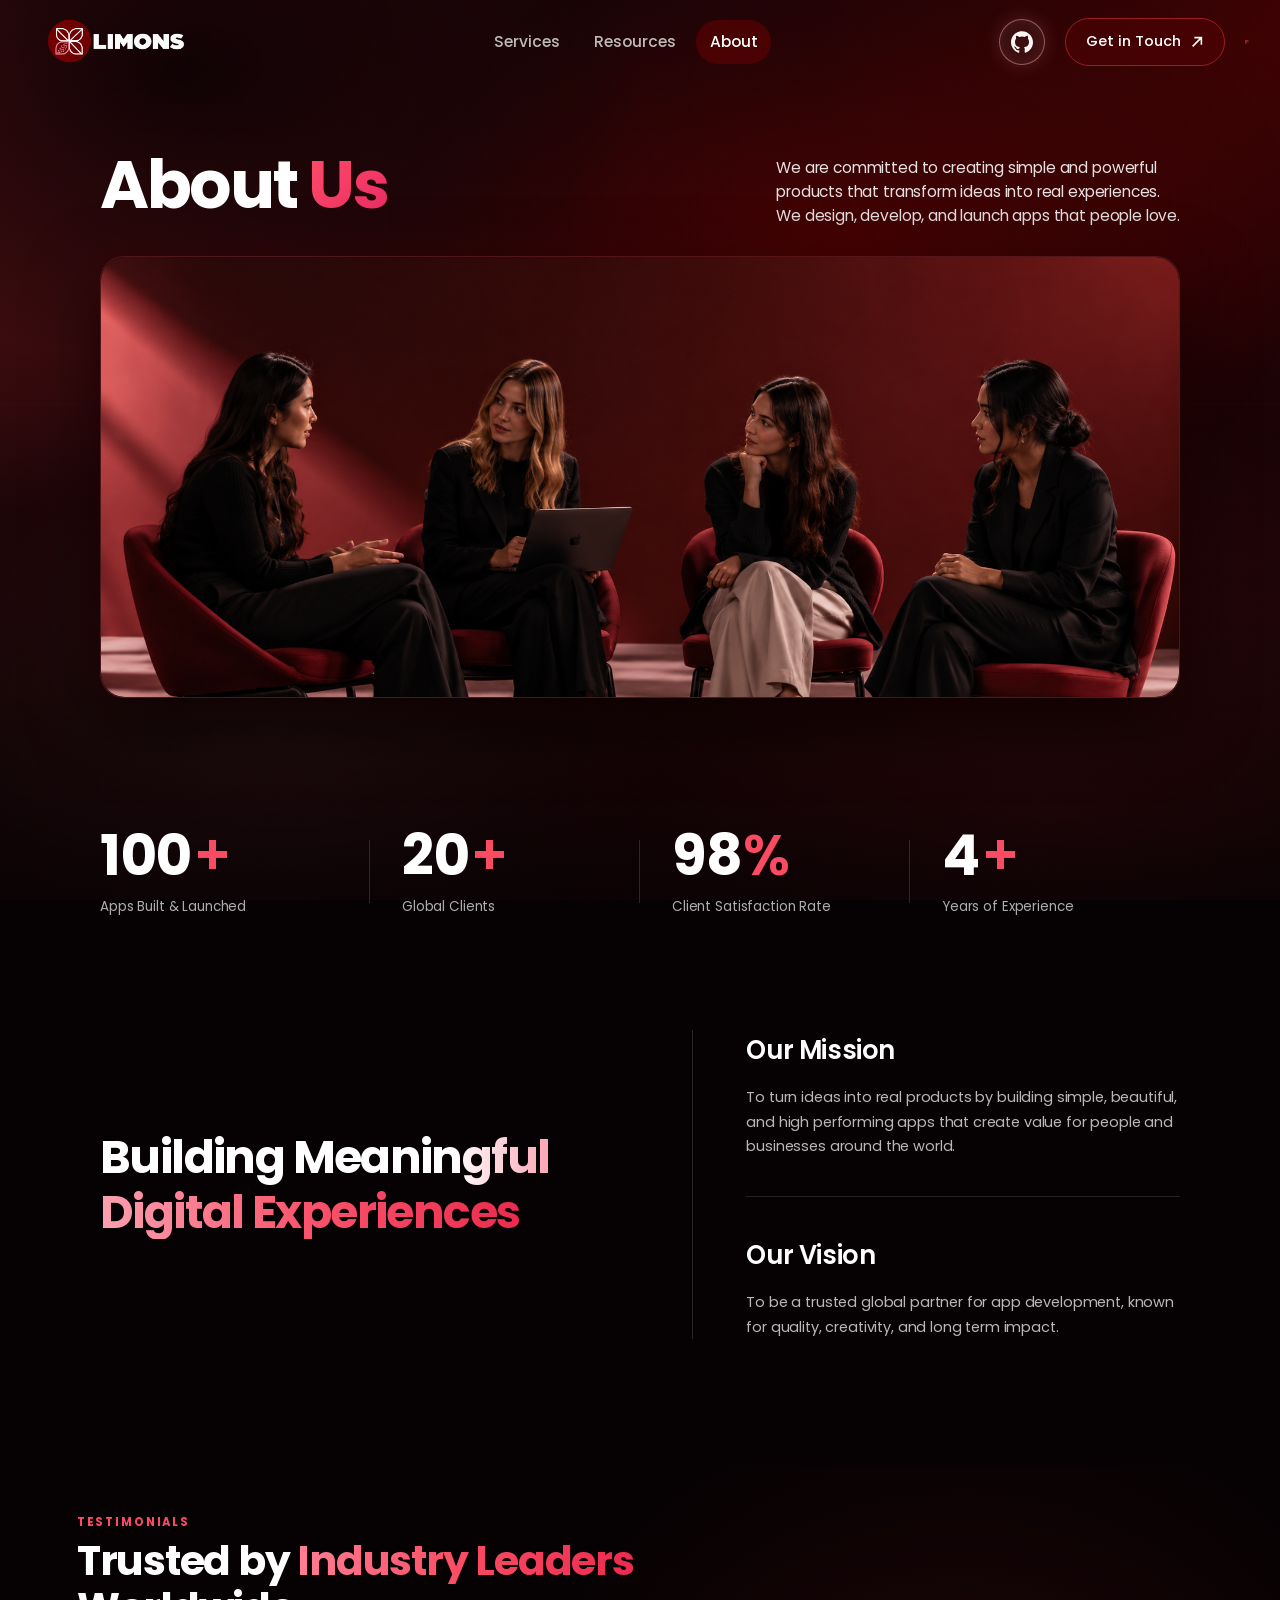
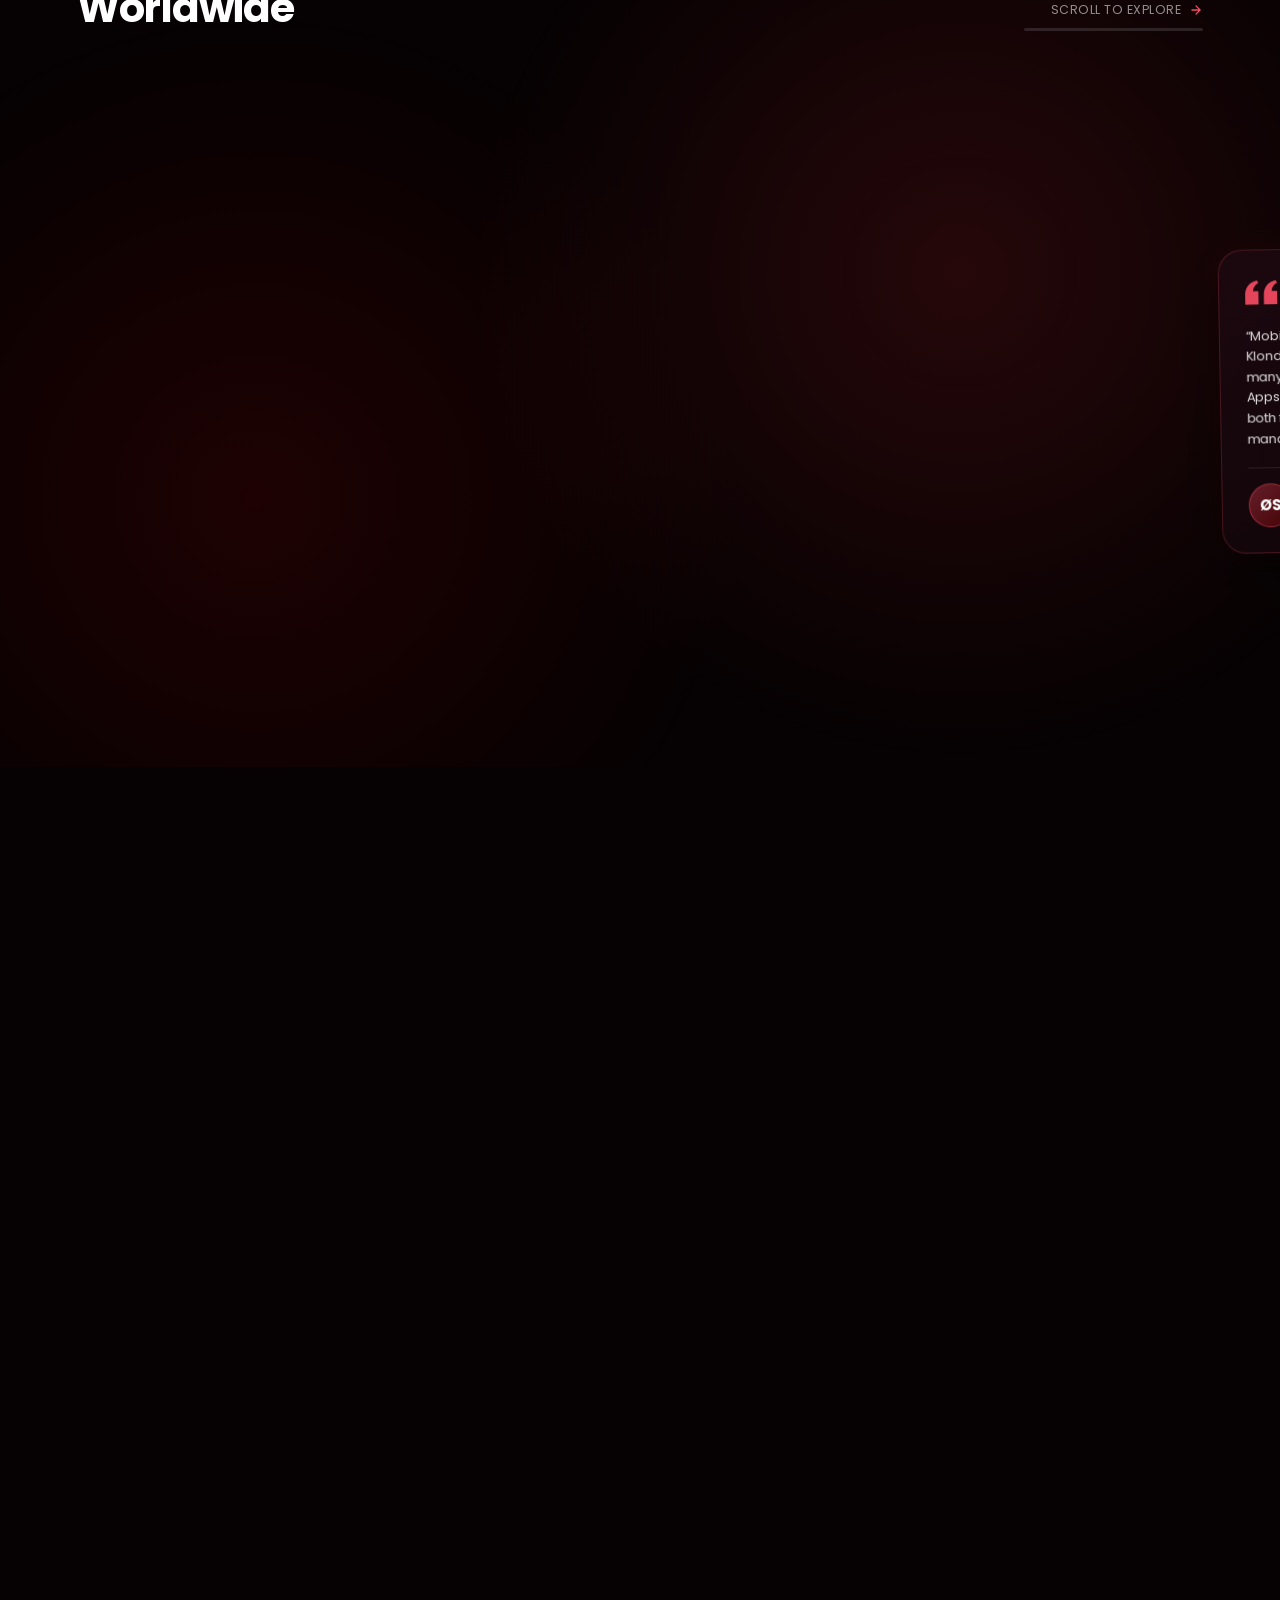
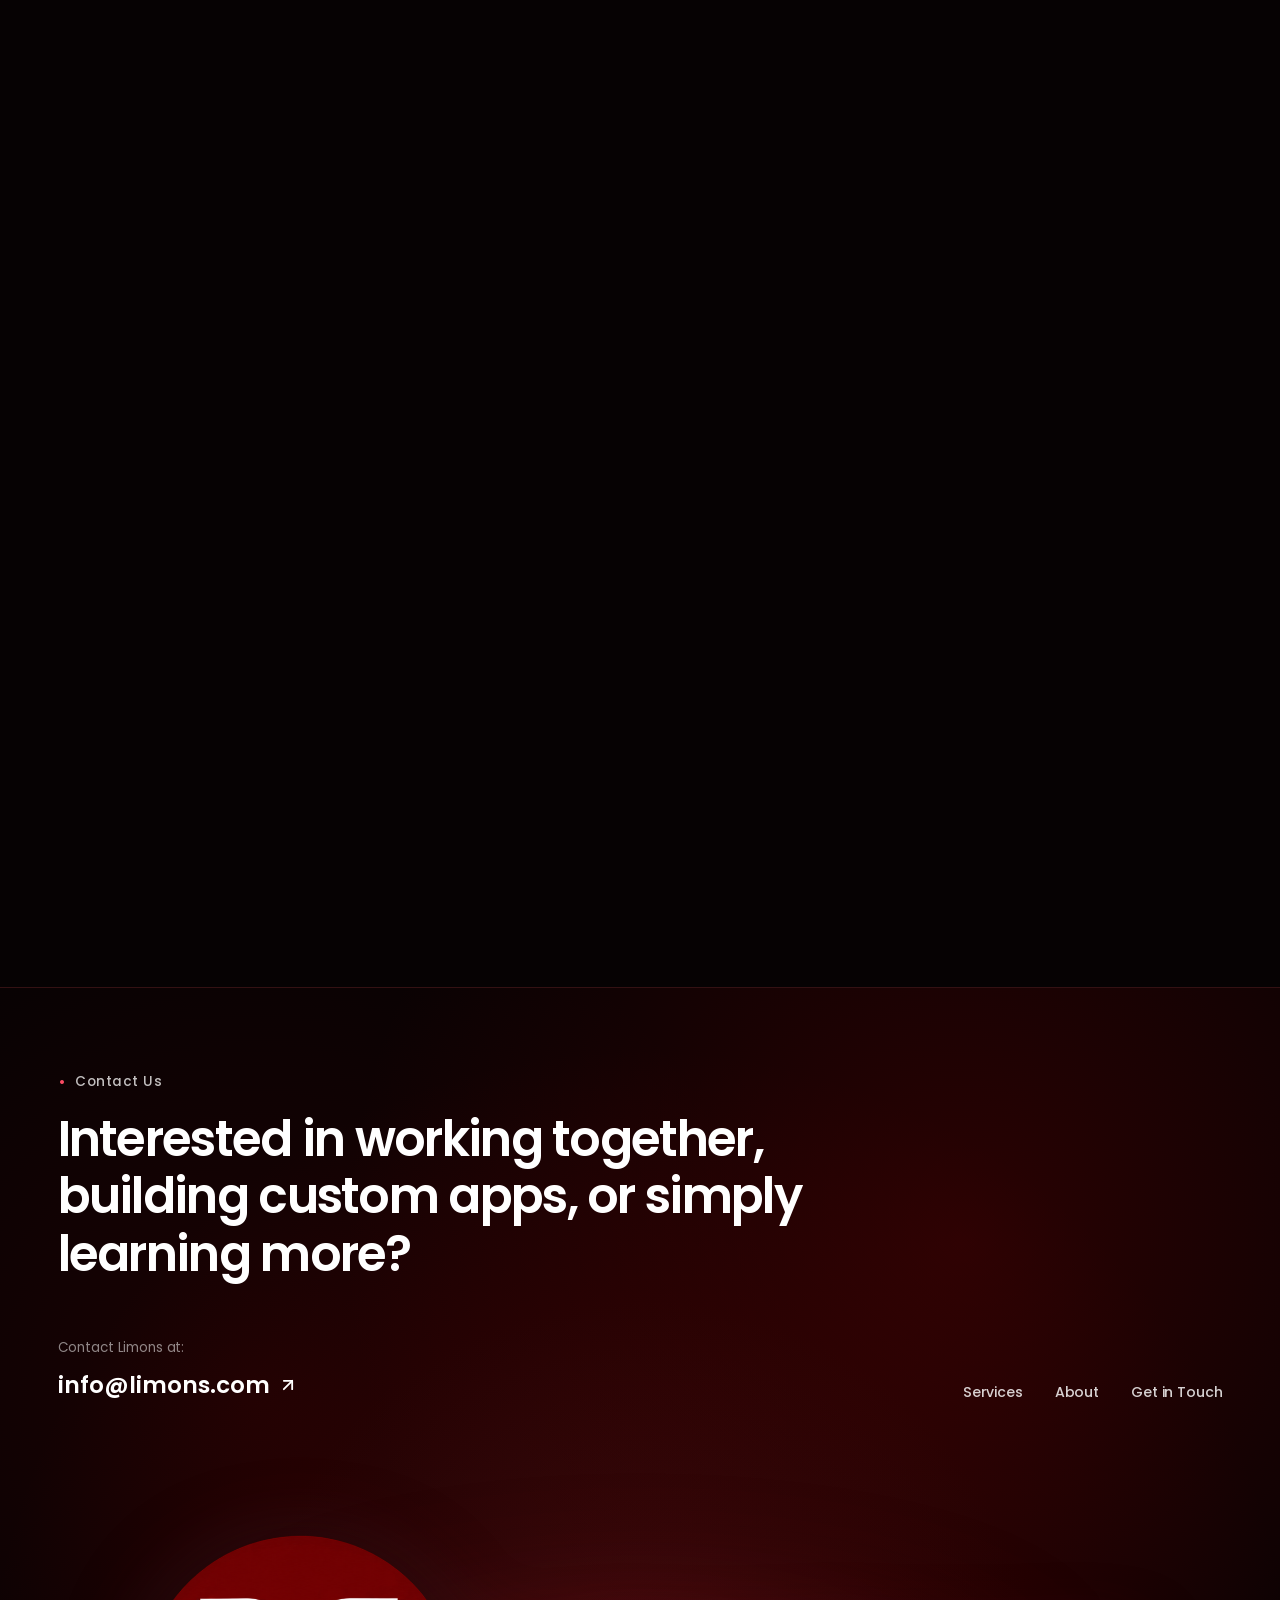
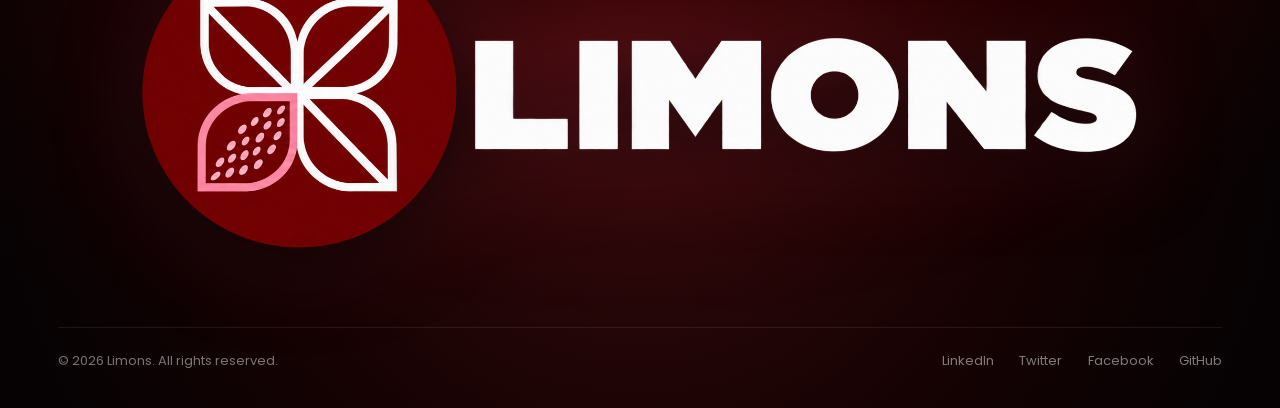
==== commit 33c0ecbc: "Add Resources page with pinned right-to-left scroll, update headers, footers and contact form" ====
--- a/about.html
+++ b/about.html
@@ -5,8 +5,8 @@
   <meta charset="UTF-8">
   <meta name="viewport" content="width=device-width, initial-scale=1.0">
   <meta name="description"
-    content="About Us — We are committed to creating simple and powerful products that transform ideas into real experiences. We design, develop, and launch apps that people love.">
-  <title>About Us | Limons — We Build Apps</title>
+    content="About Us | We are committed to creating simple and powerful products that transform ideas into real experiences. We design, develop, and launch apps that people love.">
+  <title>About Us | Limons | We Build Apps</title>
   <link rel="preconnect" href="https://fonts.googleapis.com">
   <link rel="preconnect" href="https://fonts.gstatic.com" crossorigin>
   <link href="https://fonts.googleapis.com/css2?family=Poppins:wght@300;400;500;600;700;800&display=swap"
@@ -700,11 +700,17 @@
     }
 
     .about-purpose-title {
-      font-size: clamp(38px, 4.6vw, 66px);
+      font-size: clamp(30px, 3.6vw, 54px);
       font-weight: 700;
-      line-height: 1.12;
+      line-height: 1.18;
       letter-spacing: -0.035em;
       margin: 0;
+    }
+
+    .about-purpose-title .title-line-1,
+    .about-purpose-title .title-line-2 {
+      display: inline-block;
+      white-space: nowrap;
     }
 
     .about-purpose-title .t-white {
@@ -831,8 +837,7 @@
       overflow: hidden;
       display: flex;
       flex-direction: column;
-      justify-content: flex-start;
-      padding: clamp(16px, 2.5vh, 32px) 0;
+      padding: 0;
       box-sizing: border-box;
       z-index: 20;
     }
@@ -877,14 +882,14 @@
     /* Header above the cards track */
     .testimonials-header-bar {
       width: min(1280px, 91vw);
-      margin: 0 auto clamp(14px, 2vh, 26px);
+      margin: 0 auto;
+      padding: clamp(28px, 4.5vh, 50px) clamp(8px, 1.5vw, 20px) 0;
       display: flex;
       justify-content: space-between;
       align-items: flex-end;
       flex-wrap: wrap;
       gap: 12px;
       flex-shrink: 0;
-      padding: 0 clamp(8px, 1.5vw, 20px);
     }
 
     .testimonials-heading-area {
@@ -894,17 +899,12 @@
     .testimonials-eyebrow {
       display: inline-flex;
       align-items: center;
-      gap: 8px;
       font-size: 11.5px;
       font-weight: 700;
       text-transform: uppercase;
       letter-spacing: 0.16em;
       color: #fa4b63;
       margin-bottom: 6px;
-    }
-
-    .testimonials-eyebrow .sparkle {
-      font-size: 13px;
     }
 
     .testimonials-title {
@@ -977,17 +977,20 @@
       transition: width 0.08s ease-out;
     }
 
-    /* Horizontal Cards Track */
+    /* Horizontal Cards Track: Centered vertically in remaining space for equal top and bottom gaps */
     .testimonials-track-container {
       width: 100%;
       overflow: visible;
       position: relative;
+      flex: 1;
+      display: flex;
+      align-items: center;
     }
 
     .testimonials-track {
       display: flex;
       gap: clamp(24px, 2.5vw, 36px);
-      padding: 10px 0;
+      padding: 0;
       will-change: transform;
       width: max-content;
     }
@@ -1168,94 +1171,213 @@
       }
     }
 
-    /* ---------- SHARED FOOTER (Matches existing pages) ---------- */
-    footer {
-      background: linear-gradient(180deg, rgba(26, 6, 15, 0.95) 0%, rgba(16, 4, 9, 0.98) 50%, #060103 100%);
-      border-top: 1px solid rgba(255, 83, 97, 0.25);
-      box-shadow: 0 -20px 60px rgba(0, 0, 0, 0.6), inset 0 1px 0 rgba(255, 255, 255, 0.06);
-      color: #fff;
-      padding: 68px 6vw 28px;
+    /* ==========================================================
+       DATAWIZZ-INSPIRED LUXURY CTA & BRAND FOOTER (Limons Branding)
+    ========================================================== */
+    .limons-cta-footer {
       position: relative;
-      z-index: 10;
-    }
-
-    footer::before {
-      content: "";
+      background: #060203;
+      color: #ffffff;
+      padding: clamp(72px, 9vh, 120px) 0 clamp(32px, 4vh, 48px);
+      overflow: hidden;
+      z-index: 30;
+      border-top: 1px solid rgba(255, 83, 97, 0.18);
+    }
+
+    /* Ambient Diffuse Background Glow (Nebula lighting) */
+    .cta-footer-nebula {
       position: absolute;
-      top: 0;
-      left: 50%;
-      transform: translateX(-50%);
-      width: 70%;
-      height: 1px;
-      background: linear-gradient(90deg, transparent, rgba(255, 83, 97, 0.7), transparent);
+      inset: 0;
       pointer-events: none;
-    }
-
-    .footer-grid {
-      width: min(1160px, 92vw);
+      z-index: 1;
+      background:
+        radial-gradient(circle at 75% 25%, rgba(104, 2, 2, 0.38) 0%, transparent 50%),
+        radial-gradient(circle at 50% 70%, rgba(154, 30, 35, 0.32) 0%, rgba(104, 2, 2, 0.16) 42%, transparent 68%),
+        radial-gradient(circle at 20% 40%, rgba(104, 2, 2, 0.22) 0%, transparent 45%);
+    }
+
+    .cta-footer-container {
+      position: relative;
+      z-index: 2;
+      width: min(1200px, 91vw);
       margin: 0 auto;
-      display: grid;
-      grid-template-columns: 1.3fr repeat(4, 1fr);
-      gap: 40px;
-    }
-
-    .footer-brand h4 {
-      font-size: 18px;
-      letter-spacing: -.02em;
-      margin-bottom: 11px;
-    }
-
-    .footer-brand p {
-      font-size: 12px;
-      line-height: 1.8;
-      color: rgba(255, 255, 255, .52);
-      max-width: 250px;
-    }
-
-    .footer-logo {
+      display: flex;
+      flex-direction: column;
+    }
+
+    /* Top CTA Eyebrow: • Contact Us */
+    .cta-eyebrow {
+      display: inline-flex;
+      align-items: center;
+      gap: 9px;
+      font-size: 13.5px;
+      font-weight: 500;
+      letter-spacing: 0.04em;
+      color: rgba(255, 255, 255, 0.75);
+      margin-bottom: clamp(14px, 2vh, 22px);
+    }
+
+    .cta-eyebrow .cta-bullet {
+      color: #fa4b63;
+      font-size: 16px;
+      line-height: 1;
+    }
+
+    /* Big Headline */
+    .cta-headline {
+      font-size: clamp(32px, 3.8vw, 56px);
+      font-weight: 600;
+      line-height: 1.18;
+      letter-spacing: -0.035em;
+      color: #ffffff;
+      max-width: 880px;
+      margin: 0 0 clamp(44px, 6vh, 72px) 0;
+    }
+
+    /* Middle Row: Contact on Left, Nav on Right */
+    .cta-mid-row {
+      display: flex;
+      justify-content: space-between;
+      align-items: flex-end;
+      flex-wrap: wrap;
+      gap: 32px;
+      margin-bottom: clamp(60px, 8vh, 100px);
+    }
+
+    .cta-contact-block {
+      display: flex;
+      flex-direction: column;
+      gap: 8px;
+    }
+
+    .cta-contact-lbl {
+      font-size: 13.5px;
+      font-weight: 400;
+      color: rgba(255, 255, 255, 0.52);
+      letter-spacing: -0.01em;
+    }
+
+    .cta-email-link {
+      display: inline-flex;
+      align-items: center;
+      gap: 8px;
+      font-size: clamp(19px, 1.8vw, 25px);
+      font-weight: 600;
+      color: #ffffff;
+      text-decoration: none;
+      transition: color 0.25s ease;
+    }
+
+    .cta-email-link .arrow-icon {
       display: inline-block;
-      margin-bottom: 16px;
-    }
-
-    .footer-logo-img {
-      height: 48px;
-      width: auto;
+      width: 20px;
+      height: 20px;
+      transition: transform 0.25s ease;
+    }
+
+    .cta-email-link:hover {
+      color: #fa4b63;
+    }
+
+    .cta-email-link:hover .arrow-icon {
+      transform: translate(3px, -3px);
+    }
+
+    /* Right Nav Links */
+    .cta-nav-links {
+      display: flex;
+      align-items: center;
+      gap: clamp(20px, 2.5vw, 42px);
+      flex-wrap: wrap;
+    }
+
+    .cta-nav-links a {
+      font-size: clamp(14px, 1.1vw, 16px);
+      font-weight: 500;
+      color: rgba(255, 255, 255, 0.82);
+      text-decoration: none;
+      letter-spacing: -0.01em;
+      transition: color 0.2s ease, transform 0.2s ease;
+      position: relative;
+    }
+
+    .cta-nav-links a:hover {
+      color: #ffffff;
+      transform: translateY(-1px);
+    }
+
+    /* GIANT BRAND SIGNATURE (Datawizz style with Limons) */
+    .cta-brand-display {
+      position: relative;
+      width: 100%;
+      display: flex;
+      justify-content: center;
+      align-items: center;
+      padding: clamp(20px, 3vh, 40px) 0 clamp(40px, 5vh, 65px);
+    }
+
+    .cta-brand-ambient {
+      position: absolute;
+      width: min(850px, 85vw);
+      height: 240px;
+      background: radial-gradient(ellipse at center, rgba(168, 25, 45, 0.42) 0%, rgba(104, 2, 2, 0.2) 48%, transparent 72%);
+      filter: blur(55px);
+      pointer-events: none;
+      z-index: 1;
+    }
+
+    .cta-brand-link {
+      display: block;
+      width: 100%;
+      max-width: 1140px;
+      text-align: center;
+      position: relative;
+      z-index: 2;
+    }
+
+    .cta-giant-logo {
+      width: 100%;
+      max-width: 100%;
+      height: auto;
       object-fit: contain;
-    }
-
-    footer h5 {
-      font-size: 11px;
-      text-transform: uppercase;
-      letter-spacing: .12em;
-      margin-bottom: 16px;
-      color: rgba(255, 255, 255, .78);
-      font-weight: 700;
-    }
-
-    footer a {
-      display: block;
+      filter: drop-shadow(0 15px 40px rgba(0, 0, 0, 0.85)) drop-shadow(0 0 30px rgba(250, 75, 99, 0.16));
+      user-select: none;
+      transition: transform 0.5s cubic-bezier(0.16, 1, 0.3, 1), filter 0.5s ease;
+    }
+
+    .cta-giant-logo:hover {
+      transform: scale(1.012);
+      filter: drop-shadow(0 20px 50px rgba(0, 0, 0, 0.9)) drop-shadow(0 0 45px rgba(250, 75, 99, 0.28));
+    }
+
+    /* Bottom Copyright & Socials Bar */
+    .cta-bottom-bar {
+      display: flex;
+      justify-content: space-between;
+      align-items: center;
+      flex-wrap: wrap;
+      gap: 16px;
+      padding-top: clamp(20px, 2.5vh, 28px);
+      border-top: 1px solid rgba(255, 255, 255, 0.08);
+      font-size: 13px;
+      color: rgba(255, 255, 255, 0.45);
+    }
+
+    .cta-socials {
+      display: flex;
+      align-items: center;
+      gap: clamp(18px, 2vw, 28px);
+    }
+
+    .cta-socials a {
+      color: rgba(255, 255, 255, 0.48);
       text-decoration: none;
-      font-size: 12px;
-      color: rgba(255, 255, 255, .45);
-      line-height: 2.1;
-      transition: color .25s;
-    }
-
-    footer a:hover {
-      color: #fff;
-    }
-
-    .footer-bottom {
-      width: min(1160px, 92vw);
-      margin: 44px auto 0;
-      padding-top: 20px;
-      border-top: 1px solid rgba(255, 255, 255, .08);
-      display: flex;
-      justify-content: space-between;
-      gap: 20px;
-      flex-wrap: wrap;
-      color: rgba(255, 255, 255, .32);
-      font-size: 11px;
+      font-size: 13px;
+      transition: color 0.2s ease;
+    }
+
+    .cta-socials a:hover {
+      color: #fa4b63;
     }
 
     /* ---------- BUTTON HOVER INTERACTION ---------- */
@@ -1299,9 +1421,14 @@
         line-height: 1.6;
       }
 
-      .footer-grid {
-        grid-template-columns: 1fr 1fr;
-        gap: 30px;
+      .cta-mid-row {
+        flex-direction: column;
+        align-items: flex-start;
+        gap: 28px;
+      }
+
+      .cta-nav-links {
+        gap: 16px 24px;
       }
     }
 
@@ -1320,9 +1447,10 @@
         padding-bottom: 50px;
       }
 
-      .footer-grid {
-        grid-template-columns: 1fr;
-        gap: 24px;
+      .cta-bottom-bar {
+        flex-direction: column-reverse;
+        align-items: flex-start;
+        gap: 16px;
       }
     }
   </style>
@@ -1415,9 +1543,9 @@
           </div>
         </div>
 
-        <a class="nav-link" href="product1.html#dashboard">Resources</a>
+        <a class="nav-link" href="resources.html">Resources</a>
         <a class="nav-link on" href="about.html">About</a>
-        <a class="mobile-contact nav-link" href="#contact">Get in Touch
+        <a class="mobile-contact nav-link" href="services.html#contact-form">Get in Touch
           <svg viewBox="0 0 16 16" fill="none" stroke="currentColor" stroke-width="1.8">
             <path d="M3 13L13 3M5 3h8v8" />
           </svg>
@@ -1426,7 +1554,7 @@
 
       <div class="header-actions">
         <div class="gh-hover">
-          <a class="gh-trigger" href="https://github.com" target="_blank" rel="noopener noreferrer"
+          <a class="gh-trigger" href="https://github.com/appscend" target="_blank" rel="noopener noreferrer"
             aria-label="Open Source on GitHub">
             <svg viewBox="0 0 24 24" aria-hidden="true">
               <path
@@ -1434,21 +1562,8 @@
               </path>
             </svg>
           </a>
-          <div class="gh-modal" role="tooltip">
-            <h4>Open Source</h4>
-            <p>Check out our GitHub profile to explore our development tools, frameworks and open source contributions.
-            </p>
-            <a class="gh-modal-btn" href="https://github.com" target="_blank" rel="noopener noreferrer">
-              <svg viewBox="0 0 24 24" aria-hidden="true">
-                <path
-                  d="M12 .3C5.37.3 0 5.67 0 12.3c0 5.3 3.44 9.8 8.21 11.39.6.11.82-.26.82-.58 0-.28-.01-1.04-.02-2.04-3.34.73-4.04-1.61-4.04-1.61-.55-1.39-1.33-1.76-1.33-1.76-1.09-.74.08-.73.08-.73 1.2.09 1.84 1.24 1.84 1.24 1.07 1.83 2.8 1.3 3.49 1 .11-.78.42-1.3.76-1.6-2.67-.3-5.47-1.33-5.47-5.93 0-1.31.47-2.38 1.24-3.22-.12-.3-.54-1.52.12-3.18 0 0 1.01-.32 3.3 1.23a11.5 11.5 0 0 1 6 0c2.29-1.55 3.3-1.23 3.3-1.23.66 1.66.24 2.88.12 3.18.77.84 1.24 1.91 1.24 3.22 0 4.61-2.81 5.62-5.48 5.92.43.37.81 1.1.81 2.23 0 1.61-.01 2.91-.01 3.31 0 .32.22.7.83.58C20.56 22.1 24 17.6 24 12.3 24 5.67 18.63.3 12 .3z">
-                </path>
-              </svg>
-              View on Github
-            </a>
-          </div>
         </div>
-        <a class="cta" href="#contact">Get in Touch
+        <a class="cta" href="services.html#contact-form">Get in Touch
           <svg viewBox="0 0 16 16" fill="none" stroke="currentColor" stroke-width="1.8">
             <path d="M3 13L13 3M5 3h8v8" />
           </svg>
@@ -1471,7 +1586,8 @@
         <div class="about-header-row mo mo-fade">
           <h1 class="about-title">About <span class="about-title-grad">Us</span></h1>
           <div class="about-lead">
-            <p>We are committed to creating simple and powerful<br class="desktop-br">products that transform ideas into real experiences.<br class="desktop-br">We design, develop, and launch apps that people love.</p>
+            <p>We are committed to creating simple and powerful<br class="desktop-br">products that transform ideas into
+              real experiences.<br class="desktop-br">We design, develop, and launch apps that people love.</p>
           </div>
         </div>
 
@@ -1513,9 +1629,8 @@
         <div class="about-purpose-row mo mo-fade mo-d1">
           <div class="about-purpose-left">
             <h2 class="about-purpose-title">
-              <span class="t-white">Building</span><br>
-              <span class="t-rose">Meaningful</span><br>
-              <span class="t-grad">Digital Experiences</span>
+              <span class="title-line-1"><span class="t-white">Building</span> <span class="t-rose">Meaningful</span></span><br>
+              <span class="title-line-2"><span class="t-grad">Digital Experiences</span></span>
             </h2>
           </div>
 
@@ -1552,7 +1667,7 @@
         <div class="testimonials-header-bar mo mo-fade">
           <div class="testimonials-heading-area">
             <div class="testimonials-eyebrow">
-              <span class="sparkle">✦</span> TESTIMONIALS
+              TESTIMONIALS
             </div>
             <h2 class="testimonials-title">Trusted by <span class="t-grad">Industry Leaders</span> Worldwide</h2>
           </div>
@@ -1587,7 +1702,7 @@
               <div class="t-card-body">
                 <p class="t-card-text">“Mobile communications these days are like Klondyke, everyone rushes after the
                   gold. And many will try to profit without delivering quality. Appscend has built an app platform which
-                  is both full of features – and easy to build &amp; manage. This product is ready for the future.”</p>
+                  is both full of features - and easy to build &amp; manage. This product is ready for the future.”</p>
               </div>
               <div class="t-card-author-row">
                 <div class="t-card-avatar">ØS</div>
@@ -1726,46 +1841,63 @@
 
   </main>
 
-  <!-- SHARED FOOTER -->
-  <footer id="contact">
-    <div class="footer-grid">
-      <div class="footer-brand">
-        <a class="footer-logo" href="index.html" aria-label="Limons Home">
-          <img src="assets/images/brand/Horizontal Logo.png" alt="Limons" class="footer-logo-img">
+  <!-- ==========================================================
+       DATAWIZZ-INSPIRED LUXURY CTA & BRAND FOOTER (Limons Branding)
+  ========================================================== -->
+  <footer class="limons-cta-footer" id="contact">
+    <div class="cta-footer-nebula"></div>
+
+    <div class="cta-footer-container">
+      <!-- Top CTA Eyebrow & Query Headline -->
+      <div class="cta-top-block mo mo-fade">
+        <div class="cta-eyebrow">
+          <span class="cta-bullet">•</span> Contact Us
+        </div>
+        <h2 class="cta-headline">
+          Interested in working together, building custom apps, or simply learning more?
+        </h2>
+      </div>
+
+      <!-- Middle Row: Contact on Left, Nav Links on Right -->
+      <div class="cta-mid-row mo mo-fade mo-d1">
+        <div class="cta-contact-block">
+          <span class="cta-contact-lbl">Contact Limons at:</span>
+          <a href="mailto:info@limons.com" class="cta-email-link">
+            info@limons.com
+            <svg class="arrow-icon" viewBox="0 0 24 24" fill="none" stroke="currentColor" stroke-width="2.2" stroke-linecap="round" stroke-linejoin="round">
+              <line x1="7" y1="17" x2="17" y2="7"></line>
+              <polyline points="7 7 17 7 17 17"></polyline>
+            </svg>
+          </a>
+        </div>
+
+        <nav class="cta-nav-links" aria-label="Footer Navigation">
+          <a href="services.html">Services</a>
+          <a href="about.html">About</a>
+          <a href="services.html#contact-form">Get in Touch</a>
+        </nav>
+      </div>
+
+      <!-- Giant Brand Signature Display (Datawizz Style) -->
+      <div class="cta-brand-display mo mo-fade mo-d2">
+        <div class="cta-brand-ambient"></div>
+        <a href="index.html" aria-label="Limons Home" class="cta-brand-link">
+          <img src="assets/images/brand/Horizontal Logo.png" alt="Limons" class="cta-giant-logo">
         </a>
-        <p>Premium mobile and digital product experiences built with modern architecture and visual excellence.</p>
       </div>
-      <div>
-        <h5>Products</h5>
-        <a href="product1.html">Social TV (Telly)</a>
-        <a href="product2.html">File Sync</a>
-        <a href="product3.html">On-Demand</a>
-        <a href="product4.html">Video Player (Veeplay)</a>
+
+      <!-- Bottom Row: Copyright & Socials -->
+      <div class="cta-bottom-bar">
+        <div class="cta-copyright">
+          © 2026 Limons. All rights reserved.
+        </div>
+        <div class="cta-socials">
+          <a href="https://www.linkedin.com/company/appscend" target="_blank" rel="noopener">LinkedIn</a>
+          <a href="https://twitter.com/appscend" target="_blank" rel="noopener">Twitter</a>
+          <a href="https://www.facebook.com/Appscend/" target="_blank" rel="noopener">Facebook</a>
+          <a href="https://github.com/appscend" target="_blank" rel="noopener">GitHub</a>
+        </div>
       </div>
-      <div>
-        <h5>Services</h5>
-        <a href="services.html">Services Overview</a>
-        <a href="services.html#process">Process &amp; Workflow</a>
-        <a href="services.html#contact-form">Start a Project</a>
-      </div>
-      <div>
-        <h5>About</h5>
-        <a href="about.html" style="color: #fff; font-weight: 600;">Company</a>
-        <a href="index.html#trust">Partners</a>
-        <a href="about.html">Team</a>
-        <a href="#contact">Contact</a>
-      </div>
-      <div>
-        <h5>Platform</h5>
-        <a href="product1.html">Social Interaction</a>
-        <a href="product2.html">File Sync</a>
-        <a href="product3.html">On-Demand Dispatch</a>
-        <a href="product4.html">Video Player SDK</a>
-      </div>
-    </div>
-    <div class="footer-bottom">
-      <span>© 2026 Limons. All rights reserved.</span>
-      <span>Engineered for broadcasters, enterprises, and live media networks</span>
     </div>
   </footer>
 
--- a/assets/css/site-header.css
+++ b/assets/css/site-header.css
@@ -1,4 +1,4 @@
-/* ===== Limons – premium header (loads after the inline styles in index.html) ===== */
+/* ===== Limons - premium header (loads after the inline styles in index.html) ===== */
 
 /* ---- logo (smaller, clean) ---- */
 .logo,
@@ -41,7 +41,11 @@
 }
 .nav-link:hover,
 .nav-link.on { background: rgba(243, 165, 173, .09); }
-.nav-item-dropdown { padding: 0 !important; height: 56px; }
+/* ---- Products dropdown: temporarily hidden across all pages (toggle to visible whenever needed) ---- */
+.nav-item-dropdown,
+#productsDropdown {
+  display: none !important;
+}
 .drop-arrow { width: 10px !important; height: 6px !important; flex: none; }
 
 /* ---- dropdown: standard, comfortable size ---- */
@@ -115,25 +119,23 @@
   filter: none !important;
 }
 
-/* ---- GitHub modal (no icon on top) ---- */
-.gh-modal {
-  top: calc(100% + 14px) !important;
-  width: 320px !important;
-  padding: 22px !important;
-}
-.gh-modal::before { content: ""; position: absolute; left: 0; right: 0; top: -16px; height: 16px; } /* hover bridge */
-.gh-modal h4 { font-size: 20px !important; margin: 0 0 8px !important; }
-.gh-modal p  { font-size: 13.5px !important; margin: 0 0 16px !important; }
-.gh-modal-btn { padding: 10px 16px !important; font-size: 13.5px !important; border-radius: 11px !important; }
-.gh-modal-btn svg { width: 16px !important; height: 16px !important; }
+/* ---- GitHub modal (disabled across all pages) ---- */
+.gh-modal,
+.gh-hover:hover .gh-modal,
+.gh-hover:focus-within .gh-modal {
+  display: none !important;
+  visibility: hidden !important;
+  opacity: 0 !important;
+  pointer-events: none !important;
+}
 
 /* ---- curved bottom -> top hover fill for every button ---- */
-.cta, .btn-contact, .gh-modal-btn, .mobile-contact, .gh-trigger {
+.cta, .btn-contact, .gh-modal-btn, .mobile-contact, .gh-trigger, .res-tab-btn {
   position: relative;
   overflow: hidden;
   isolation: isolate;
 }
-.cta::before, .btn-contact::before, .gh-modal-btn::before, .mobile-contact::before, .gh-trigger::after {
+.cta::before, .btn-contact::before, .gh-modal-btn::before, .mobile-contact::before, .gh-trigger::after, .res-tab-btn::before {
   content: "";
   position: absolute;
   left: -12%; right: -12%; bottom: -2px;
@@ -149,11 +151,12 @@
 .btn-contact:hover::before, .btn-contact:focus-visible::before,
 .gh-modal-btn:hover::before, .gh-modal-btn:focus-visible::before,
 .mobile-contact:hover::before, .mobile-contact:focus-visible::before,
+.res-tab-btn:hover::before, .res-tab-btn:focus-visible::before,
 .gh-hover:hover .gh-trigger::after, .gh-trigger:focus-visible::after {
   height: 135%;
   border-radius: 0 0 0 0 / 0 0 0 0;
 }
-.cta:hover { background: rgba(80, 10, 20, .25) !important; border-color: #e0526d !important; }
+.cta:hover, .res-tab-btn:hover { background: rgba(80, 10, 20, .25) !important; border-color: #e0526d !important; }
 
 .mobile-contact { display: none; }
 
--- a/assets/css/motion.css
+++ b/assets/css/motion.css
@@ -1,5 +1,5 @@
 /* =================================================================
-   LIMONS — GLOBAL MOTION DESIGN SYSTEM
+   LIMONS - GLOBAL MOTION DESIGN SYSTEM
    Premium, cohesive animation language for the entire website.
    ================================================================= */
 
@@ -26,7 +26,7 @@
 }
 
 /* =================================================================
-   1. PAGE LOAD — smooth body entrance
+   1. PAGE LOAD - smooth body entrance
    ================================================================= */
 body:not(.mo-no-body-fade) {
   opacity: 0;
@@ -108,7 +108,7 @@
 }
 .mo-from-right.in { opacity: 1; transform: translateX(0); }
 
-/* Stagger delays — applied to children */
+/* Stagger delays - applied to children */
 .mo-s1 { transition-delay: 0ms !important; }
 .mo-s2 { transition-delay: 80ms !important; }
 .mo-s3 { transition-delay: 160ms !important; }
@@ -169,7 +169,7 @@
 }
 
 /* =================================================================
-   6. CARD HOVER EFFECTS — Premium, modern, intentional
+   6. CARD HOVER EFFECTS - Premium, modern, intentional
    ================================================================= */
 .mo-card {
   transition:
@@ -266,7 +266,7 @@
 }
 
 /* =================================================================
-   10. FEATURE NOTE CARDS — Remove numbering, add premium hover
+   10. FEATURE NOTE CARDS - Remove numbering, add premium hover
    ================================================================= */
 .mo-note {
   transition:
@@ -281,7 +281,7 @@
 }
 
 /* =================================================================
-   11. IMAGE REVEAL — subtle mask/fade
+   11. IMAGE REVEAL - subtle mask/fade
    ================================================================= */
 .mo-img-reveal {
   opacity: 0;
@@ -313,7 +313,7 @@
 }
 
 /* =================================================================
-   13. SECTION DIVIDER — Subtle gradient transitions between sections
+   13. SECTION DIVIDER - Subtle gradient transitions between sections
    ================================================================= */
 .mo-section-glow {
   position: relative;
@@ -359,7 +359,7 @@
 }
 
 /* =================================================================
-   16. EU BADGE & BRAND STRIP — subtle entrance
+   16. EU BADGE & BRAND STRIP - subtle entrance
    ================================================================= */
 .mo-badge {
   opacity: 0;
@@ -392,7 +392,7 @@
 }
 
 /* =================================================================
-   17. DASHBOARD POINTS — stagger animation
+   17. DASHBOARD POINTS - stagger animation
    ================================================================= */
 .mo-dash-point {
   opacity: 0;
@@ -407,7 +407,7 @@
 }
 
 /* =================================================================
-   18. CTA BAND — Special emphasis reveal
+   18. CTA BAND - Special emphasis reveal
    ================================================================= */
 .mo-cta-band {
   opacity: 0;
@@ -422,7 +422,7 @@
 }
 
 /* =================================================================
-   19. ACCESSIBILITY — prefers-reduced-motion
+   19. ACCESSIBILITY - prefers-reduced-motion
    ================================================================= */
 @media (prefers-reduced-motion: reduce) {
   *, *::before, *::after {
@@ -448,7 +448,7 @@
 }
 
 /* =================================================================
-   20. RESPONSIVE — reduce motion intensity on mobile
+   20. RESPONSIVE - reduce motion intensity on mobile
    ================================================================= */
 @media (max-width: 820px) {
   :root {
@@ -527,7 +527,7 @@
 }
 
 /* =================================================================
-   24. DROPDOWN ENHANCED — smoother open
+   24. DROPDOWN ENHANCED - smoother open
    ================================================================= */
 .dropdown-menu {
   transition:
@@ -607,7 +607,7 @@
 }
 
 /* =================================================================
-   16. PRELOADER (Luxury Brand Intro — No Dashes, Dividers, or AI Artifacts)
+   16. PRELOADER (Luxury Brand Intro - No Dashes, Dividers, or AI Artifacts)
    ================================================================= */
 .limons-preloader {
   position: fixed;
@@ -661,17 +661,15 @@
 }
 
 .preloader-brand-title {
-  font-family: 'Poppins', system-ui, sans-serif;
-  font-size: 24px;
-  font-weight: 700;
-  letter-spacing: 0.38em;
-  text-indent: 0.38em;
+  font-family: 'Poppins', system-ui, -apple-system, sans-serif;
+  font-size: 28px;
+  font-weight: 800;
+  letter-spacing: -0.02em;
+  text-indent: 0;
   color: #ffffff;
   text-transform: uppercase;
-  margin-bottom: 24px;
-  background: linear-gradient(135deg, #ffffff 40%, rgba(255, 255, 255, 0.7) 100%);
-  -webkit-background-clip: text;
-  -webkit-text-fill-color: transparent;
+  margin-bottom: 22px;
+  line-height: 1;
 }
 
 .preloader-bar-wrap {
--- a/assets/css/brand-ui.css
+++ b/assets/css/brand-ui.css
@@ -1,5 +1,5 @@
 /* =====================================================================
-   LIMONS — BRAND UI LAYER  (loads last, after motion.css)
+   LIMONS - BRAND UI LAYER  (loads last, after motion.css)
    1. Brand-primary colour for every button + menu
    2. Bottom -> top "liquid fill" hover animation for every button
    3. Slower, smoother header / dropdown / mobile-menu motion
@@ -15,7 +15,7 @@
   --brand-ink: #1A0A0B;
   --brand-paper: #F7F4F1;
 
-  /* button fill timing — change this one value to speed up / slow down */
+  /* button fill timing - change this one value to speed up / slow down */
   --btn-fill-time: .55s;
   --btn-fill-ease: cubic-bezier(.22, .61, .36, 1);
 
@@ -31,6 +31,7 @@
 /* every button-like element in the site */
 :is(.cta, .btn-contact, .mobile-contact, .gh-modal-btn,
     .form-row-buttons .btn-start, .filter-btn, .btn-expand-modal,
+    .btn-start-project, .btn-workflow-start,
     .form-row-buttons .btn-demo, .btn-send, .btn-describe-project, .btn-modal-inquire):not(#_) {
   position: relative;
   overflow: hidden;
@@ -47,6 +48,7 @@
 /* the rising fill (curved/wavy edge that flattens as it climbs) */
 :is(.cta, .btn-contact, .mobile-contact, .gh-modal-btn,
     .form-row-buttons .btn-start, .filter-btn, .btn-expand-modal,
+    .btn-start-project, .btn-workflow-start,
     .form-row-buttons .btn-demo, .btn-send, .btn-describe-project, .btn-modal-inquire):not(#_)::before {
   content: "";
   position: absolute;
@@ -64,9 +66,11 @@
 }
 :is(.cta, .btn-contact, .mobile-contact, .gh-modal-btn,
     .form-row-buttons .btn-start, .filter-btn, .btn-expand-modal,
+    .btn-start-project, .btn-workflow-start,
     .form-row-buttons .btn-demo, .btn-send, .btn-describe-project, .btn-modal-inquire):not(#_):hover::before,
 :is(.cta, .btn-contact, .mobile-contact, .gh-modal-btn,
     .form-row-buttons .btn-start, .filter-btn, .btn-expand-modal,
+    .btn-start-project, .btn-workflow-start,
     .form-row-buttons .btn-demo, .btn-send, .btn-describe-project, .btn-modal-inquire):not(#_):focus-visible::before {
   height: 150%;
   border-radius: 0;
@@ -114,11 +118,22 @@
 .mo-btn:hover { transform: translateY(-2px) !important; }
 
 /* the generic wipe that some pages add to every <button>: brand colour, not pink */
-html body button:not(.mobile-toggle):hover,
-html body button:not(.mobile-toggle):focus-visible,
-html body a[class*="btn"]:hover,
-html body a[class*="btn"]:focus-visible {
+html body button:not(.mobile-toggle):not(.app-card-action):not(.modal-close-btn):hover,
+html body button:not(.mobile-toggle):not(.app-card-action):not(.modal-close-btn):focus-visible,
+html body a[class*="btn"]:not(.link-process):hover,
+html body a[class*="btn"]:not(.link-process):focus-visible {
   background-image: linear-gradient(#9A1E23, #9A1E23) !important;
+}
+
+/* ensure case study action button stays cleanly styled on text only */
+.app-card-action,
+.app-card-action:hover,
+.app-card-action:focus-visible {
+  background: transparent !important;
+  background-image: none !important;
+  box-shadow: none !important;
+  width: fit-content !important;
+  align-self: flex-start !important;
 }
 
 /* text-link style button */
@@ -132,7 +147,7 @@
 }
 
 /* =====================================================================
-   MENUS — primary colour
+   MENUS - primary colour
    ===================================================================== */
 html body .dropdown-menu,
 html body .gh-modal {
@@ -160,7 +175,7 @@
 }
 
 /* =====================================================================
-   3. HEADER / MENU MOTION — slower + smoother
+   3. HEADER / MENU MOTION - slower + smoother
    ===================================================================== */
 html body .nav-link {
   transition: color .5s var(--menu-ease), background .6s var(--menu-ease) !important;
@@ -178,10 +193,10 @@
     visibility var(--menu-time) var(--menu-ease) !important;
 }
 html body .gh-modal {
-  transition:
-    opacity var(--menu-time) var(--menu-ease),
-    transform var(--menu-time) var(--menu-ease),
-    visibility var(--menu-time) var(--menu-ease) !important;
+  display: none !important;
+  visibility: hidden !important;
+  opacity: 0 !important;
+  pointer-events: none !important;
 }
 
 /* dropdown rows glide in one after another */
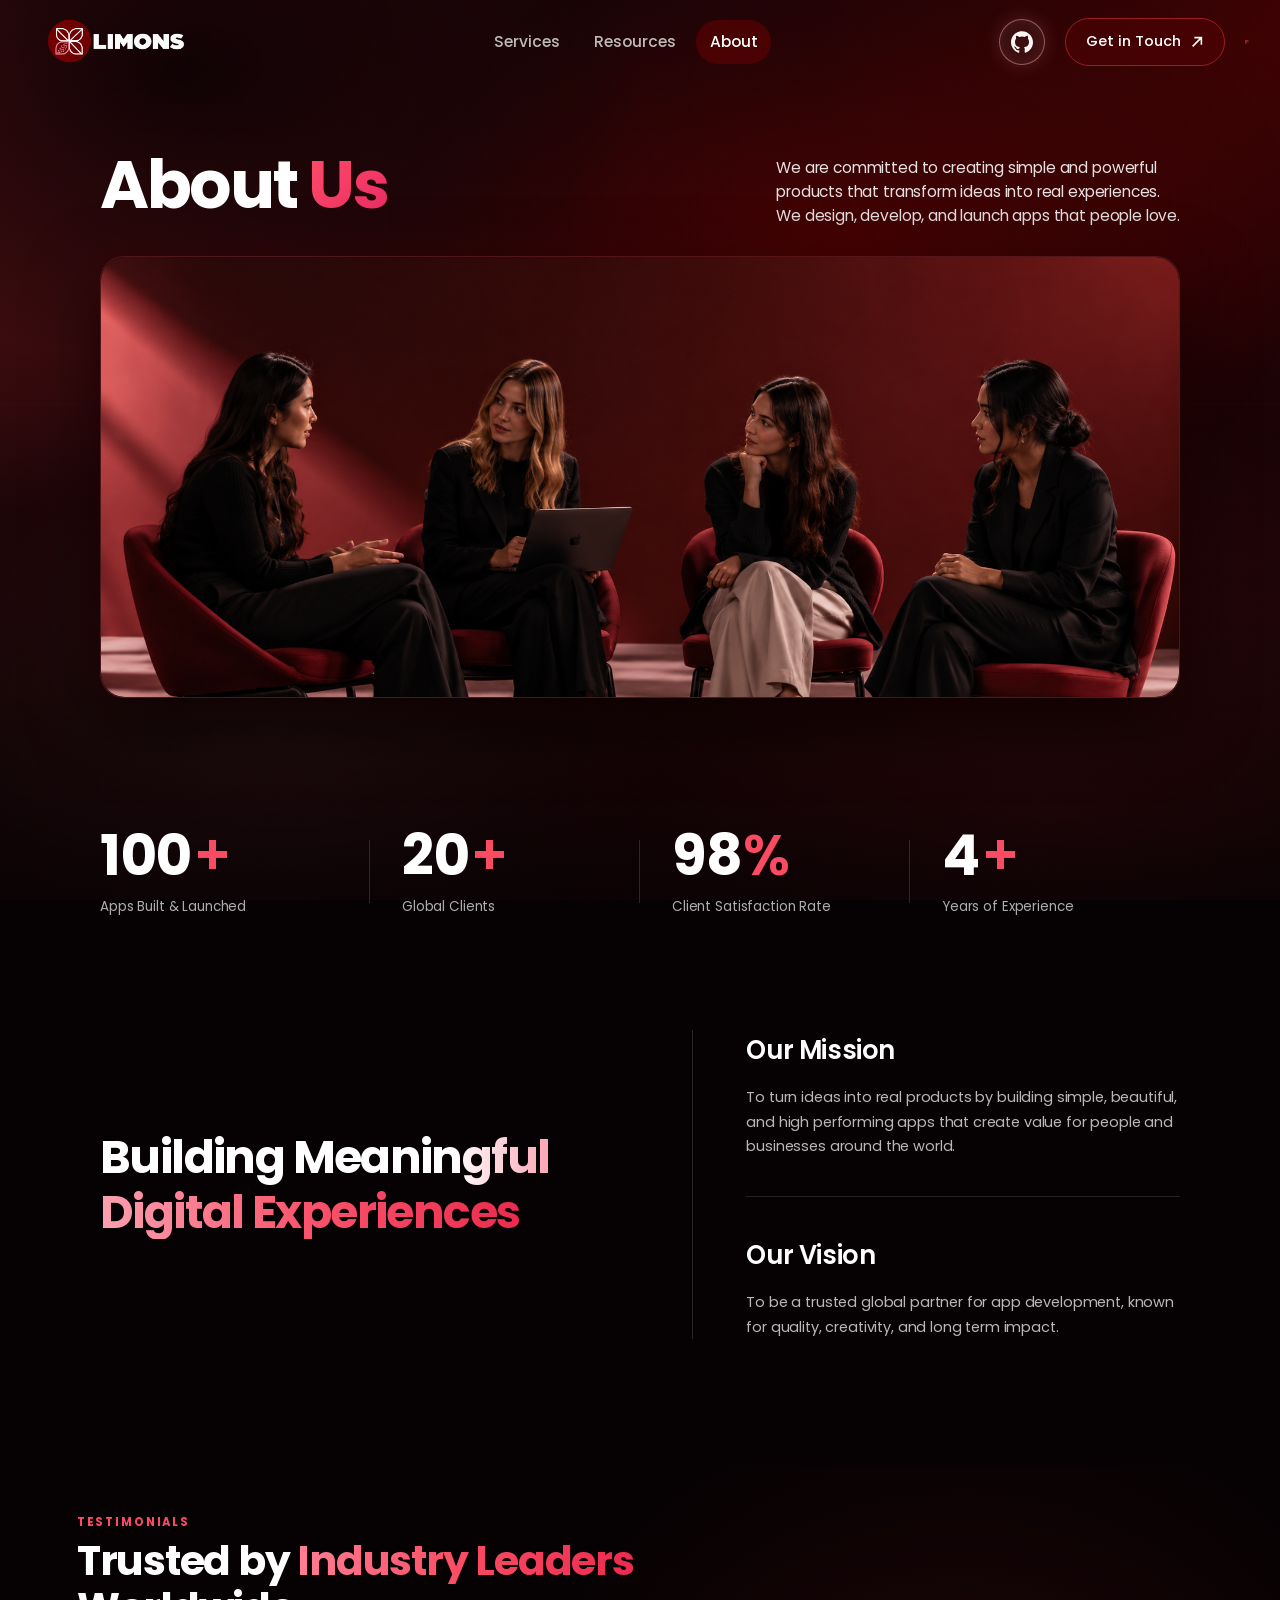
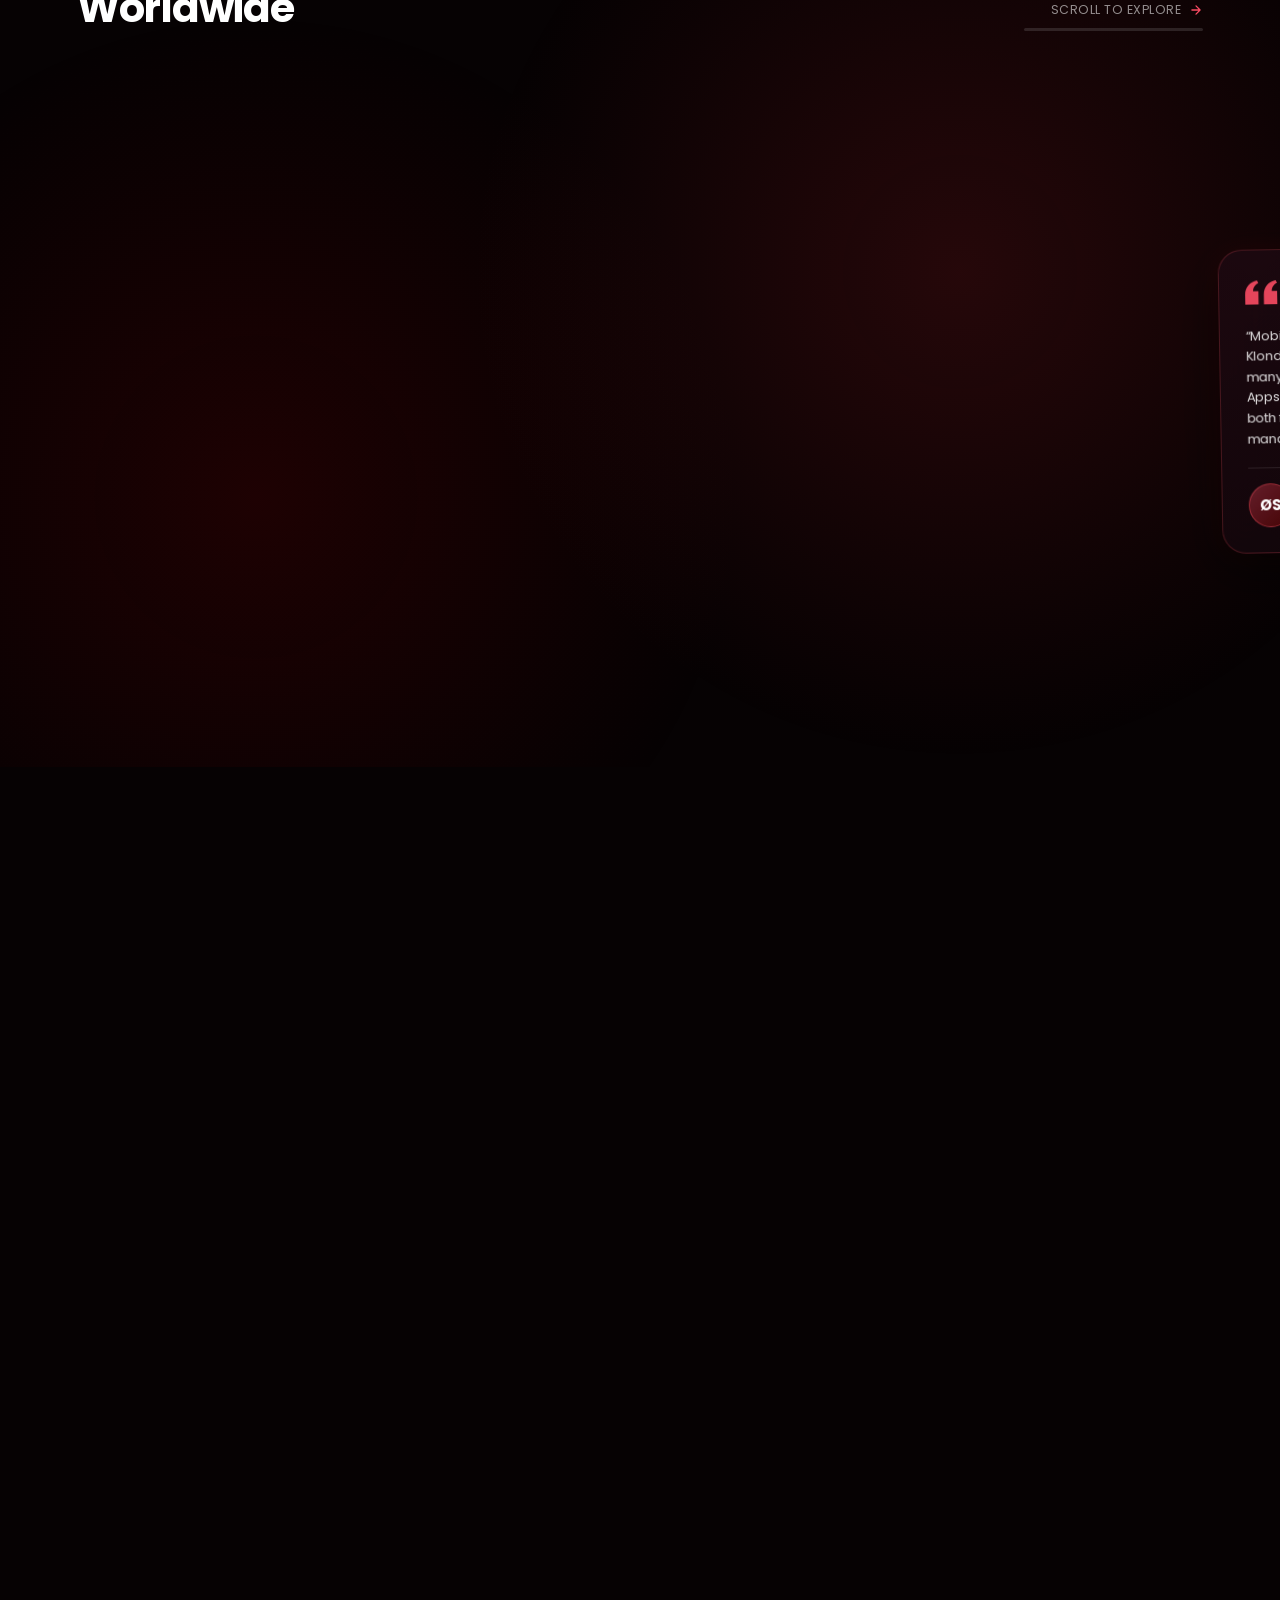
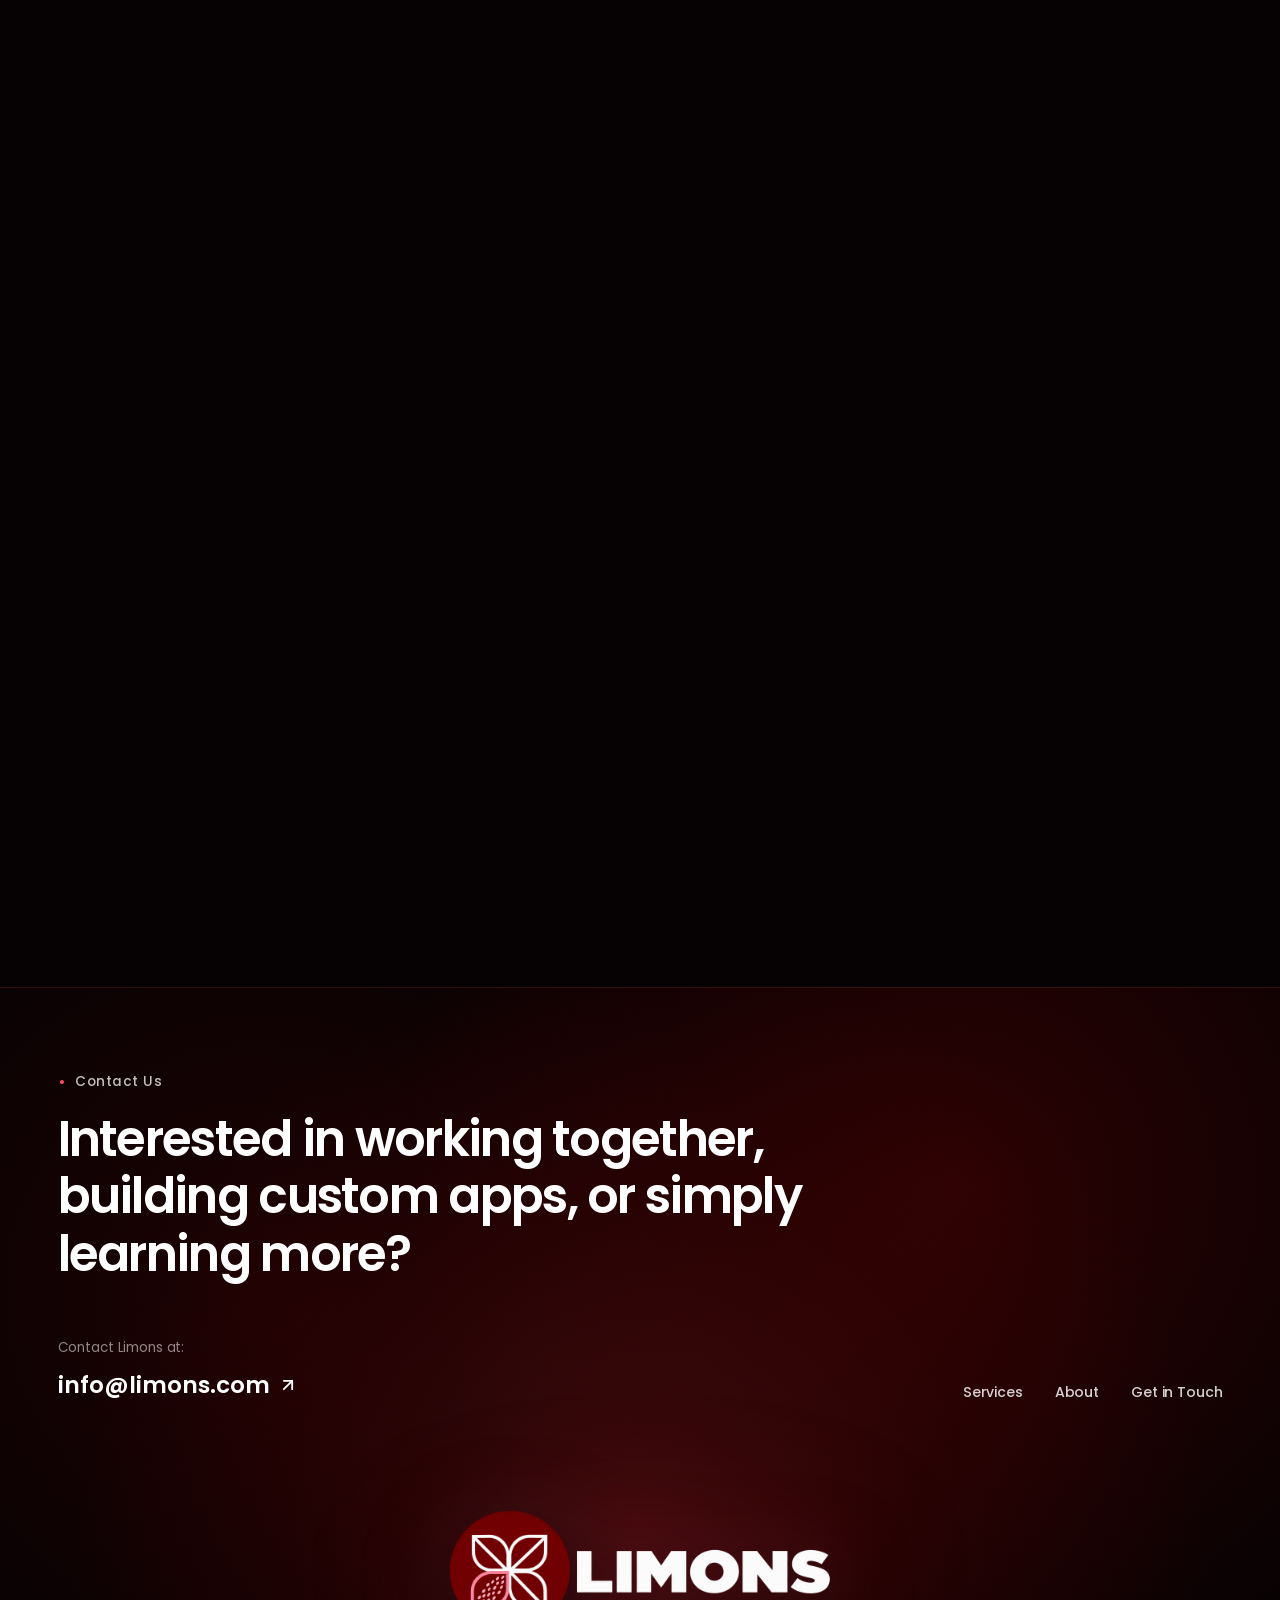
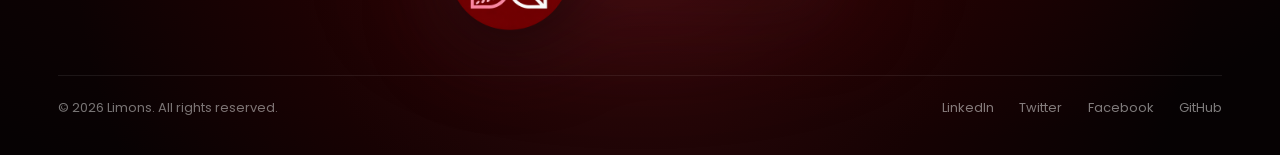
==== commit 598ab75f: "Fix GitHub hover modal card across all pages, create dedicated contact page, and refine header navig" ====
--- a/about.html
+++ b/about.html
@@ -1318,8 +1318,8 @@
 
     .cta-brand-ambient {
       position: absolute;
-      width: min(850px, 85vw);
-      height: 240px;
+      width: min(520px, 75vw);
+      height: 150px;
       background: radial-gradient(ellipse at center, rgba(168, 25, 45, 0.42) 0%, rgba(104, 2, 2, 0.2) 48%, transparent 72%);
       filter: blur(55px);
       pointer-events: none;
@@ -1329,7 +1329,8 @@
     .cta-brand-link {
       display: block;
       width: 100%;
-      max-width: 1140px;
+      max-width: clamp(260px, 34vw, 460px);
+      margin: 0 auto;
       text-align: center;
       position: relative;
       z-index: 2;
@@ -1545,7 +1546,7 @@
 
         <a class="nav-link" href="resources.html">Resources</a>
         <a class="nav-link on" href="about.html">About</a>
-        <a class="mobile-contact nav-link" href="services.html#contact-form">Get in Touch
+        <a class="mobile-contact nav-link" href="contact.html">Get in Touch
           <svg viewBox="0 0 16 16" fill="none" stroke="currentColor" stroke-width="1.8">
             <path d="M3 13L13 3M5 3h8v8" />
           </svg>
@@ -1562,8 +1563,16 @@
               </path>
             </svg>
           </a>
+          <div class="gh-modal" role="tooltip">
+            <h4>Open Source</h4>
+            <p>Check out our GitHub profile to explore our development tools, frameworks and open source contributions.</p>
+            <a class="gh-modal-btn" href="https://github.com/appscend" target="_blank" rel="noopener noreferrer">
+              <svg viewBox="0 0 24 24" aria-hidden="true"><path d="M12 .3C5.37.3 0 5.67 0 12.3c0 5.3 3.44 9.8 8.21 11.39.6.11.82-.26.82-.58 0-.28-.01-1.04-.02-2.04-3.34.73-4.04-1.61-4.04-1.61-.55-1.39-1.33-1.76-1.33-1.76-1.09-.74.08-.73.08-.73 1.2.09 1.84 1.24 1.84 1.24 1.07 1.83 2.8 1.3 3.49 1 .11-.78.42-1.3.76-1.6-2.67-.3-5.47-1.33-5.47-5.93 0-1.31.47-2.38 1.24-3.22-.12-.3-.54-1.52.12-3.18 0 0 1.01-.32 3.3 1.23a11.5 11.5 0 0 1 6 0c2.29-1.55 3.3-1.23 3.3-1.23.66 1.66.24 2.88.12 3.18.77.84 1.24 1.91 1.24 3.22 0 4.61-2.81 5.62-5.48 5.92.43.37.81 1.1.81 2.23 0 1.61-.01 2.91-.01 3.31 0 .32.22.7.83.58C20.56 22.1 24 17.6 24 12.3 24 5.67 18.63.3 12 .3z"/></svg>
+              View on Github
+            </a>
+          </div>
         </div>
-        <a class="cta" href="services.html#contact-form">Get in Touch
+        <a class="cta" href="contact.html">Get in Touch
           <svg viewBox="0 0 16 16" fill="none" stroke="currentColor" stroke-width="1.8">
             <path d="M3 13L13 3M5 3h8v8" />
           </svg>
@@ -1874,7 +1883,7 @@
         <nav class="cta-nav-links" aria-label="Footer Navigation">
           <a href="services.html">Services</a>
           <a href="about.html">About</a>
-          <a href="services.html#contact-form">Get in Touch</a>
+          <a href="contact.html">Get in Touch</a>
         </nav>
       </div>
 
--- a/assets/css/site-header.css
+++ b/assets/css/site-header.css
@@ -41,6 +41,8 @@
 }
 .nav-link:hover,
 .nav-link.on { background: rgba(243, 165, 173, .09); }
+.nav-link::after,
+.nav-link.on::after { display: none !important; }
 /* ---- Products dropdown: temporarily hidden across all pages (toggle to visible whenever needed) ---- */
 .nav-item-dropdown,
 #productsDropdown {
@@ -119,23 +121,120 @@
   filter: none !important;
 }
 
-/* ---- GitHub modal (disabled across all pages) ---- */
-.gh-modal,
+/* ---- GitHub Modal Card (Active on hover/focus across all pages) ---- */
+.gh-hover {
+  position: relative !important;
+  display: inline-flex !important;
+  align-items: center !important;
+}
+
+.gh-modal {
+  position: absolute !important;
+  top: calc(100% + 12px) !important;
+  right: 0 !important;
+  width: 320px !important;
+  background: rgba(18, 5, 8, 0.97) !important;
+  backdrop-filter: blur(24px) !important;
+  -webkit-backdrop-filter: blur(24px) !important;
+  border: 1px solid rgba(255, 83, 97, 0.28) !important;
+  border-radius: 20px !important;
+  padding: 24px 26px !important;
+  box-shadow: 0 20px 50px rgba(0, 0, 0, 0.8), 0 0 30px rgba(154, 30, 35, 0.25) !important;
+  opacity: 0 !important;
+  visibility: hidden !important;
+  transform: translateY(10px) !important;
+  transition: opacity .35s ease, transform .35s ease, visibility .35s !important;
+  z-index: 9999 !important;
+  pointer-events: none !important;
+  display: flex !important;
+  flex-direction: column !important;
+  gap: 10px !important;
+  text-align: left !important;
+}
+
+.gh-modal::before {
+  content: "" !important;
+  position: absolute !important;
+  top: -20px !important;
+  left: 0 !important;
+  right: 0 !important;
+  height: 24px !important;
+  background: transparent !important;
+}
+
 .gh-hover:hover .gh-modal,
-.gh-hover:focus-within .gh-modal {
-  display: none !important;
-  visibility: hidden !important;
-  opacity: 0 !important;
-  pointer-events: none !important;
+.gh-hover:focus-within .gh-modal,
+.gh-hover.is-open .gh-modal,
+.gh-trigger:hover + .gh-modal,
+.gh-modal:hover {
+  opacity: 1 !important;
+  visibility: visible !important;
+  transform: translateY(0) !important;
+  pointer-events: auto !important;
+}
+
+.gh-modal h4,
+.gh-modal .gh-modal-title {
+  font-family: 'Poppins', system-ui, -apple-system, sans-serif !important;
+  font-size: 24px !important;
+  font-weight: 700 !important;
+  color: #ffffff !important;
+  margin: 0 !important;
+  letter-spacing: -0.02em !important;
+  line-height: 1.25 !important;
+}
+
+.gh-modal p {
+  font-family: 'Poppins', system-ui, -apple-system, sans-serif !important;
+  font-size: 14px !important;
+  line-height: 1.55 !important;
+  color: rgba(255, 255, 255, 0.72) !important;
+  margin: 0 0 6px 0 !important;
+  font-weight: 400 !important;
+}
+
+.gh-modal-btn {
+  display: inline-flex !important;
+  align-items: center !important;
+  justify-content: center !important;
+  gap: 10px !important;
+  padding: 10px 18px !important;
+  border-radius: 12px !important;
+  font-family: 'Poppins', system-ui, -apple-system, sans-serif !important;
+  font-size: 14px !important;
+  font-weight: 600 !important;
+  color: #ffffff !important;
+  background: rgba(255, 255, 255, 0.08) !important;
+  border: 1px solid rgba(255, 255, 255, 0.18) !important;
+  text-decoration: none !important;
+  width: fit-content !important;
+  transition: all .25s ease !important;
+  cursor: pointer !important;
+  box-shadow: none !important;
+}
+
+.gh-modal-btn:hover {
+  background: rgba(255, 83, 97, 0.22) !important;
+  border-color: rgba(255, 83, 97, 0.5) !important;
+  box-shadow: 0 4px 18px rgba(234, 43, 100, 0.35) !important;
+  color: #ffffff !important;
+  transform: translateY(-1px) !important;
+}
+
+.gh-modal-btn svg {
+  width: 18px !important;
+  height: 18px !important;
+  fill: #ffffff !important;
+  flex-shrink: 0 !important;
 }
 
 /* ---- curved bottom -> top hover fill for every button ---- */
-.cta, .btn-contact, .gh-modal-btn, .mobile-contact, .gh-trigger, .res-tab-btn {
+.cta, .btn-contact, .mobile-contact, .gh-trigger, .res-tab-btn {
   position: relative;
   overflow: hidden;
   isolation: isolate;
 }
-.cta::before, .btn-contact::before, .gh-modal-btn::before, .mobile-contact::before, .gh-trigger::after, .res-tab-btn::before {
+.cta::before, .btn-contact::before, .mobile-contact::before, .gh-trigger::after, .res-tab-btn::before {
   content: "";
   position: absolute;
   left: -12%; right: -12%; bottom: -2px;
@@ -149,7 +248,6 @@
 .gh-trigger::after { z-index: 0; }
 .cta:hover::before, .cta:focus-visible::before,
 .btn-contact:hover::before, .btn-contact:focus-visible::before,
-.gh-modal-btn:hover::before, .gh-modal-btn:focus-visible::before,
 .mobile-contact:hover::before, .mobile-contact:focus-visible::before,
 .res-tab-btn:hover::before, .res-tab-btn:focus-visible::before,
 .gh-hover:hover .gh-trigger::after, .gh-trigger:focus-visible::after {
@@ -198,9 +296,16 @@
     margin-top: 10px;
   }
 
-  .header-right, .header-actions { left: auto !important; right: 16px !important; top: 12px !important; }
-  .header-right .gh-hover, .header-actions .gh-hover { display: none !important; }
+  .header-right, .header-actions {
+    left: auto !important;
+    right: 68px !important;
+    top: 12px !important;
+    display: flex !important;
+    align-items: center !important;
+  }
+  .header-right .gh-hover, .header-actions .gh-hover { display: inline-flex !important; }
   .cta, .btn-contact { display: none !important; }
+  .gh-modal { right: -40px !important; width: min(320px, calc(100vw - 32px)) !important; }
 
   .mobile-toggle {
     position: fixed !important;
--- a/assets/css/brand-ui.css
+++ b/assets/css/brand-ui.css
@@ -193,10 +193,23 @@
     visibility var(--menu-time) var(--menu-ease) !important;
 }
 html body .gh-modal {
-  display: none !important;
+  display: flex !important;
+  flex-direction: column !important;
+  opacity: 0 !important;
   visibility: hidden !important;
-  opacity: 0 !important;
   pointer-events: none !important;
+  transform: translateY(10px) !important;
+  transition: opacity .35s ease, transform .35s ease, visibility .35s !important;
+}
+
+html body .gh-hover:hover .gh-modal,
+html body .gh-hover:focus-within .gh-modal,
+html body .gh-hover.is-open .gh-modal,
+html body .gh-modal:hover {
+  opacity: 1 !important;
+  visibility: visible !important;
+  pointer-events: auto !important;
+  transform: translateY(0) !important;
 }
 
 /* dropdown rows glide in one after another */
@@ -422,6 +435,23 @@
     width: 150px !important;
     height: 46px !important;
   }
+}
+
+/* ---- Footer Giant Brand Signature Display Sizing (Refined & balanced) ---- */
+html body .cta-brand-display {
+  padding: clamp(16px, 2.5vh, 28px) 0 clamp(24px, 3.5vh, 40px) !important;
+}
+html body .cta-brand-ambient {
+  width: min(520px, 75vw) !important;
+  height: 150px !important;
+}
+html body .cta-brand-link {
+  max-width: clamp(260px, 34vw, 460px) !important;
+  margin: 0 auto !important;
+}
+html body .cta-giant-logo {
+  max-width: 100% !important;
+  height: auto !important;
 }
 
 /* =====================================================================
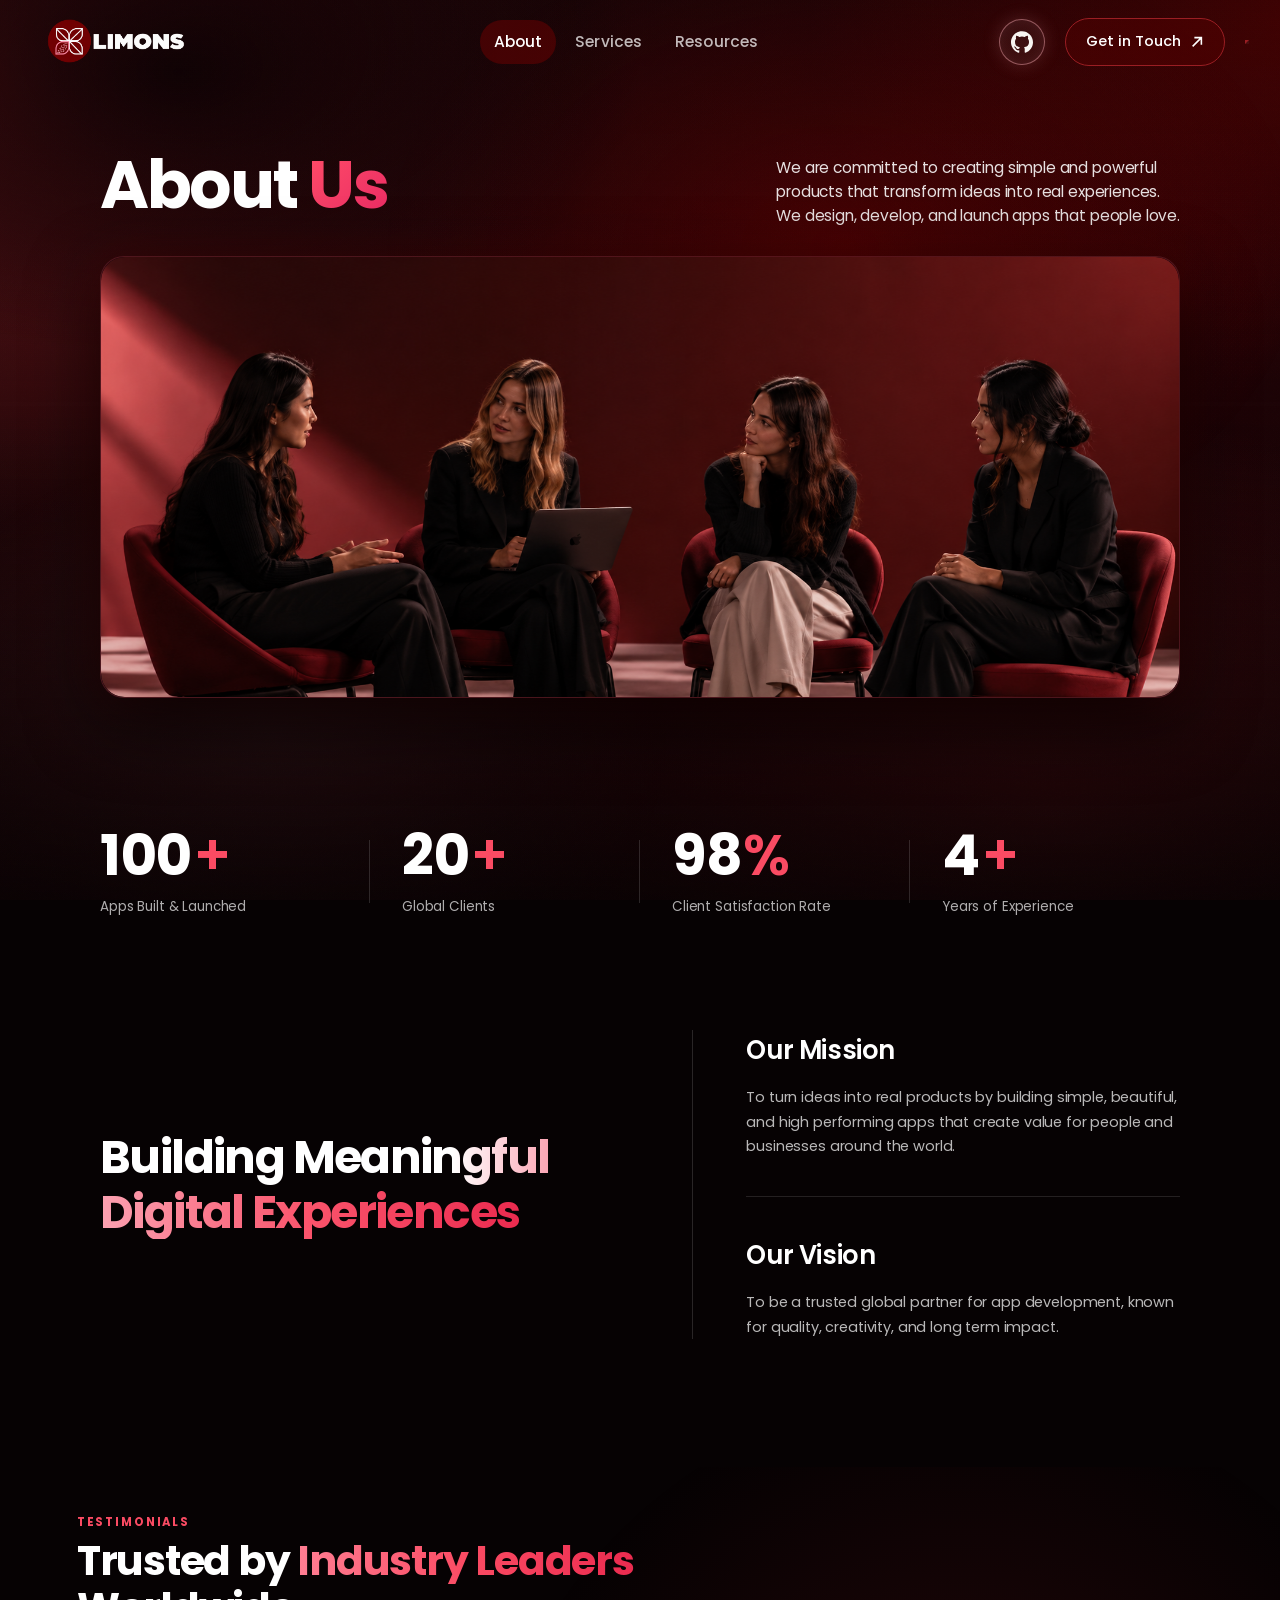
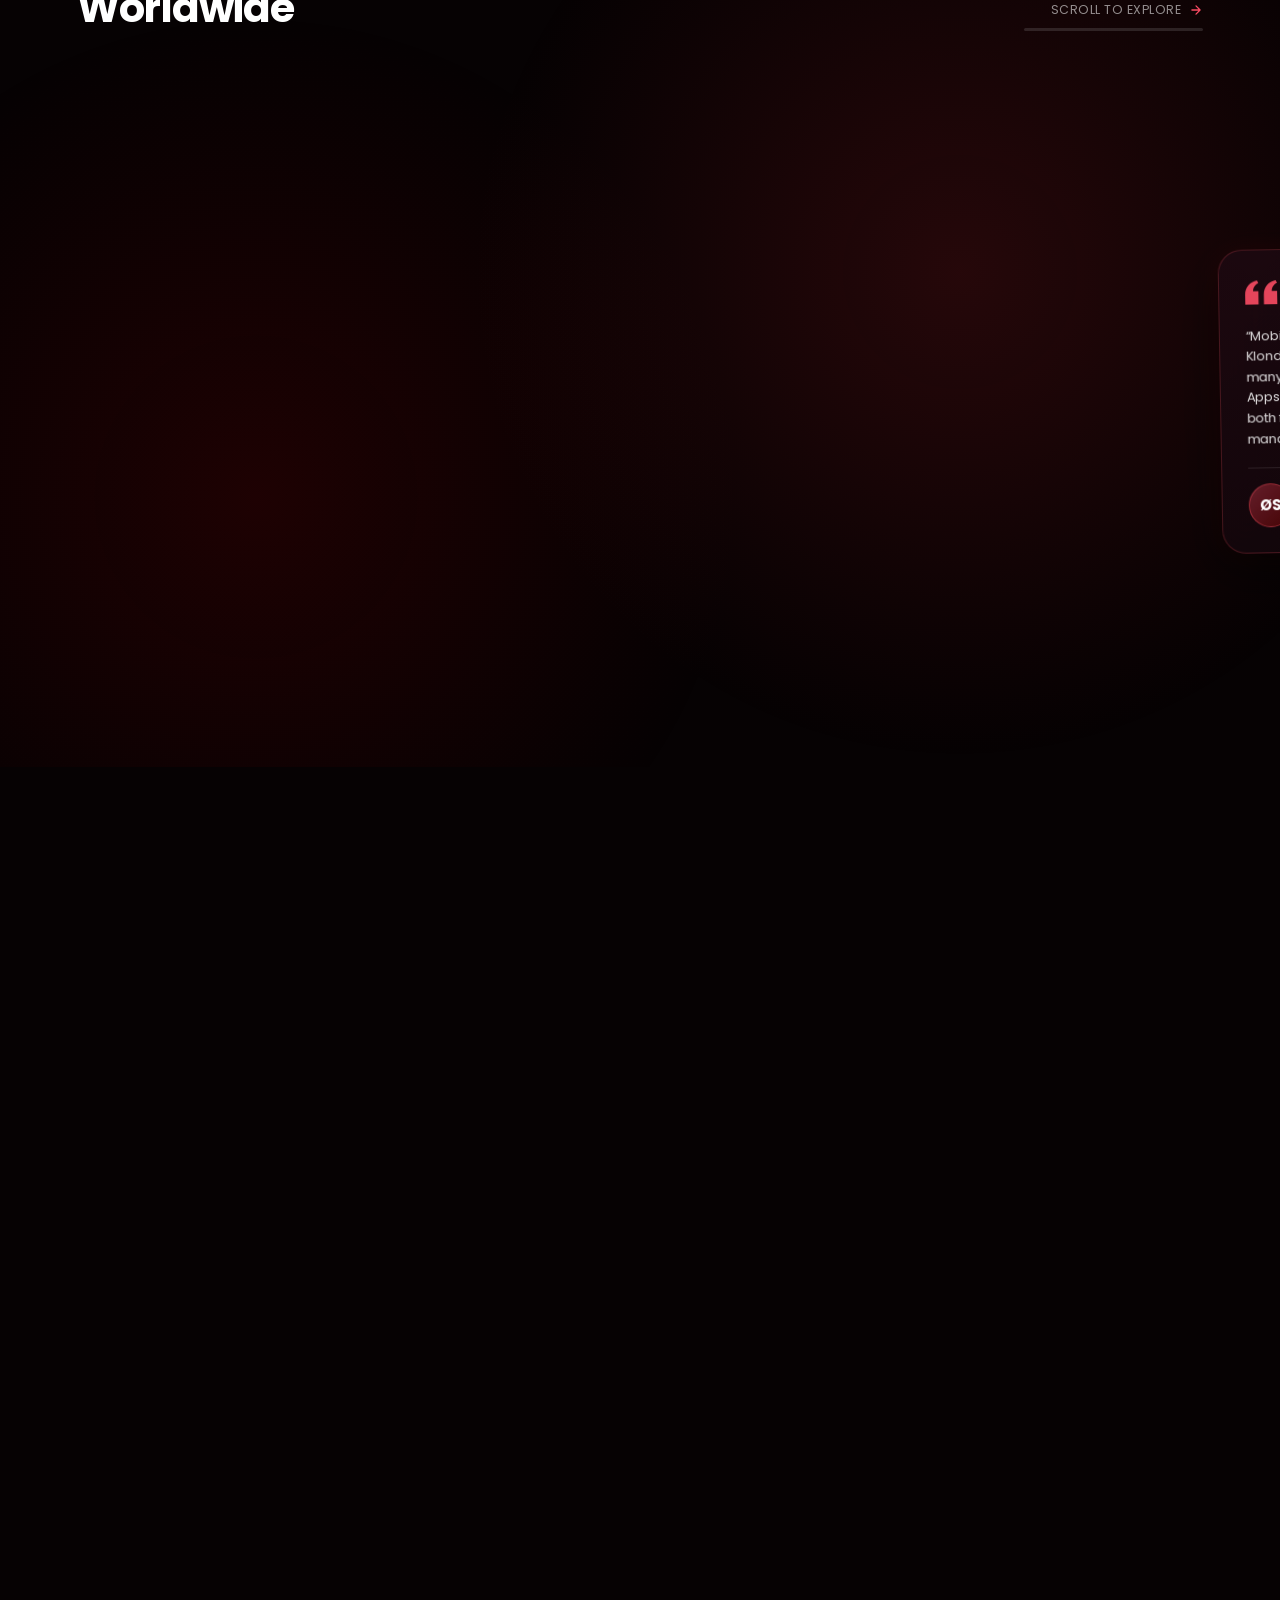
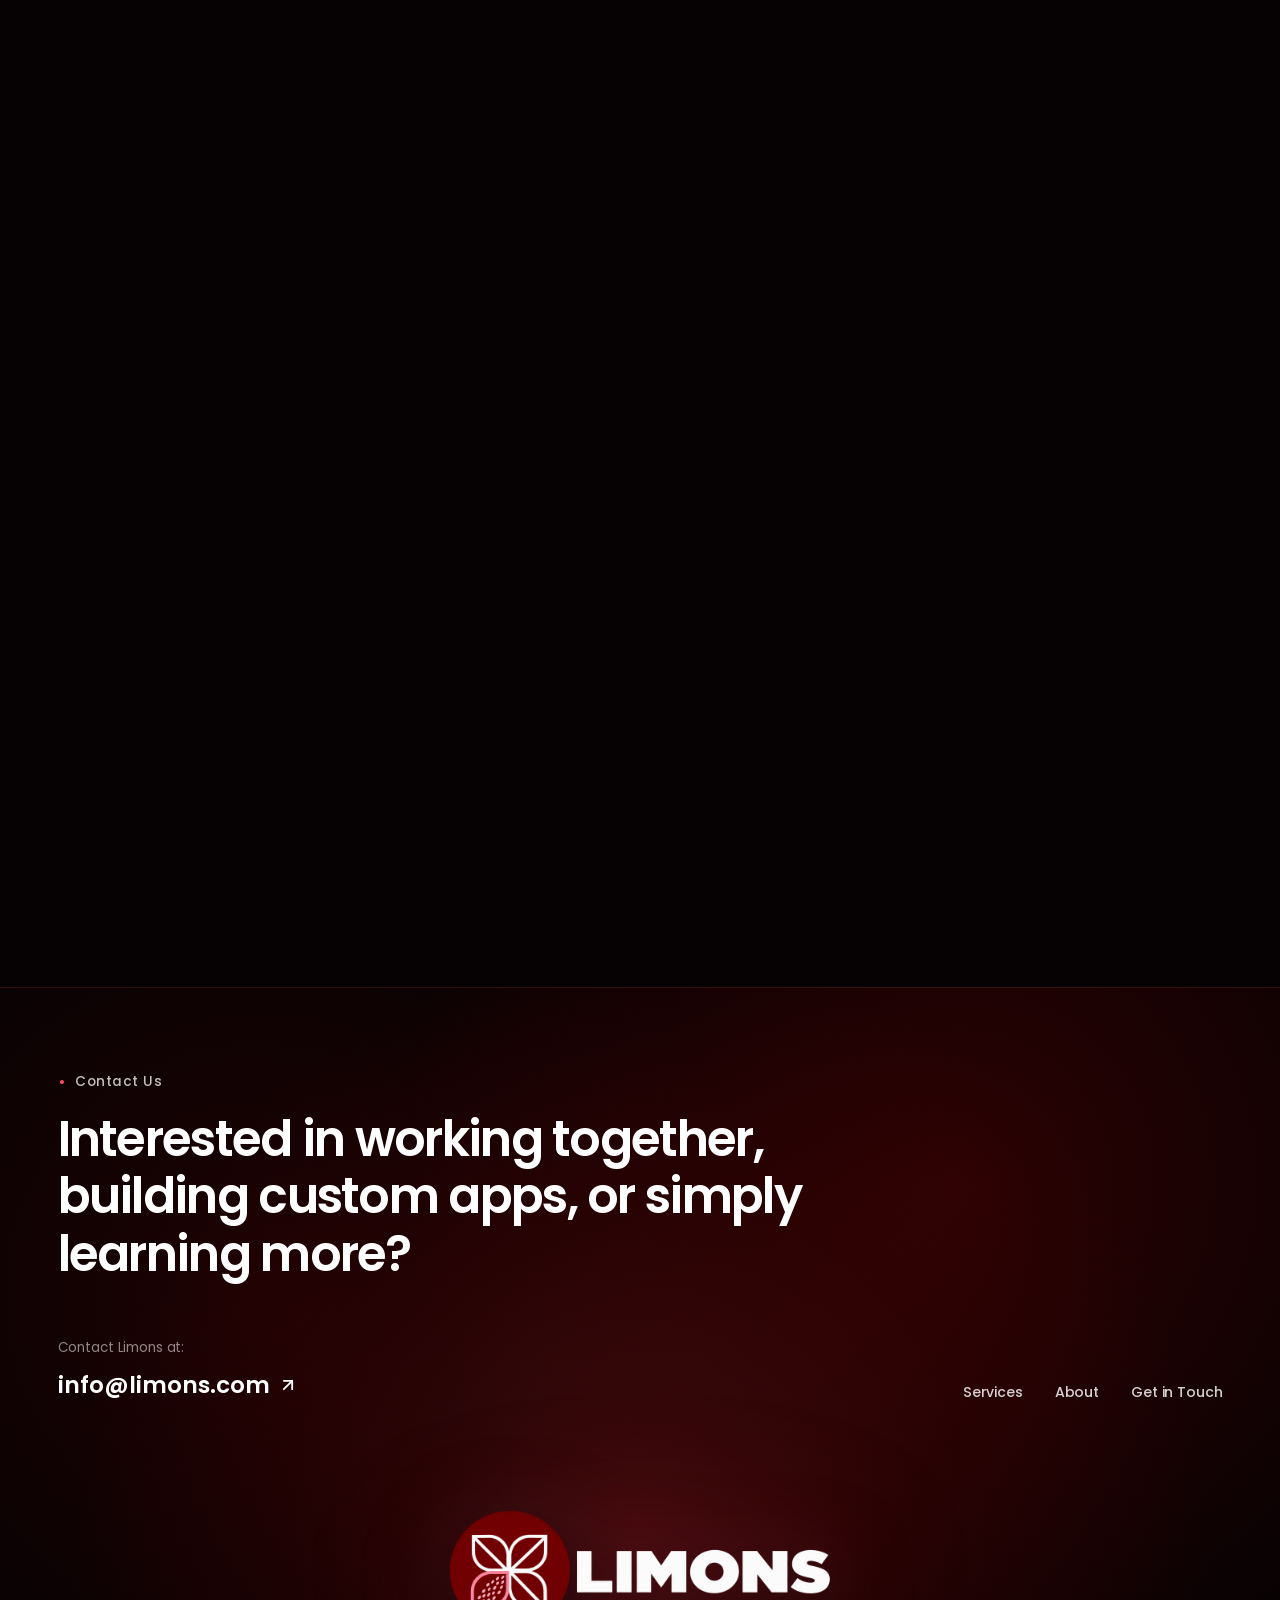
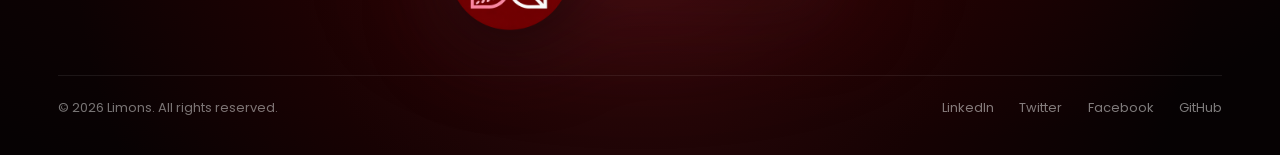
==== commit ef65d30b: "Update header navigation sequence and add brand favicon" ====
--- a/about.html
+++ b/about.html
@@ -7,6 +7,9 @@
   <meta name="description"
     content="About Us | We are committed to creating simple and powerful products that transform ideas into real experiences. We design, develop, and launch apps that people love.">
   <title>About Us | Limons | We Build Apps</title>
+  <link rel="icon" type="image/png" href="assets/images/brand/favicon.png">
+  <link rel="shortcut icon" href="favicon.ico">
+  <link rel="apple-touch-icon" href="assets/images/brand/favicon.png">
   <link rel="preconnect" href="https://fonts.googleapis.com">
   <link rel="preconnect" href="https://fonts.gstatic.com" crossorigin>
   <link href="https://fonts.googleapis.com/css2?family=Poppins:wght@300;400;500;600;700;800&display=swap"
@@ -1478,6 +1481,7 @@
 
       <!-- UNIFIED NAVIGATION -->
       <nav class="nav-menu" id="mainNav" aria-label="Primary navigation">
+        <a class="nav-link on" href="about.html">About</a>
 
         <!-- SERVICES LINK -->
         <a class="nav-link" href="services.html">Services</a>
@@ -1545,7 +1549,6 @@
         </div>
 
         <a class="nav-link" href="resources.html">Resources</a>
-        <a class="nav-link on" href="about.html">About</a>
         <a class="mobile-contact nav-link" href="contact.html">Get in Touch
           <svg viewBox="0 0 16 16" fill="none" stroke="currentColor" stroke-width="1.8">
             <path d="M3 13L13 3M5 3h8v8" />
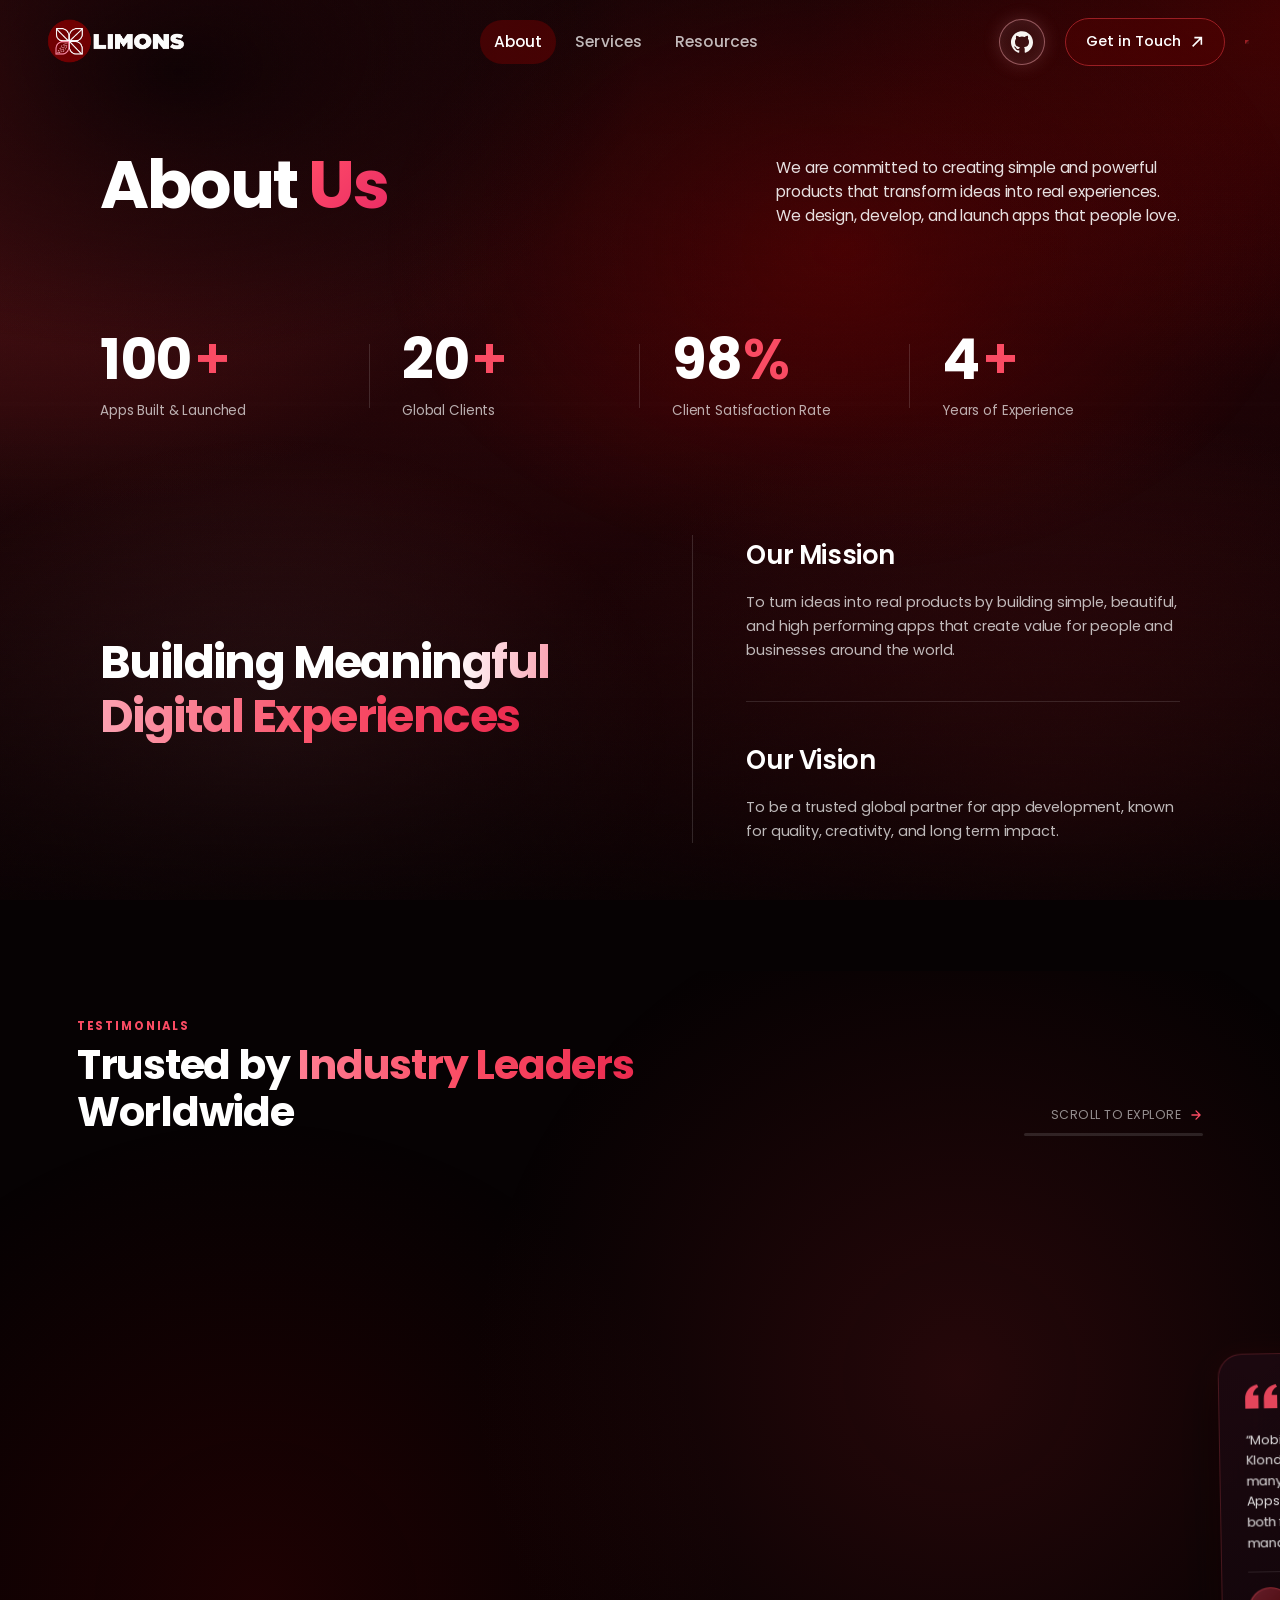
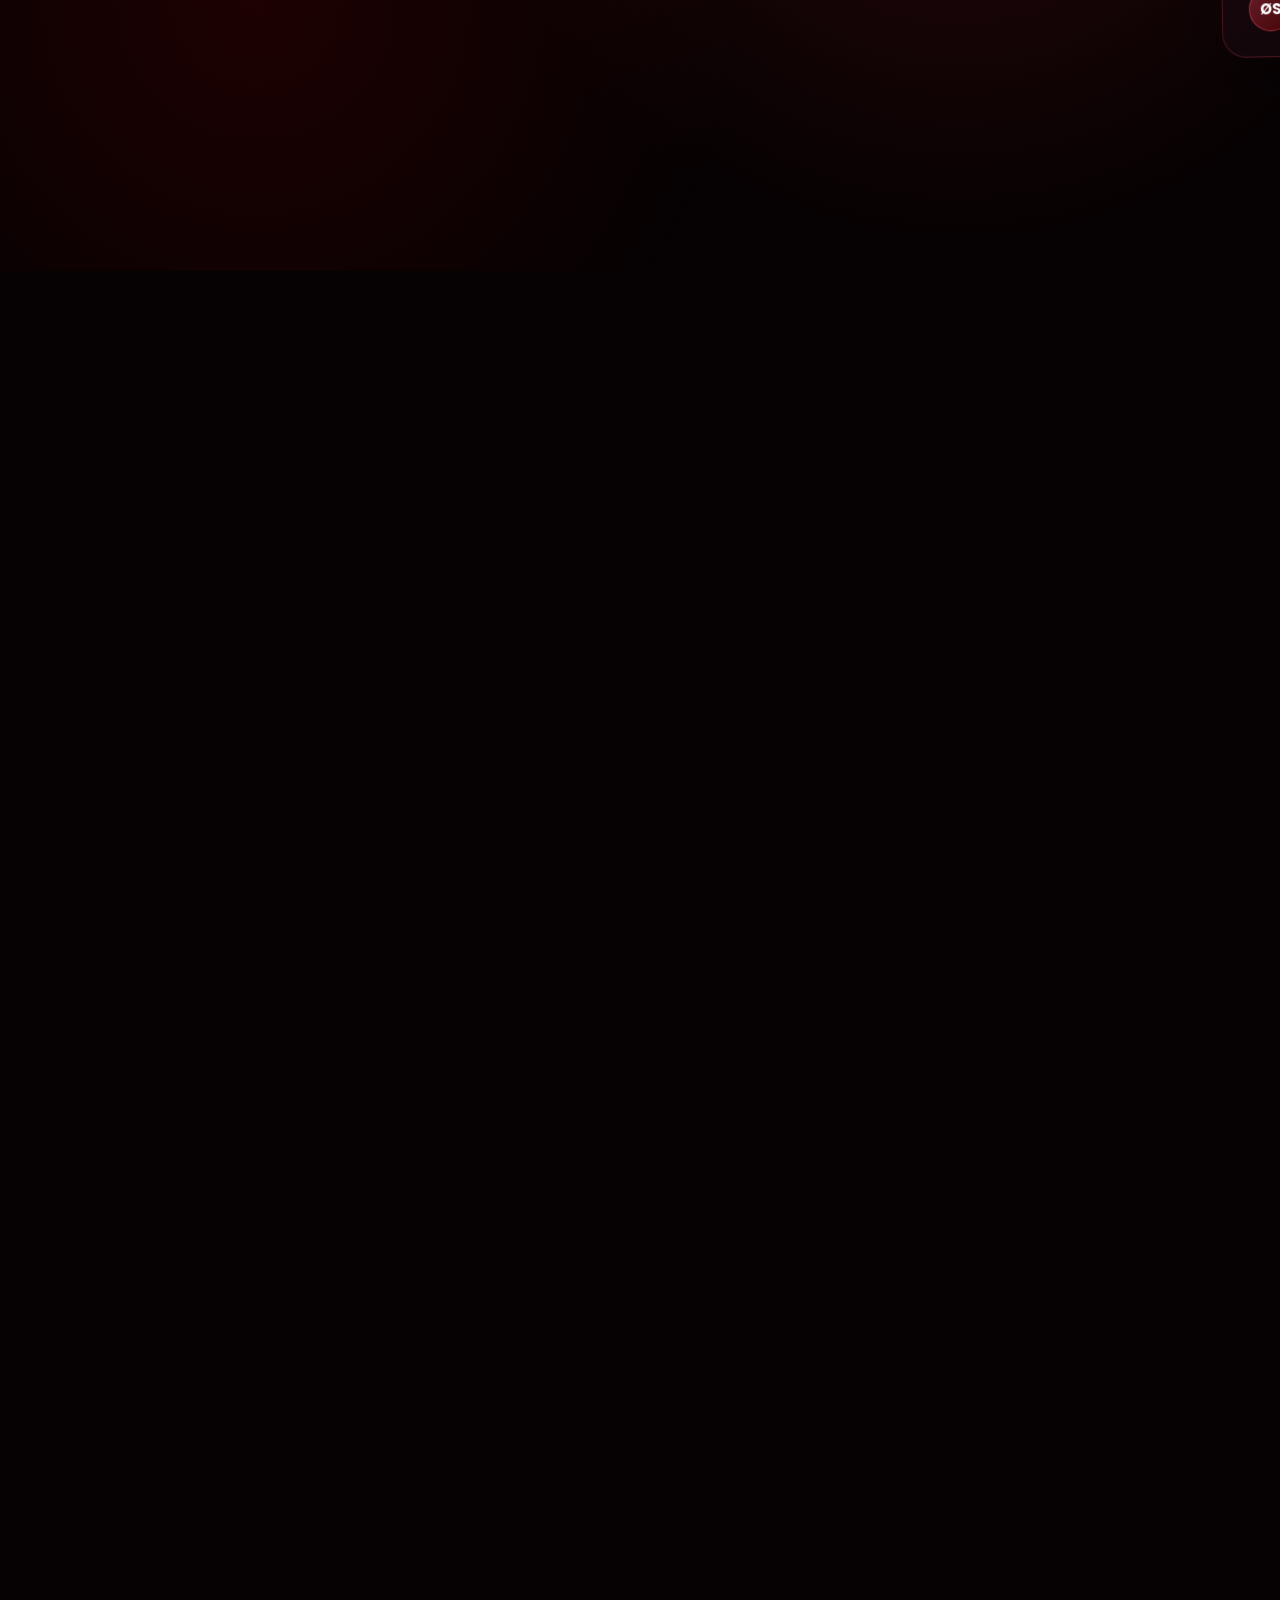
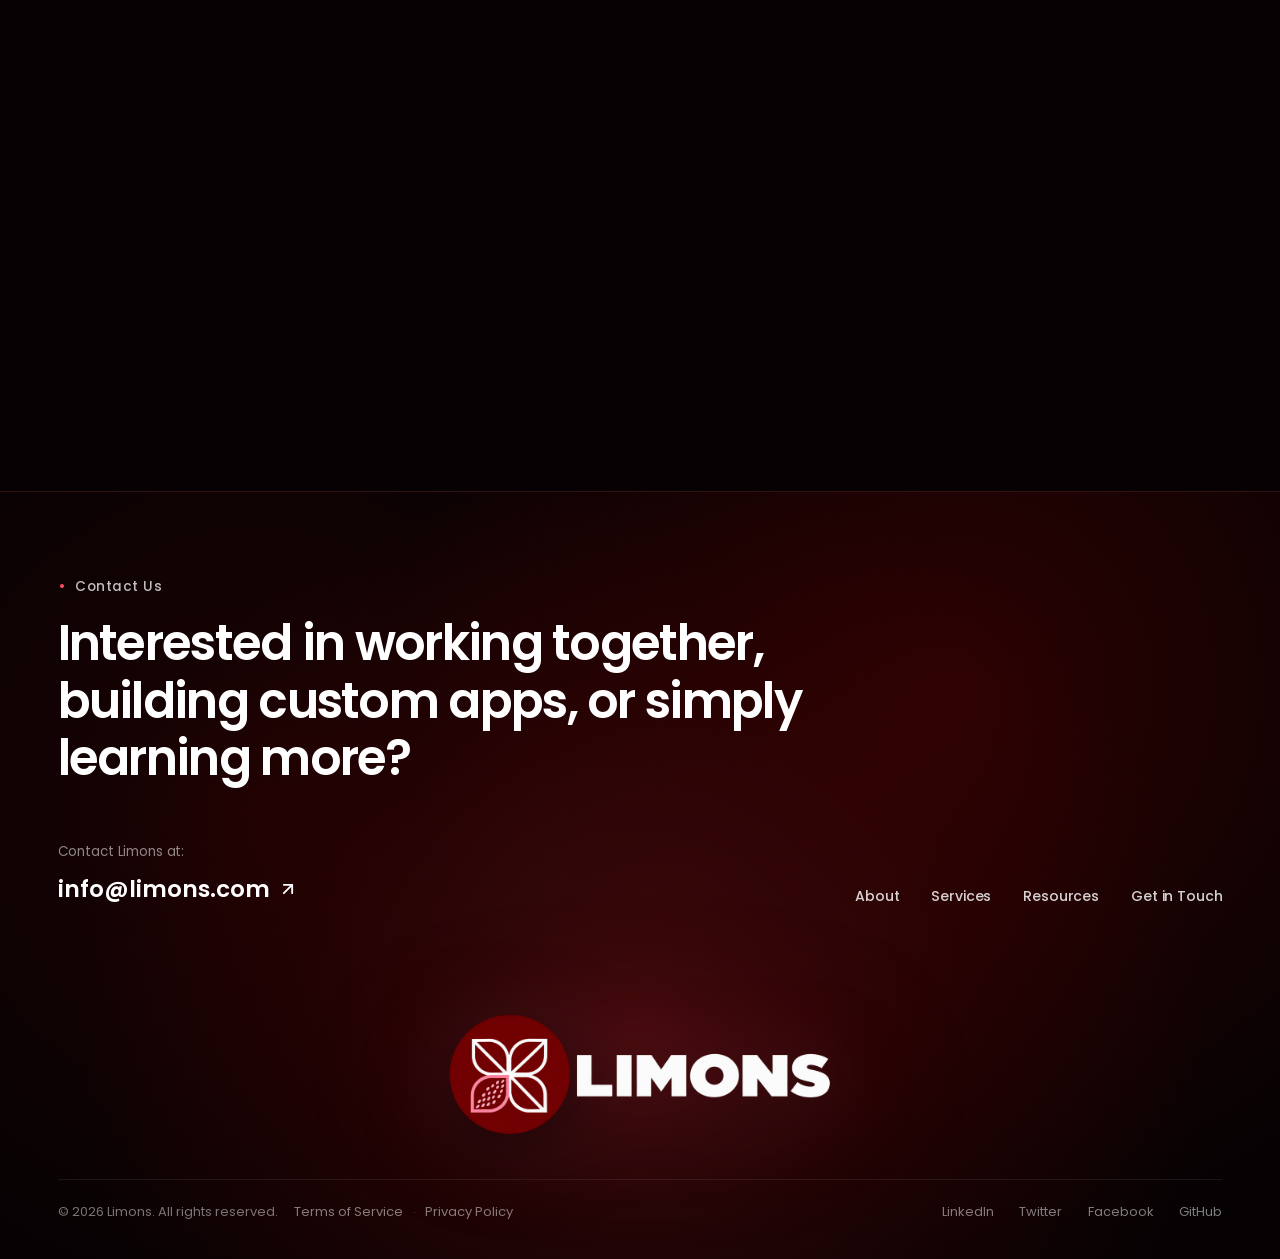
==== commit 5b2199ea: "Update website content: about, contact, products, resources, services pages; add privacy and terms p" ====
--- a/about.html
+++ b/about.html
@@ -519,7 +519,7 @@
     .about-hero-section {
       position: relative;
       padding-top: clamp(120px, 12vw, 150px);
-      padding-bottom: clamp(60px, 6vw, 90px);
+      padding-bottom: clamp(40px, 4vw, 60px);
       width: 100%;
     }
 
@@ -535,7 +535,7 @@
       justify-content: space-between;
       align-items: flex-start;
       gap: clamp(24px, 4vw, 50px);
-      margin-bottom: 28px;
+      margin-bottom: 0;
     }
 
     .about-title {
@@ -1603,13 +1603,6 @@
           </div>
         </div>
 
-        <!-- Team Collaboration Visual Card (Bottom-to-Top Reveal Animation) -->
-        <div class="about-hero-card mo-reveal reveal-up">
-          <img src="assets/images/about/Professional Discussion in a Burgundy Lounge.png"
-            alt="About Limons - Team collaboration and discussion in our studio" class="about-card-img" loading="eager"
-            decoding="async">
-        </div>
-
       </div>
     </section>
 
@@ -1884,8 +1877,9 @@
         </div>
 
         <nav class="cta-nav-links" aria-label="Footer Navigation">
+          <a href="about.html">About</a>
           <a href="services.html">Services</a>
-          <a href="about.html">About</a>
+          <a href="resources.html">Resources</a>
           <a href="contact.html">Get in Touch</a>
         </nav>
       </div>
@@ -1898,10 +1892,15 @@
         </a>
       </div>
 
-      <!-- Bottom Row: Copyright & Socials -->
+      <!-- Bottom Row: Copyright, Legal Links & Socials -->
       <div class="cta-bottom-bar">
-        <div class="cta-copyright">
-          © 2026 Limons. All rights reserved.
+        <div class="cta-bottom-left">
+          <span class="cta-copyright">© 2026 Limons. All rights reserved.</span>
+          <div class="cta-legal-links">
+            <a href="terms.html">Terms of Service</a>
+            <span class="cta-legal-sep">·</span>
+            <a href="privacy.html">Privacy Policy</a>
+          </div>
         </div>
         <div class="cta-socials">
           <a href="https://www.linkedin.com/company/appscend" target="_blank" rel="noopener">LinkedIn</a>
--- a/assets/css/brand-ui.css
+++ b/assets/css/brand-ui.css
@@ -568,5 +568,38 @@
   transform: translate3d(0, 26px, 0) scale(0.97) !important;
 }
 
-
-
+/* =====================================================================
+   LEGAL LINKS IN FOOTER (Terms of Service & Privacy Policy)
+   ===================================================================== */
+.cta-bottom-left {
+  display: flex;
+  align-items: center;
+  gap: 16px;
+  flex-wrap: wrap;
+}
+
+.cta-legal-links,
+.footer-legal-links {
+  display: inline-flex;
+  align-items: center;
+  gap: 10px;
+}
+
+.cta-legal-links a,
+.footer-legal-links a {
+  color: rgba(255, 255, 255, 0.48) !important;
+  text-decoration: none !important;
+  font-size: 13px !important;
+  transition: color 0.2s ease !important;
+}
+
+.cta-legal-links a:hover,
+.footer-legal-links a:hover {
+  color: #fa4b63 !important;
+}
+
+.cta-legal-sep,
+.footer-legal-sep {
+  color: rgba(255, 255, 255, 0.25) !important;
+  font-size: 12px !important;
+}
